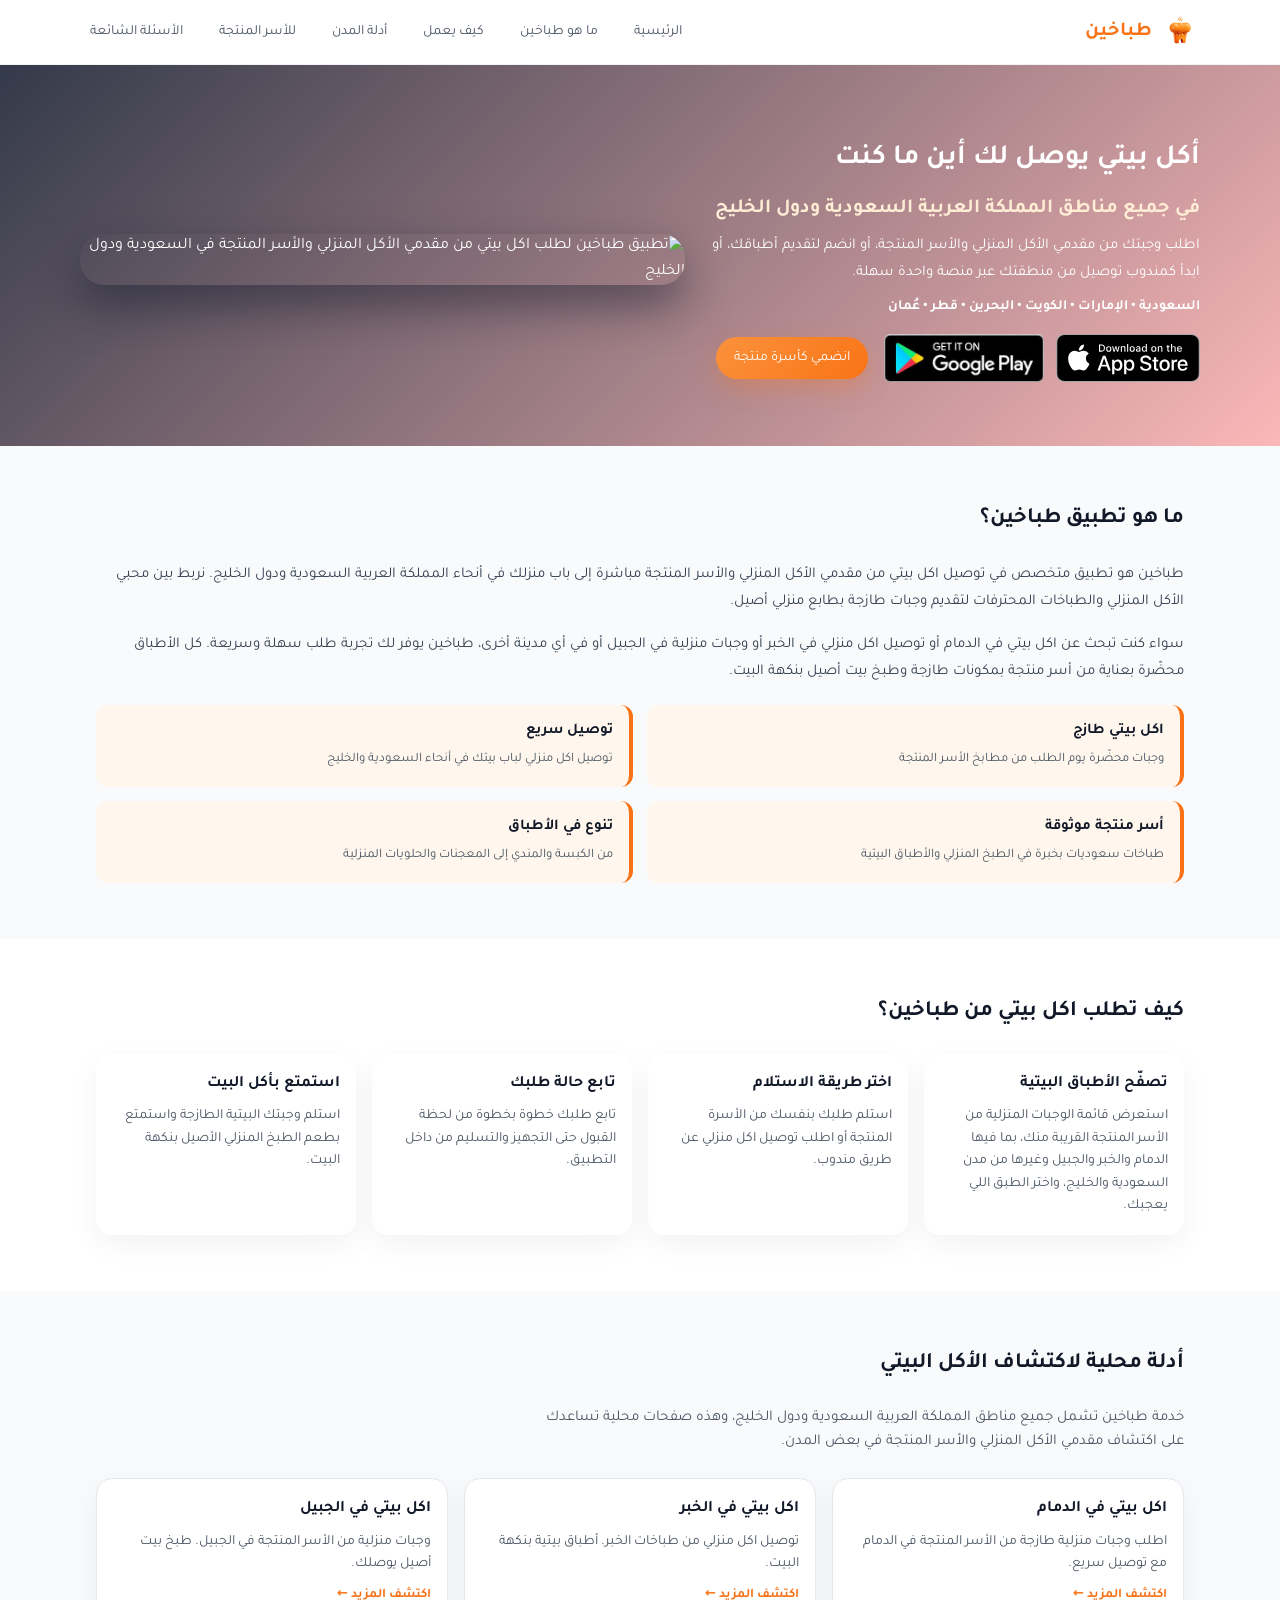
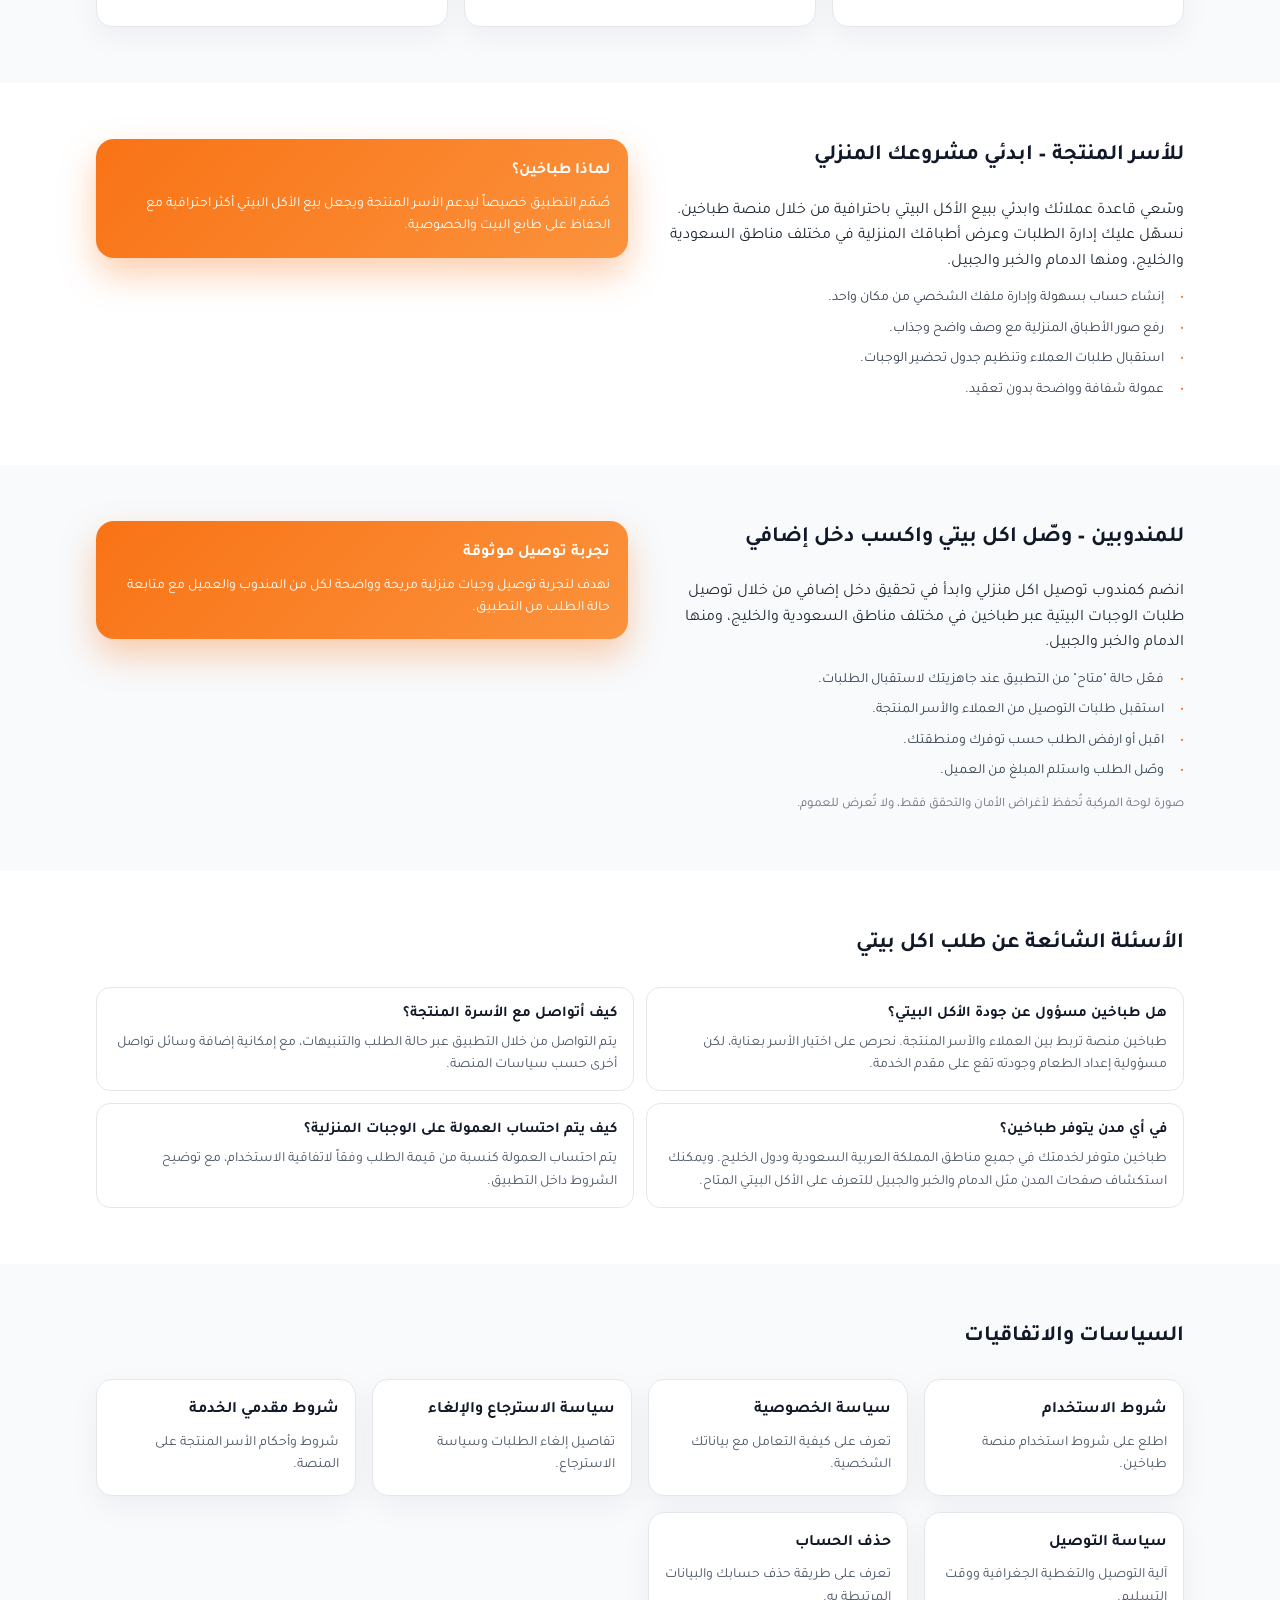
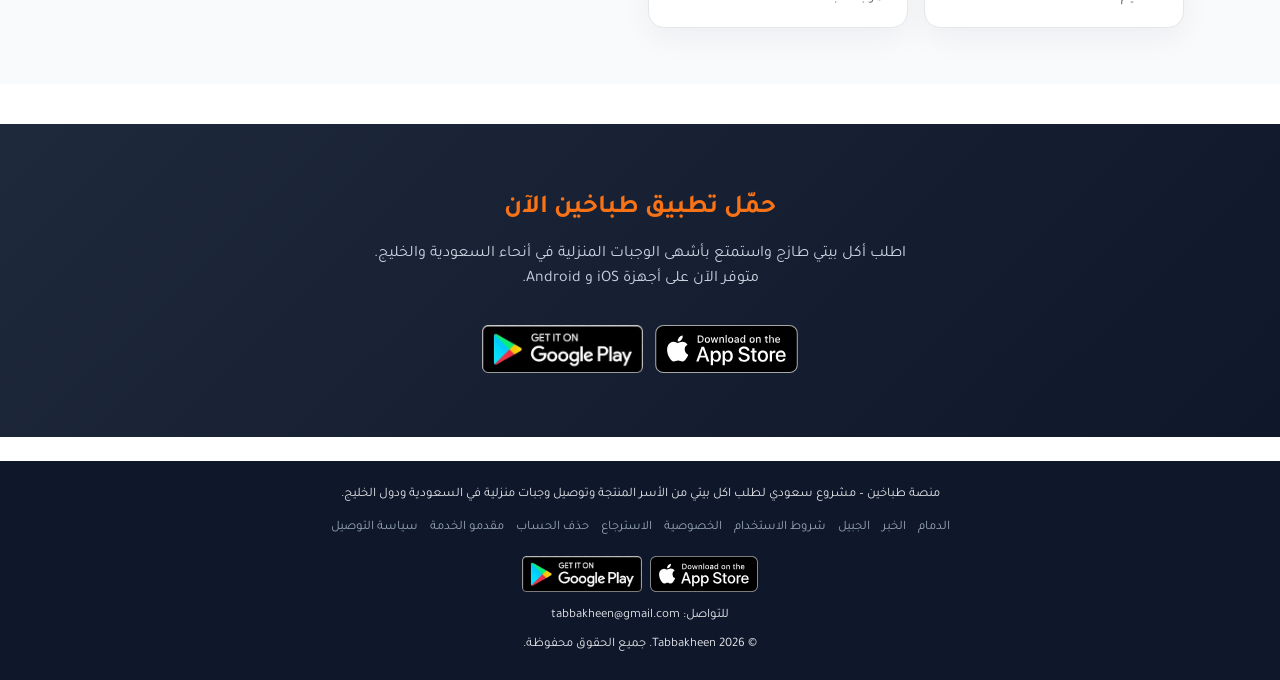
==== index.html @ 9c699a31 "Add Saudi Business Center verification seal" ====
<!DOCTYPE html>
<html lang="ar" dir="rtl">
<head>
    <meta charset="UTF-8">
    <title>طباخين | اكل بيتي من الأسر المنتجة في السعودية ودول الخليج</title>
    <meta name="description" content="اطلب اكل بيتي من مقدمي الأكل المنزلي والأسر المنتجة عبر طباخين في جميع مناطق المملكة العربية السعودية ودول الخليج. توصيل أكل وتجربة منزلية سهلة.">
    <meta name="keywords" content="طباخين, اكل بيتي, اكل منزلي, توصيل اكل, مقدمي الأكل المنزلي, الأسر المنتجة, السعودية, الإمارات, الكويت, البحرين, قطر, عُمان, دول الخليج, اكل بيتي الدمام, اكل بيتي الخبر, اكل بيتي الجبيل">
    <meta name="viewport" content="width=device-width, initial-scale=1">
    <meta name="robots" content="index, follow">
    <link rel="canonical" href="https://tabbakheen.com/">
    <meta property="og:type" content="website">
    <meta property="og:site_name" content="طباخين">
    <meta property="og:title" content="طباخين | اطلب اكل بيتي من الأسر المنتجة">
    <meta property="og:description" content="اطلب اكل بيتي من مقدمي الأكل المنزلي والأسر المنتجة عبر طباخين في جميع مناطق المملكة العربية السعودية ودول الخليج. توصيل أكل وتجربة منزلية سهلة.">
    <meta property="og:url" content="https://tabbakheen.com/">
    <meta property="og:image" content="https://tabbakheen.com/og-image.png">
    <meta property="og:image:secure_url" content="https://tabbakheen.com/og-image.png">
    <meta property="og:image:width" content="1200">
    <meta property="og:image:height" content="630">
    <meta property="og:image:alt" content="طباخين — اطلب أكل بيتي من الأسر المنتجة">
    <meta property="og:locale" content="ar_SA">
    <meta name="twitter:card" content="summary_large_image">
    <meta name="twitter:title" content="طباخين | اطلب اكل بيتي من الأسر المنتجة">
    <meta name="twitter:description" content="اطلب اكل بيتي من مقدمي الأكل المنزلي والأسر المنتجة عبر طباخين في جميع مناطق المملكة العربية السعودية ودول الخليج. توصيل أكل وتجربة منزلية سهلة.">
    <meta name="twitter:image" content="https://tabbakheen.com/og-image.png">
    <link rel="preconnect" href="https://fonts.googleapis.com">
    <link rel="preconnect" href="https://fonts.gstatic.com" crossorigin>
    <link href="https://fonts.googleapis.com/css2?family=Tajawal:wght@400;500;700&display=swap" rel="stylesheet">
    <link rel="icon" type="image/png" sizes="32x32" href="/assets/logo.png">
    <link rel="icon" type="image/png" sizes="192x192" href="/assets/logo.png">
    <link rel="stylesheet" href="styles.css">
    <script type="application/ld+json">
    {
      "@context": "https://schema.org",
      "@type": "Organization",
      "name": "طباخين",
      "alternateName": "Tabbakheen",
      "url": "https://tabbakheen.com",
      "logo": "https://tabbakheen.com/assets/logo.png",
      "description": "منصة لطلب الأكل البيتي من مقدمي الأكل المنزلي والأسر المنتجة في جميع مناطق المملكة العربية السعودية ودول الخليج.",
      "areaServed": [
        { "@type": "Country", "name": "المملكة العربية السعودية" },
        { "@type": "Country", "name": "الإمارات العربية المتحدة" },
        { "@type": "Country", "name": "الكويت" },
        { "@type": "Country", "name": "البحرين" },
        { "@type": "Country", "name": "قطر" },
        { "@type": "Country", "name": "عُمان" }
      ],
      "contactPoint": {
        "@type": "ContactPoint",
        "email": "tabbakheen@gmail.com",
        "contactType": "customer service"
      }
    }
    </script>
    <script type="application/ld+json">
    {
      "@context": "https://schema.org",
      "@type": "WebSite",
      "name": "طباخين",
      "url": "https://tabbakheen.com",
      "inLanguage": "ar",
      "description": "منصة طباخين لطلب اكل بيتي من مقدمي الأكل المنزلي والأسر المنتجة في جميع مناطق المملكة العربية السعودية ودول الخليج"
    }
    </script>
    <script type="application/ld+json">
    {
      "@context": "https://schema.org",
      "@type": "LocalBusiness",
      "name": "طباخين",
      "url": "https://tabbakheen.com",
      "image": "https://tabbakheen.com/assets/logo.png",
      "description": "منصة لطلب اكل بيتي من مقدمي الأكل المنزلي والأسر المنتجة مع توصيل سريع في جميع مناطق المملكة العربية السعودية ودول الخليج",
      "address": {
        "@type": "PostalAddress",
        "addressRegion": "المنطقة الشرقية",
        "addressCountry": "SA"
      },
      "geo": {
        "@type": "GeoCoordinates",
        "latitude": "26.4207",
        "longitude": "50.0888"
      },
      "areaServed": [
        { "@type": "Country", "name": "المملكة العربية السعودية" },
        { "@type": "Country", "name": "الإمارات العربية المتحدة" },
        { "@type": "Country", "name": "الكويت" },
        { "@type": "Country", "name": "البحرين" },
        { "@type": "Country", "name": "قطر" },
        { "@type": "Country", "name": "عُمان" }
      ],
      "serviceType": "توصيل اكل منزلي"
    }
    </script>
</head>
<body>
<header class="site-header">
    <div class="container header-content">
        <a href="/" class="nav-brand logo-area">
            <img src="/assets/logo.png" alt="شعار طباخين - منصة طلب اكل بيتي من الأسر المنتجة" class="nav-logo-img logo-image">
            <span class="nav-brand-text logo-text">طباخين</span>
        </a>
        <nav class="main-nav" aria-label="التنقل الرئيسي">
            <a href="#hero">الرئيسية</a>
            <a href="#what-is">ما هو طباخين</a>
            <a href="#how-it-works">كيف يعمل</a>
            <a href="#cities">أدلة المدن</a>
            <a href="#providers">للأسر المنتجة</a>
            <a href="#faq">الأسئلة الشائعة</a>
        </nav>
    </div>
</header>
<main>
    <section id="hero" class="hero-section">
        <div class="hero-overlay"></div>
        <div class="container hero-content">
            <div class="hero-text">
                <h1>أكل بيتي يوصل لك أين ما كنت</h1>
                <p class="hero-coverage">في جميع مناطق المملكة العربية السعودية ودول الخليج</p>
                <p class="hero-summary">اطلب وجبتك من مقدمي الأكل المنزلي والأسر المنتجة، أو انضم لتقديم أطباقك، أو ابدأ كمندوب توصيل من منطقتك عبر منصة واحدة سهلة.</p>
                <p class="hero-country-list">السعودية • الإمارات • الكويت • البحرين • قطر • عُمان</p>
                <div class="hero-actions">
                    <div class="store-badges">
                        <a href="https://apps.apple.com/app/tabbakheen/id6777899848" target="_blank" rel="noopener noreferrer" class="store-badge">
                            <img src="/assets/app-store-badge-ar.svg" alt="حمل من متجر التطبيقات App Store">
                        </a>
                        <a href="https://play.google.com/store/apps/details?id=com.tabbakheen.app" target="_blank" rel="noopener noreferrer" class="store-badge">
                            <img src="/assets/google-play-badge-clean.png" alt="احصل عليه من Google Play">
                        </a>
                    </div>
                    <a href="#providers" class="btn btn-primary">انضمي كأسرة منتجة</a>
                </div>
            </div>
            <div class="hero-image-wrapper">
                <img src="/assets/banner.png" alt="تطبيق طباخين لطلب اكل بيتي من مقدمي الأكل المنزلي والأسر المنتجة في السعودية ودول الخليج" class="hero-image">
            </div>
        </div>
    </section>
    <section id="what-is" class="section section-alt">
        <div class="container">
            <h2 class="section-title">ما هو تطبيق طباخين؟</h2>
            <div class="about-content">
                <p>طباخين هو تطبيق متخصص في توصيل اكل بيتي من مقدمي الأكل المنزلي والأسر المنتجة مباشرة إلى باب منزلك في أنحاء المملكة العربية السعودية ودول الخليج. نربط بين محبي الأكل المنزلي والطباخات المحترفات لتقديم وجبات طازجة بطابع منزلي أصيل.</p>
                <p>سواء كنت تبحث عن اكل بيتي في الدمام أو توصيل اكل منزلي في الخبر أو وجبات منزلية في الجبيل أو في أي مدينة أخرى، طباخين يوفر لك تجربة طلب سهلة وسريعة. كل الأطباق محضّرة بعناية من أسر منتجة بمكونات طازجة وطبخ بيت أصيل بنكهة البيت.</p>
                <div class="about-features">
                    <div class="about-feature-item">
                        <strong>اكل بيتي طازج</strong>
                        <span>وجبات محضّرة يوم الطلب من مطابخ الأسر المنتجة</span>
                    </div>
                    <div class="about-feature-item">
                        <strong>توصيل سريع</strong>
                        <span>توصيل اكل منزلي لباب بيتك في أنحاء السعودية والخليج</span>
                    </div>
                    <div class="about-feature-item">
                        <strong>أسر منتجة موثوقة</strong>
                        <span>طباخات سعوديات بخبرة في الطبخ المنزلي والأطباق البيتية</span>
                    </div>
                    <div class="about-feature-item">
                        <strong>تنوع في الأطباق</strong>
                        <span>من الكبسة والمندي إلى المعجنات والحلويات المنزلية</span>
                    </div>
                </div>
            </div>
        </div>
    </section>
    <section id="how-it-works" class="section">
        <div class="container">
            <h2 class="section-title">كيف تطلب اكل بيتي من طباخين؟</h2>
            <div class="cards-grid">
                <div class="card">
                    <h3>تصفّح الأطباق البيتية</h3>
                    <p>استعرض قائمة الوجبات المنزلية من الأسر المنتجة القريبة منك، بما فيها الدمام والخبر والجبيل وغيرها من مدن السعودية والخليج، واختر الطبق اللي يعجبك.</p>
                </div>
                <div class="card">
                    <h3>اختر طريقة الاستلام</h3>
                    <p>استلم طلبك بنفسك من الأسرة المنتجة أو اطلب توصيل اكل منزلي عن طريق مندوب.</p>
                </div>
                <div class="card">
                    <h3>تابع حالة طلبك</h3>
                    <p>تابع طلبك خطوة بخطوة من لحظة القبول حتى التجهيز والتسليم من داخل التطبيق.</p>
                </div>
                <div class="card">
                    <h3>استمتع بأكل البيت</h3>
                    <p>استلم وجبتك البيتية الطازجة واستمتع بطعم الطبخ المنزلي الأصيل بنكهة البيت.</p>
                </div>
            </div>
        </div>
    </section>
    <section id="cities" class="section section-alt">
        <div class="container">
            <h2 class="section-title">أدلة محلية لاكتشاف الأكل البيتي</h2>
            <p class="section-subtitle">خدمة طباخين تشمل جميع مناطق المملكة العربية السعودية ودول الخليج، وهذه صفحات محلية تساعدك على اكتشاف مقدمي الأكل المنزلي والأسر المنتجة في بعض المدن.</p>
            <div class="cards-grid city-grid">
                <a class="card card-link city-card" href="/dammam/">
                    <h3>اكل بيتي في الدمام</h3>
                    <p>اطلب وجبات منزلية طازجة من الأسر المنتجة في الدمام مع توصيل سريع.</p>
                    <span class="card-cta">اكتشف المزيد ←</span>
                </a>
                <a class="card card-link city-card" href="/khobar/">
                    <h3>اكل بيتي في الخبر</h3>
                    <p>توصيل اكل منزلي من طباخات الخبر. أطباق بيتية بنكهة البيت.</p>
                    <span class="card-cta">اكتشف المزيد ←</span>
                </a>
                <a class="card card-link city-card" href="/jubail/">
                    <h3>اكل بيتي في الجبيل</h3>
                    <p>وجبات منزلية من الأسر المنتجة في الجبيل. طبخ بيت أصيل يوصلك.</p>
                    <span class="card-cta">اكتشف المزيد ←</span>
                </a>
            </div>
        </div>
    </section>
    <section id="providers" class="section">
        <div class="container two-column">
            <div class="column">
                <h2 class="section-title">للأسر المنتجة – ابدئي مشروعك المنزلي</h2>
                <p>وسّعي قاعدة عملائك وابدئي ببيع الأكل البيتي باحترافية من خلال منصة طباخين. نسهّل عليك إدارة الطلبات وعرض أطباقك المنزلية في مختلف مناطق السعودية والخليج، ومنها الدمام والخبر والجبيل.</p>
                <ul class="feature-list">
                    <li>إنشاء حساب بسهولة وإدارة ملفك الشخصي من مكان واحد.</li>
                    <li>رفع صور الأطباق المنزلية مع وصف واضح وجذاب.</li>
                    <li>استقبال طلبات العملاء وتنظيم جدول تحضير الوجبات.</li>
                    <li>عمولة شفافة وواضحة بدون تعقيد.</li>
                </ul>
            </div>
            <div class="column">
                <div class="info-card">
                    <h3>لماذا طباخين؟</h3>
                    <p>صُمّم التطبيق خصيصاً ليدعم الأسر المنتجة ويجعل بيع الأكل البيتي أكثر احترافية مع الحفاظ على طابع البيت والخصوصية.</p>
                </div>
            </div>
        </div>
    </section>
    <section id="drivers" class="section section-alt">
        <div class="container two-column">
            <div class="column">
                <h2 class="section-title">للمندوبين – وصّل اكل بيتي واكسب دخل إضافي</h2>
                <p>انضم كمندوب توصيل اكل منزلي وابدأ في تحقيق دخل إضافي من خلال توصيل طلبات الوجبات البيتية عبر طباخين في مختلف مناطق السعودية والخليج، ومنها الدمام والخبر والجبيل.</p>
                <ul class="feature-list">
                    <li>فعّل حالة "متاح" من التطبيق عند جاهزيتك لاستقبال الطلبات.</li>
                    <li>استقبل طلبات التوصيل من العملاء والأسر المنتجة.</li>
                    <li>اقبل أو ارفض الطلب حسب توفرك ومنطقتك.</li>
                    <li>وصّل الطلب واستلم المبلغ من العميل.</li>
                </ul>
                <p class="note-text">صورة لوحة المركبة تُحفظ لأغراض الأمان والتحقق فقط، ولا تُعرض للعموم.</p>
            </div>
            <div class="column">
                <div class="info-card">
                    <h3>تجربة توصيل موثوقة</h3>
                    <p>نهدف لتجربة توصيل وجبات منزلية مريحة وواضحة لكل من المندوب والعميل مع متابعة حالة الطلب من التطبيق.</p>
                </div>
            </div>
        </div>
    </section>
    <section id="faq" class="section">
        <div class="container">
            <h2 class="section-title">الأسئلة الشائعة عن طلب اكل بيتي</h2>
            <div class="faq-list">
                <div class="faq-item">
                    <h3>هل طباخين مسؤول عن جودة الأكل البيتي؟</h3>
                    <p>طباخين منصة تربط بين العملاء والأسر المنتجة. نحرص على اختيار الأسر بعناية، لكن مسؤولية إعداد الطعام وجودته تقع على مقدم الخدمة.</p>
                </div>
                <div class="faq-item">
                    <h3>كيف أتواصل مع الأسرة المنتجة؟</h3>
                    <p>يتم التواصل من خلال التطبيق عبر حالة الطلب والتنبيهات، مع إمكانية إضافة وسائل تواصل أخرى حسب سياسات المنصة.</p>
                </div>
                <div class="faq-item">
                    <h3>في أي مدن يتوفر طباخين؟</h3>
                    <p>طباخين متوفر لخدمتك في جميع مناطق المملكة العربية السعودية ودول الخليج. ويمكنك استكشاف صفحات المدن مثل الدمام والخبر والجبيل للتعرف على الأكل البيتي المتاح.</p>
                </div>
                <div class="faq-item">
                    <h3>كيف يتم احتساب العمولة على الوجبات المنزلية؟</h3>
                    <p>يتم احتساب العمولة كنسبة من قيمة الطلب وفقاً لاتفاقية الاستخدام، مع توضيح الشروط داخل التطبيق.</p>
                </div>
            </div>
        </div>
    </section>
    <section id="policies" class="section section-alt">
        <div class="container">
            <h2 class="section-title">السياسات والاتفاقيات</h2>
            <div class="cards-grid">
                <a class="card card-link" href="/legal/terms">
                    <h3>شروط الاستخدام</h3>
                    <p>اطلع على شروط استخدام منصة طباخين.</p>
                </a>
                <a class="card card-link" href="/legal/privacy">
                    <h3>سياسة الخصوصية</h3>
                    <p>تعرف على كيفية التعامل مع بياناتك الشخصية.</p>
                </a>
                <a class="card card-link" href="/legal/refund">
                    <h3>سياسة الاسترجاع والإلغاء</h3>
                    <p>تفاصيل إلغاء الطلبات وسياسة الاسترجاع.</p>
                </a>
                <a class="card card-link" href="/legal/provider-terms">
                    <h3>شروط مقدمي الخدمة</h3>
                    <p>شروط وأحكام الأسر المنتجة على المنصة.</p>
                </a>
                <a class="card card-link" href="/legal/delivery-policy">
                    <h3>سياسة التوصيل</h3>
                    <p>آلية التوصيل والتغطية الجغرافية ووقت التسليم.</p>
                </a>
                <a class="card card-link" href="/legal/delete-account">
                    <h3>حذف الحساب</h3>
                    <p>تعرف على طريقة حذف حسابك والبيانات المرتبطة به.</p>
                </a>
            </div>
        </div>
    </section>
    <section id="download" class="section section-cta">
        <div class="container cta-content">
            <div class="cta-text">
                <h2>حمّل تطبيق طباخين الآن</h2>
                <p>اطلب أكل بيتي طازج واستمتع بأشهى الوجبات المنزلية في أنحاء السعودية والخليج. متوفر الآن على أجهزة iOS و Android.</p>
                <div class="store-badges justify-center">
                    <a href="https://apps.apple.com/app/tabbakheen/id6777899848" target="_blank" rel="noopener noreferrer" class="store-badge">
                        <img src="/assets/app-store-badge-ar.svg" alt="حمل من متجر التطبيقات App Store">
                    </a>
                    <a href="https://play.google.com/store/apps/details?id=com.tabbakheen.app" target="_blank" rel="noopener noreferrer" class="store-badge">
                        <img src="/assets/google-play-badge-clean.png" alt="احصل عليه من Google Play">
                    </a>
                </div>
            </div>
        </div>
    </section>
</main>
<footer class="site-footer">
    <div class="container footer-content">
        <p>منصة طباخين – مشروع سعودي لطلب اكل بيتي من الأسر المنتجة وتوصيل وجبات منزلية في السعودية ودول الخليج.</p>
        <div class="footer-links">
            <a href="/dammam/">الدمام</a>
            <a href="/khobar/">الخبر</a>
            <a href="/jubail/">الجبيل</a>
            <a href="/legal/terms">شروط الاستخدام</a>
            <a href="/legal/privacy">الخصوصية</a>
            <a href="/legal/refund">الاسترجاع</a>
            <a href="/legal/delete-account">حذف الحساب</a>
            <a href="/legal/provider-terms">مقدمو الخدمة</a>
            <a href="/legal/delivery-policy">سياسة التوصيل</a>
        </div>
        <div class="footer-store-badges" role="group" aria-label="روابط تحميل تطبيق طباخين">
            <a href="https://apps.apple.com/app/tabbakheen/id6777899848" target="_blank" rel="noopener noreferrer" class="store-badge store-badge-compact">
                <img src="/assets/app-store-badge-ar.svg" alt="حمّل تطبيق طباخين من App Store">
            </a>
            <a href="https://play.google.com/store/apps/details?id=com.tabbakheen.app" target="_blank" rel="noopener noreferrer" class="store-badge store-badge-compact">
                <img src="/assets/google-play-badge-clean.png" alt="حمّل تطبيق طباخين من Google Play">
            </a>
        </div>
        <p>للتواصل: <a class="support-email"></a></p>
        <p>© 2026 Tabbakheen. جميع الحقوق محفوظة.</p>
    </div>
</footer>
<script>
const SUPPORT_EMAIL = "tabbakheen@gmail.com";
document.querySelectorAll(".support-email").forEach(el => {
  el.textContent = SUPPORT_EMAIL;
  if (el.tagName === "A") {
    el.href = "mailto:" + SUPPORT_EMAIL;
  }
});
</script>
<div class="sbc-verify-seal" data-token="VGoxNnVLUEg3RndjUnB4d29ESCtIQT09" data-position="bottom-left"></div>
<script src="https://eauthenticate.saudibusiness.gov.sa/EAuthSealApi/seal.js" async></script>
</body>
</html>
---- styles.css ----
* {
    box-sizing: border-box;
    margin: 0;
    padding: 0;
}

body {
    font-family: "Tajawal", system-ui, -apple-system, BlinkMacSystemFont, "Segoe UI", sans-serif;
    background-color: #ffffff;
    color: #1f2933;
    line-height: 1.6;
}

a {
    text-decoration: none;
    color: inherit;
}

.container {
    max-width: 1120px;
    margin: 0 auto;
    padding: 0 16px;
}

.site-header {
    position: sticky;
    top: 0;
    z-index: 20;
    background-color: rgba(255, 255, 255, 0.95);
    backdrop-filter: blur(10px);
    border-bottom: 1px solid #f1f3f5;
}

.header-content {
    display: flex;
    align-items: center;
    justify-content: space-between;
    padding: 12px 0;
}

.logo-area {
    display: flex;
    align-items: center;
    gap: 8px;
}

.nav-brand {
    display: inline-flex;
    align-items: center;
    gap: 8px;
    text-decoration: none;
    color: inherit;
}

.logo-image {
    width: 40px;
    height: 40px;
    border-radius: 12px;
    object-fit: cover;
}

.nav-logo-img {
    height: 40px;
    width: auto;
    display: block;
}

.logo-text {
    font-weight: 700;
    font-size: 20px;
    color: #f97316;
}

.nav-brand-text {
    font-weight: 700;
    font-size: 20px;
}

.main-nav {
    display: flex;
    gap: 16px;
    font-size: 14px;
}

.main-nav a {
    padding: 6px 10px;
    border-radius: 999px;
    color: #4b5563;
    transition: background-color 0.2s ease, color 0.2s ease;
}

.main-nav a:hover {
    background-color: #f97316;
    color: #ffffff;
}

.hero-section {
    position: relative;
    background-image: url("/assets/banner.png");
    background-size: cover;
    background-position: center;
    color: #ffffff;
}

.hero-overlay {
    position: absolute;
    inset: 0;
    background: linear-gradient(135deg, rgba(15, 23, 42, 0.85), rgba(248, 113, 113, 0.5));
}

.hero-content {
    position: relative;
    display: flex;
    flex-direction: column;
    gap: 24px;
    padding: 72px 0 64px;
}

.hero-text h1 {
    font-size: 28px;
    margin-bottom: 12px;
}

.hero-text p {
    font-size: 15px;
    max-width: 520px;
}

.hero-text .hero-coverage {
    margin-bottom: 8px;
    color: #ffedd5;
    font-size: 20px;
    font-weight: 700;
    line-height: 1.5;
}

.hero-text .hero-summary {
    line-height: 1.8;
}

.hero-text .hero-country-list {
    margin-top: 10px;
    color: #ffffff;
    font-size: 14px;
    font-weight: 700;
}

.hero-actions {
    margin-top: 16px;
    display: flex;
    flex-wrap: wrap;
    align-items: center;
    gap: 16px;
}

.store-badges {
    display: flex;
    gap: 12px;
    flex-wrap: wrap;
}

.store-badges.justify-center {
    justify-content: center;
}

.store-badge {
    display: inline-flex;
    align-items: center;
    max-width: 100%;
    transition: transform 0.2s ease, filter 0.2s ease;
}

.store-badge img {
    display: block;
    height: 48px;
    width: auto;
    object-fit: contain;
}

.store-badge:hover {
    transform: scale(1.05);
    filter: brightness(1.1);
}

.store-badge:focus-visible {
    outline: 3px solid #fdba74;
    outline-offset: 4px;
    border-radius: 8px;
}

.btn {
    display: inline-flex;
    align-items: center;
    justify-content: center;
    padding: 10px 18px;
    border-radius: 999px;
    font-size: 14px;
    border: none;
    cursor: pointer;
    transition: transform 0.15s ease, box-shadow 0.15s ease, background-color 0.15s ease;
}

.btn-primary {
    background: linear-gradient(135deg, #fb923c, #f97316);
    color: #ffffff;
    box-shadow: 0 10px 25px rgba(249, 115, 22, 0.3);
}

.btn-primary:hover {
    transform: translateY(-1px);
    box-shadow: 0 14px 30px rgba(249, 115, 22, 0.4);
}

.btn-disabled {
    background-color: #e5e7eb;
    color: #6b7280;
    cursor: default;
}

.hero-image-wrapper {
    display: none;
}

.section {
    padding: 56px 0;
}

.section-alt {
    background-color: #f8fafc;
}

.section-title {
    font-size: 22px;
    margin-bottom: 24px;
    color: #111827;
}

.section-cta {
    background: linear-gradient(135deg, #1e293b, #0f172a);
    color: #ffffff;
    text-align: center;
    padding: 64px 20px;
    margin-top: 40px;
}

.cta-content {
    max-width: 600px;
    margin: 0 auto;
}

.cta-text h2 {
    font-size: 26px;
    margin-bottom: 12px;
    color: #f97316;
}

.cta-text p {
    font-size: 16px;
    color: #cbd5e1;
    margin-bottom: 32px;
}

.section-subtitle {
    font-size: 15px;
    color: #4b5563;
    margin-bottom: 24px;
    max-width: 640px;
}

.cards-grid {
    display: grid;
    grid-template-columns: 1fr;
    gap: 16px;
}

.card {
    background-color: #ffffff;
    border-radius: 16px;
    padding: 18px 16px;
    box-shadow: 0 10px 30px rgba(15, 23, 42, 0.05);
    transition: transform 0.15s ease, box-shadow 0.15s ease;
}

.card h3 {
    font-size: 16px;
    margin-bottom: 8px;
    color: #111827;
}

.card p {
    font-size: 14px;
    color: #4b5563;
}

.card:hover {
    transform: translateY(-2px);
    box-shadow: 0 18px 40px rgba(15, 23, 42, 0.08);
}

.card-link {
    display: block;
    border: 1px solid #e5e7eb;
}

.city-card {
    position: relative;
}

.card-cta {
    display: inline-block;
    margin-top: 10px;
    font-size: 13px;
    font-weight: 700;
    color: #f97316;
}

.about-content p {
    font-size: 15px;
    color: #374151;
    margin-bottom: 16px;
    line-height: 1.8;
}

.about-features {
    display: grid;
    grid-template-columns: 1fr;
    gap: 14px;
    margin-top: 20px;
}

.about-feature-item {
    background: #fff7ed;
    border-radius: 12px;
    padding: 14px 16px;
    border-right: 4px solid #f97316;
}

.about-feature-item strong {
    display: block;
    font-size: 15px;
    color: #111827;
    margin-bottom: 4px;
}

.about-feature-item span {
    font-size: 13px;
    color: #4b5563;
}

.two-column {
    display: flex;
    flex-direction: column;
    gap: 24px;
}

.column {
    flex: 1;
}

.feature-list {
    margin-top: 12px;
    list-style: none;
}

.feature-list li {
    position: relative;
    padding-right: 20px;
    margin-bottom: 8px;
    font-size: 14px;
    color: #374151;
}

.feature-list li::before {
    content: "•";
    position: absolute;
    right: 0;
    color: #f97316;
}

.info-card {
    background: linear-gradient(135deg, #f97316, #fb923c);
    color: #ffffff;
    border-radius: 18px;
    padding: 20px 18px;
    box-shadow: 0 16px 35px rgba(249, 115, 22, 0.35);
}

.info-card h3 {
    margin-bottom: 8px;
    font-size: 16px;
}

.info-card p {
    font-size: 14px;
}

.note-text {
    margin-top: 12px;
    font-size: 13px;
    color: #6b7280;
}

.faq-list {
    display: grid;
    grid-template-columns: 1fr;
    gap: 12px;
}

.faq-item {
    background-color: #ffffff;
    border-radius: 14px;
    padding: 14px 16px;
    border: 1px solid #e5e7eb;
}

.faq-item h3 {
    font-size: 15px;
    margin-bottom: 6px;
    color: #111827;
}

.faq-item p {
    font-size: 14px;
    color: #4b5563;
}

.site-footer {
    background-color: #0f172a;
    color: #e5e7eb;
    padding: 24px 0;
    margin-top: 24px;
}

.footer-content {
    font-size: 13px;
    text-align: center;
    display: flex;
    flex-direction: column;
    gap: 8px;
}

.footer-links {
    display: flex;
    flex-wrap: wrap;
    justify-content: center;
    gap: 12px;
    margin: 4px 0;
}

.footer-links a {
    color: #94a3b8;
    font-size: 13px;
    transition: color 0.2s ease;
}

.footer-links a:hover {
    color: #f97316;
}

.footer-store-badges {
    display: flex;
    flex-wrap: wrap;
    justify-content: center;
    align-items: center;
    gap: 8px;
    margin: 6px 0;
}

.store-badge-compact img {
    height: 36px;
}

@media (min-width: 768px) {
    .hero-content {
        flex-direction: row;
        align-items: center;
        justify-content: space-between;
    }

    .hero-text {
        max-width: 520px;
    }

    .hero-image-wrapper {
        display: block;
    }

    .hero-image {
        width: 320px;
        max-width: 100%;
        border-radius: 24px;
        box-shadow: 0 20px 45px rgba(15, 23, 42, 0.5);
    }

    .cards-grid {
        grid-template-columns: repeat(4, minmax(0, 1fr));
    }

    .city-grid {
        grid-template-columns: repeat(3, minmax(0, 1fr));
    }

    .city-features-grid {
        grid-template-columns: repeat(3, minmax(0, 1fr));
    }

    .about-features {
        grid-template-columns: repeat(2, minmax(0, 1fr));
    }

    .faq-list {
        grid-template-columns: repeat(2, minmax(0, 1fr));
    }

    .two-column {
        flex-direction: row;
        align-items: flex-start;
    }
}

@media (max-width: 640px) {
    .main-nav {
        display: none;
    }

    .hero-text h1 {
        font-size: 22px;
    }

    .hero-text .hero-coverage {
        font-size: 17px;
    }

    .hero-text .hero-country-list {
        font-size: 13px;
        line-height: 1.8;
    }

    .hero-section {
        background-position: center top;
    }

    .hero-actions,
    .store-badges {
        justify-content: center;
    }

    .store-badge img {
        height: 40px;
    }

    .store-badge-compact img {
        height: 32px;
    }

    .section-cta {
        padding: 48px 16px;
    }

    .cta-text h2 {
        font-size: 22px;
    }
}

@media (max-width: 359px) {
    .store-badges {
        gap: 8px;
    }

    .store-badge img {
        height: 36px;
    }

    .store-badge-compact img {
        height: 30px;
    }
}
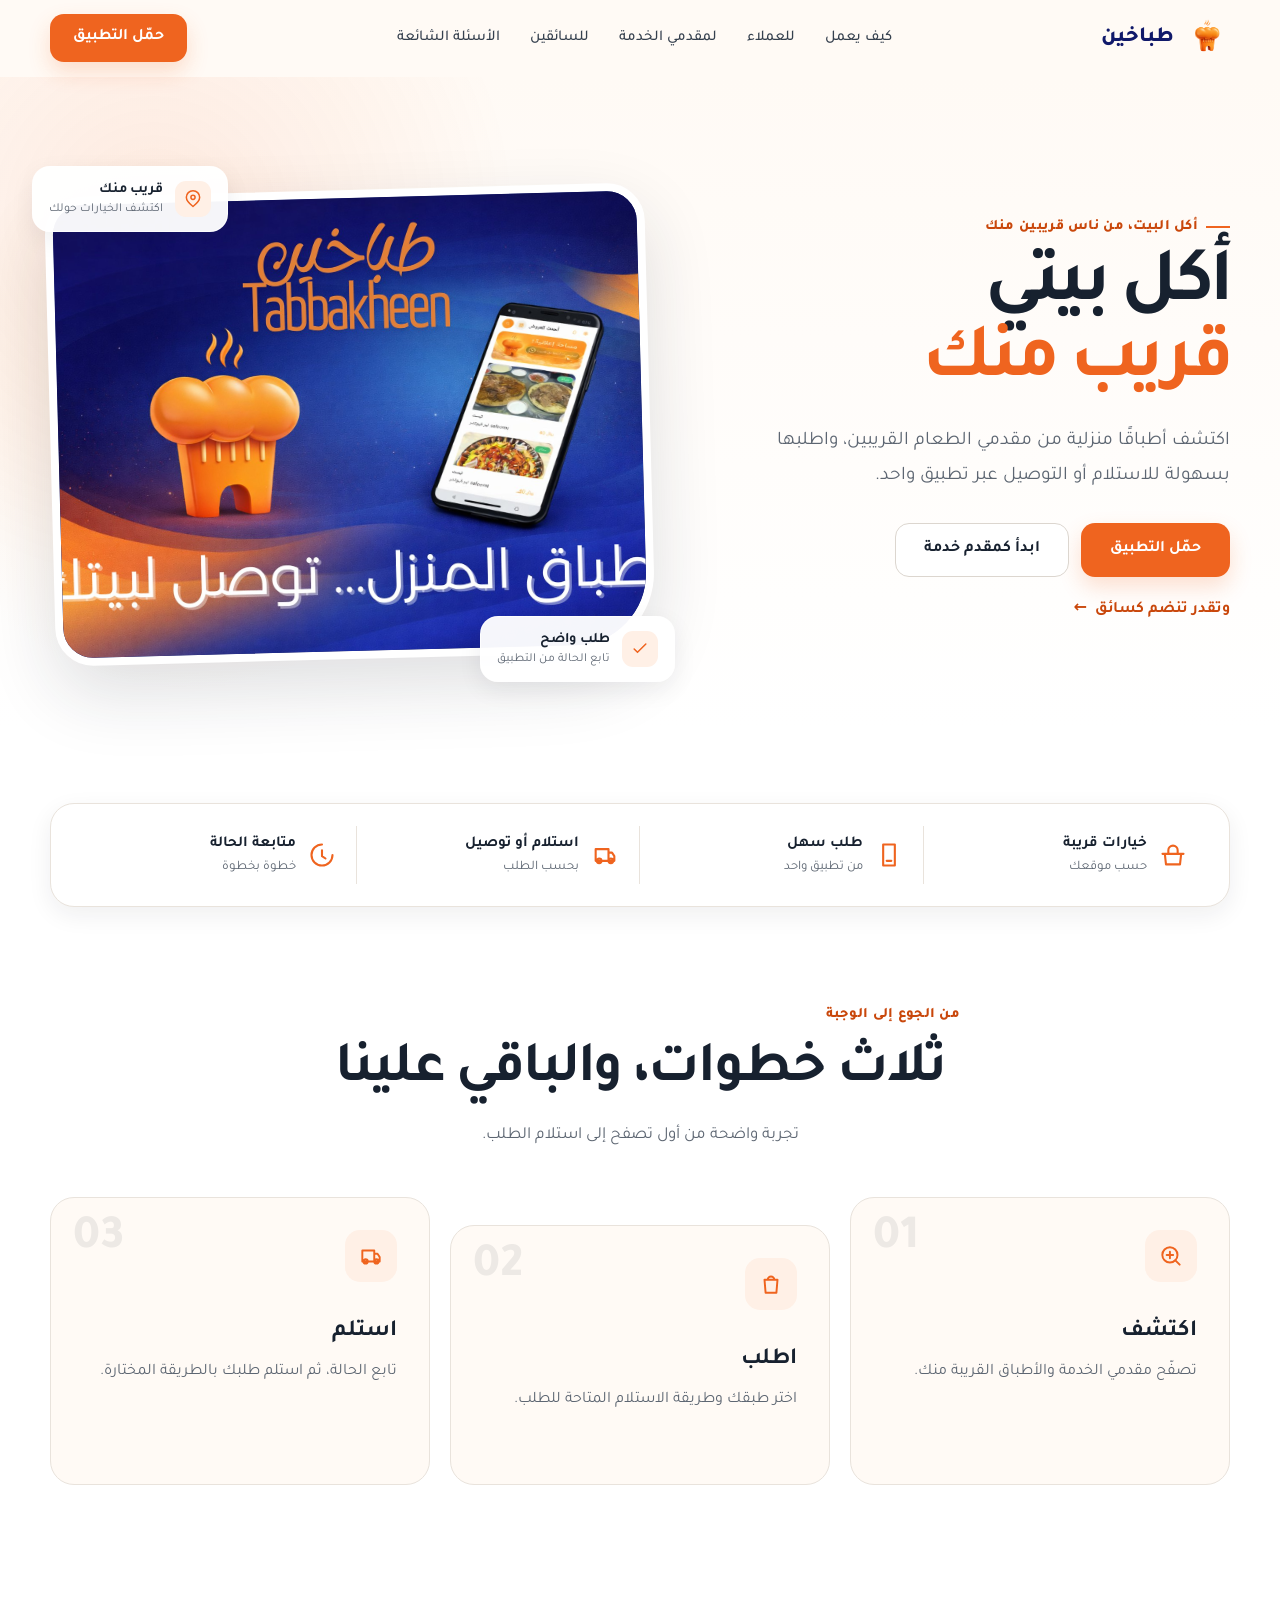
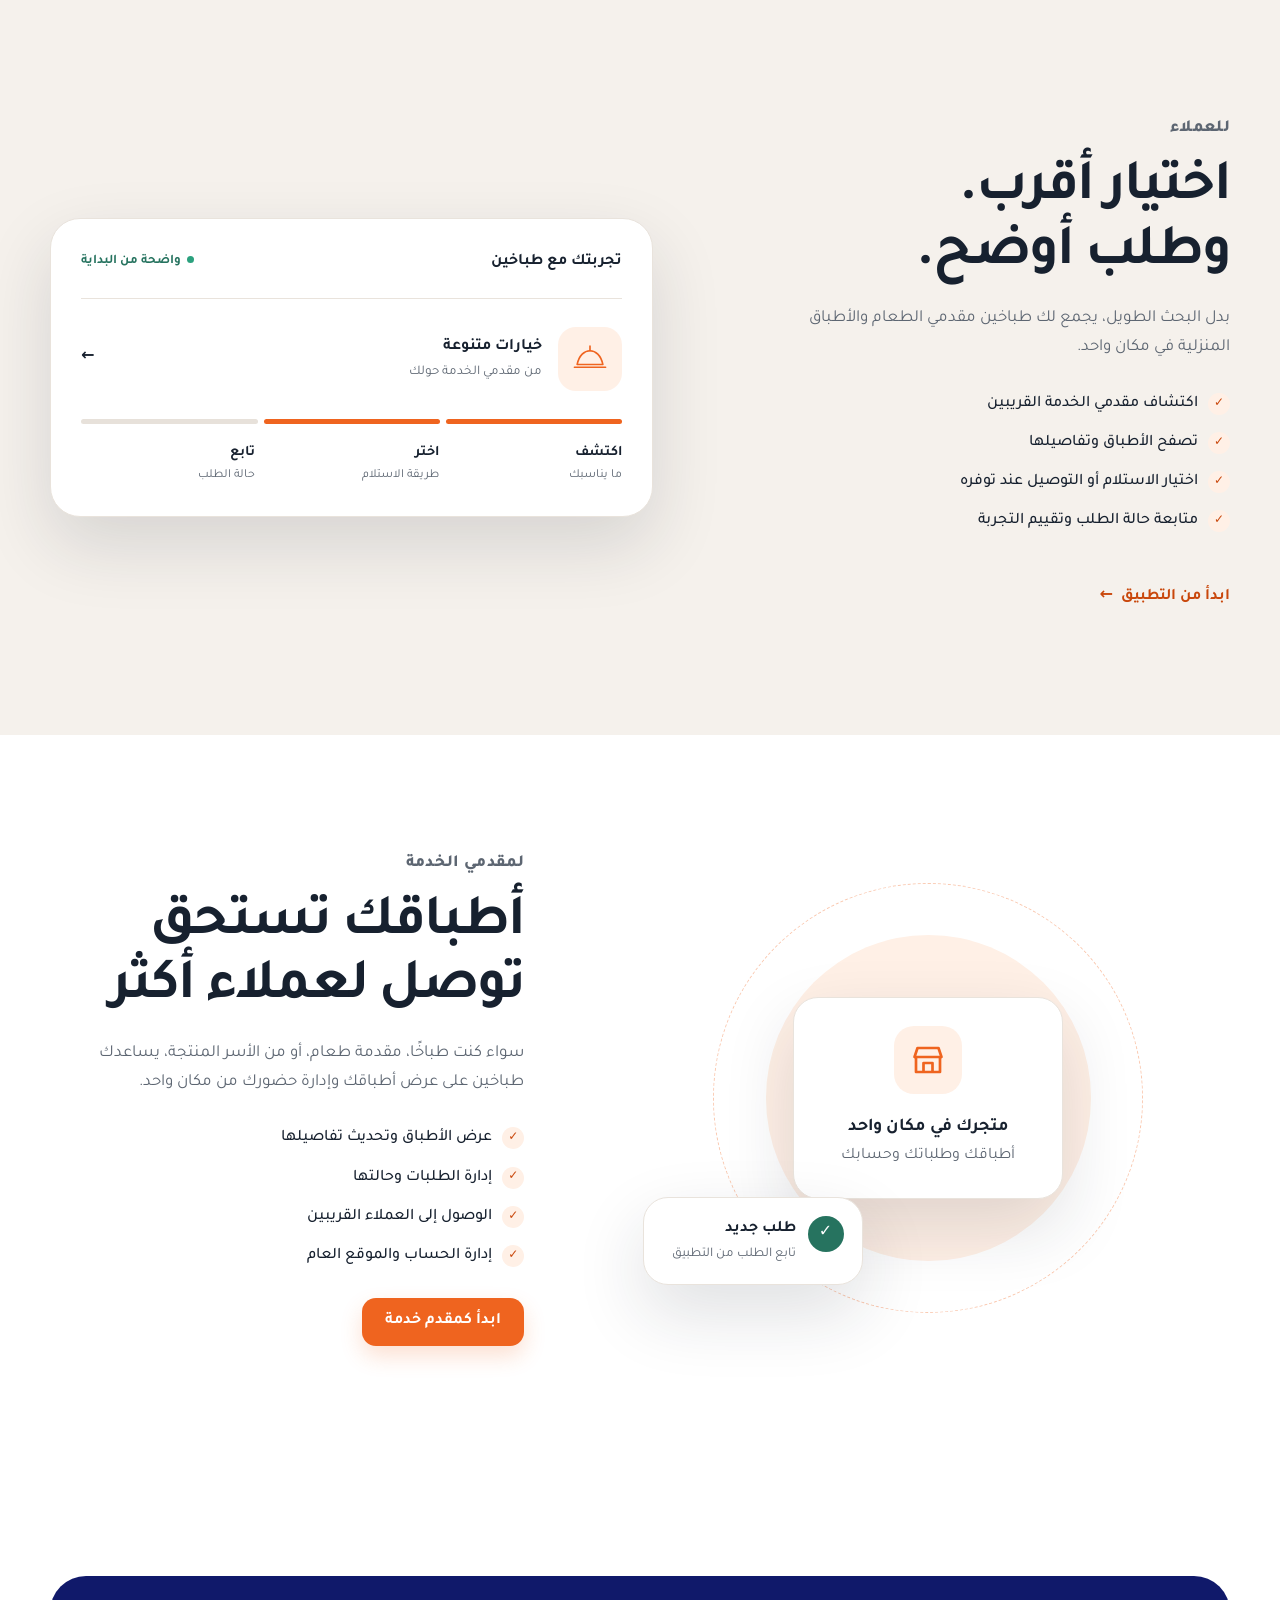
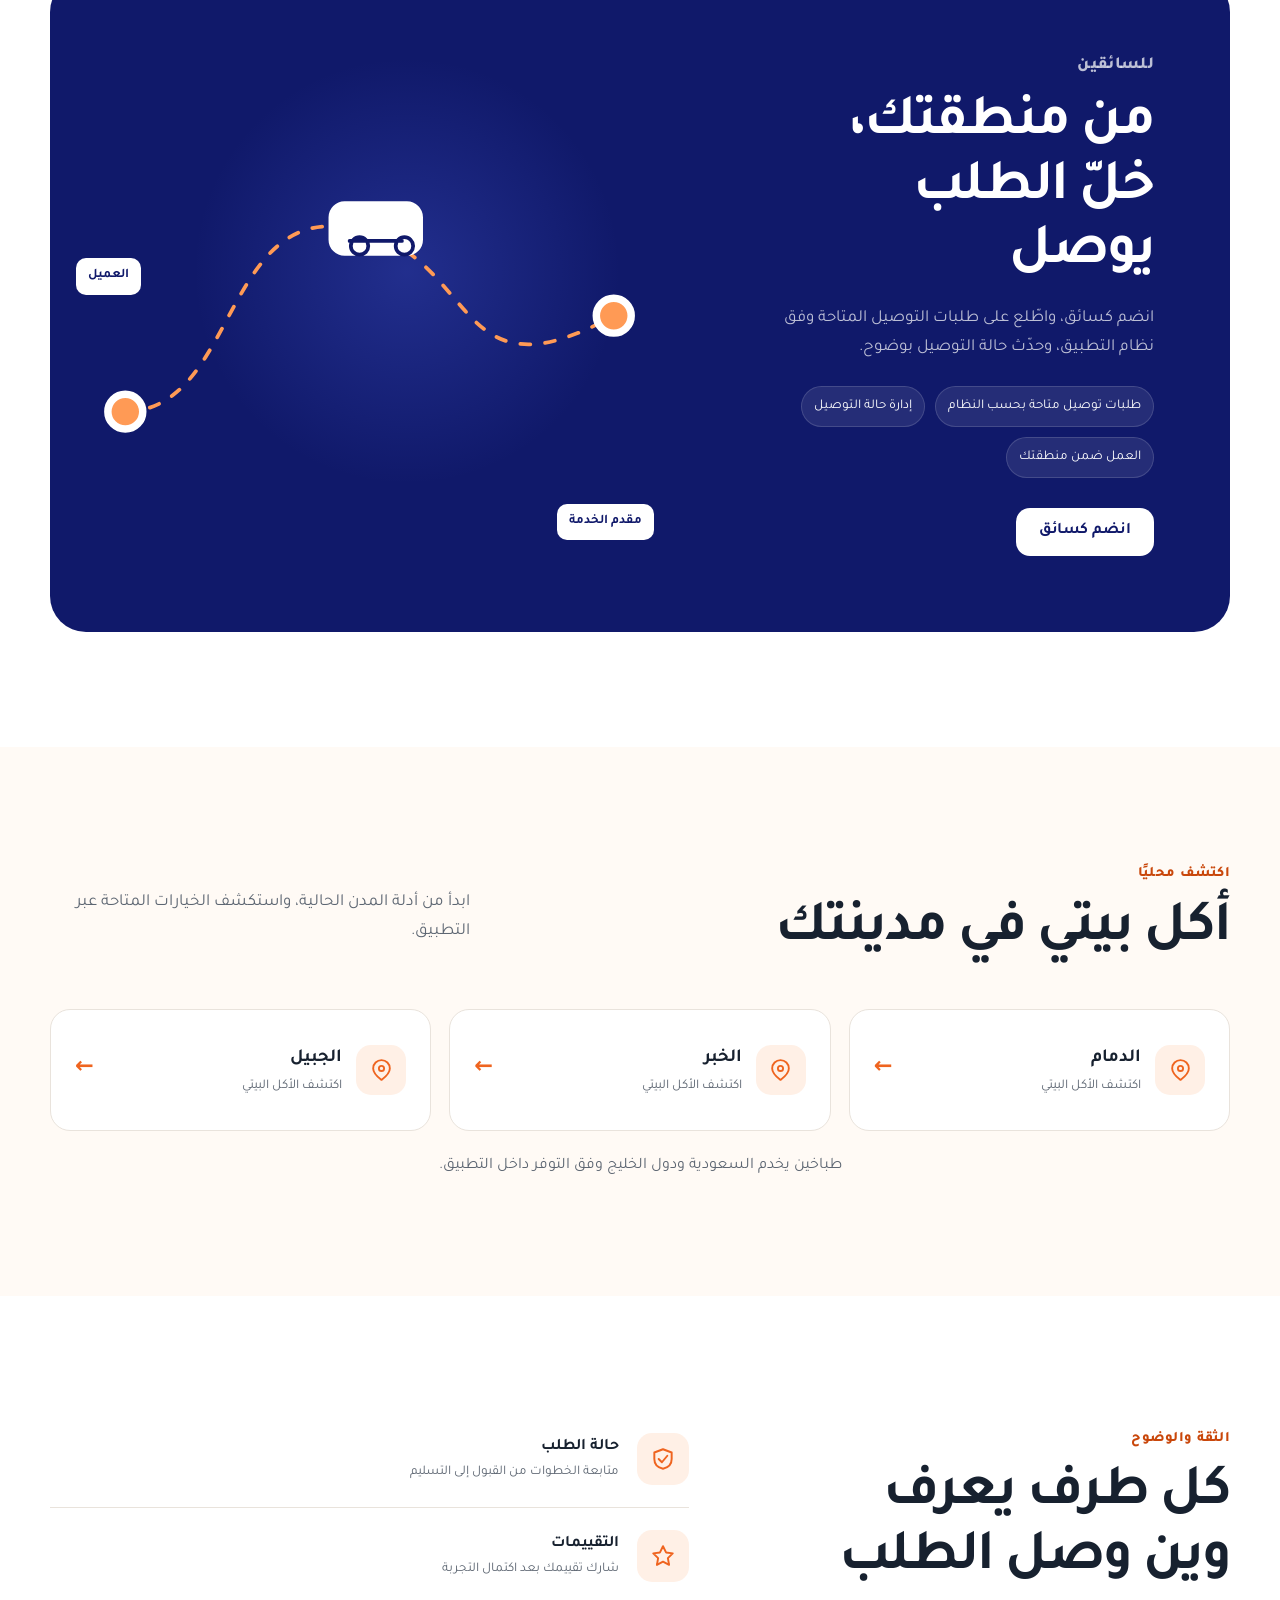
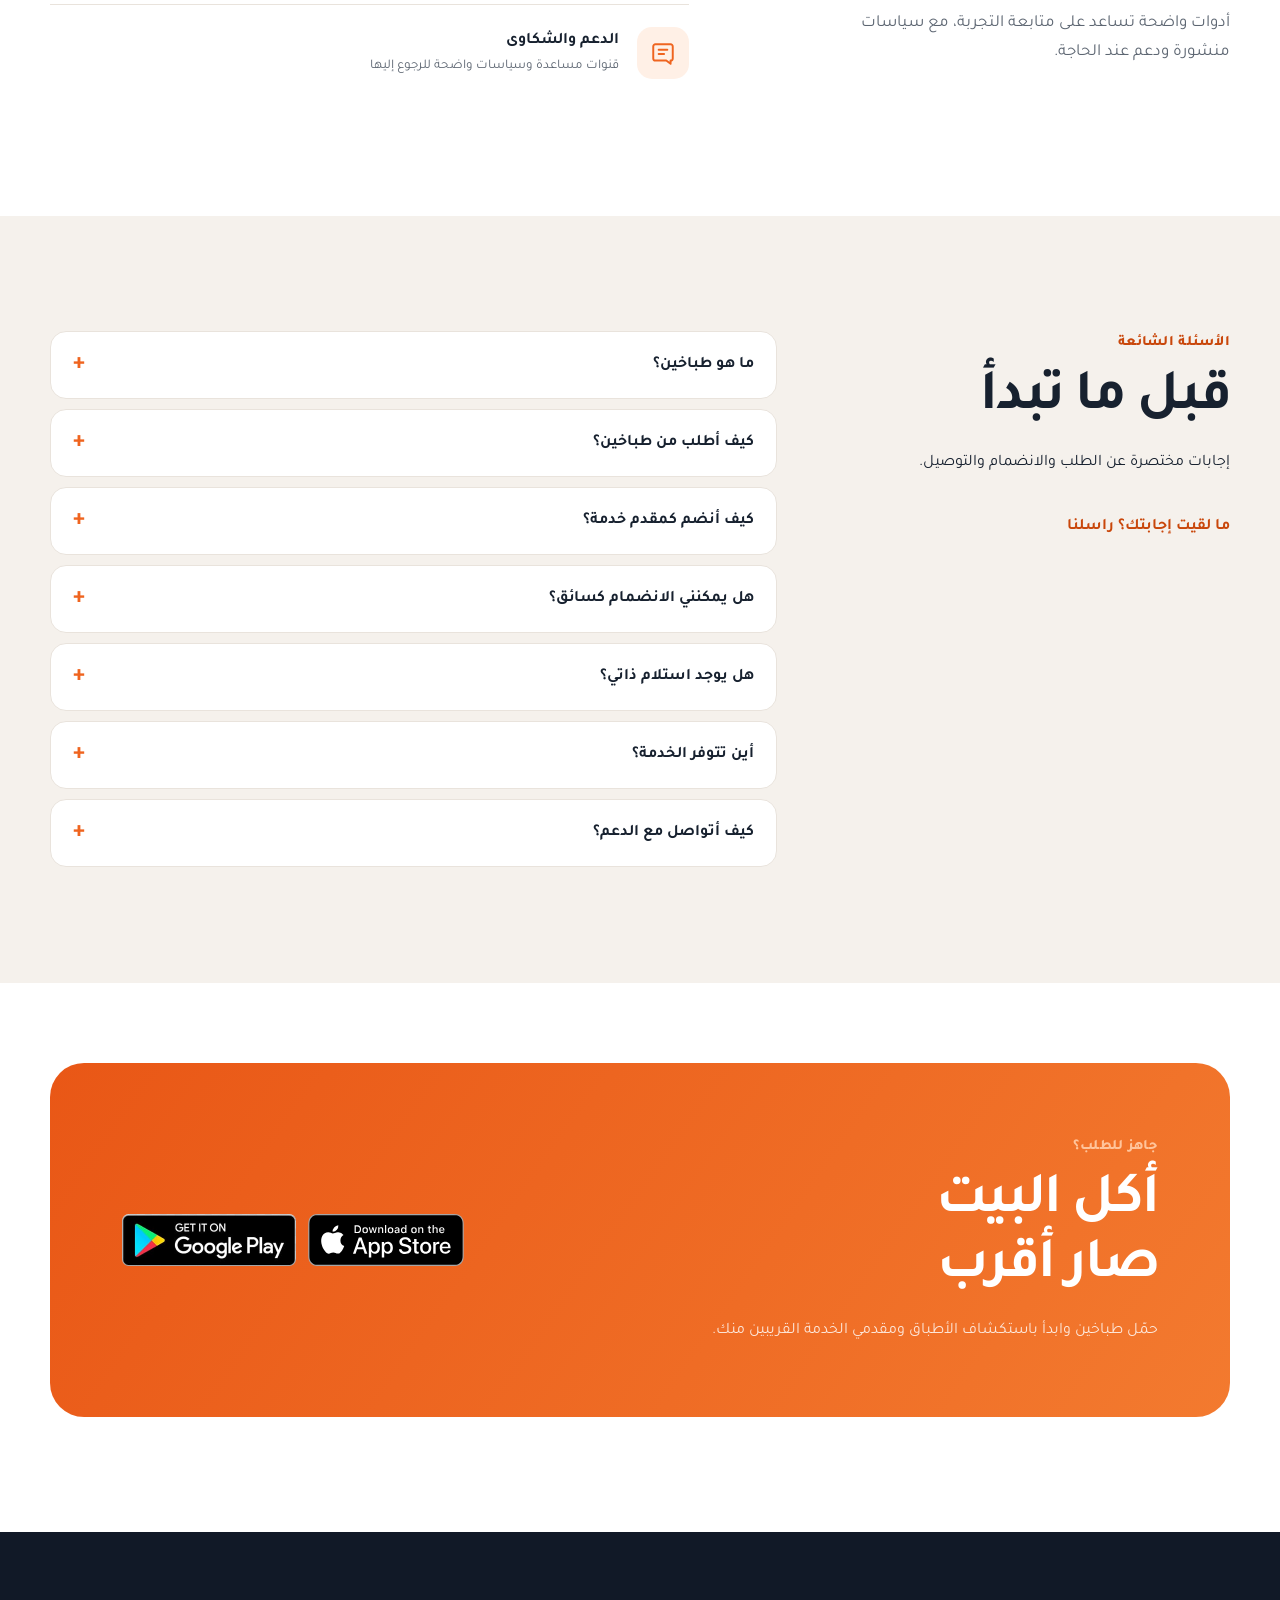
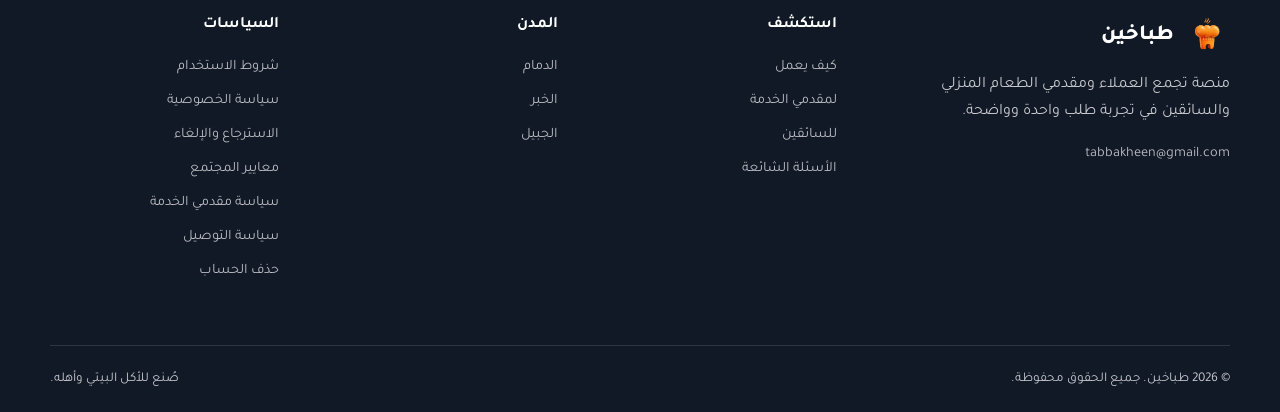
==== commit 436087ce: "feat: redesign premium landing experience" ====
--- a/index.html
+++ b/index.html
@@ -1,362 +1,110 @@
 <!DOCTYPE html>
 <html lang="ar" dir="rtl">
 <head>
-    <meta charset="UTF-8">
-    <title>طباخين | اكل بيتي من الأسر المنتجة في السعودية ودول الخليج</title>
-    <meta name="description" content="اطلب اكل بيتي من مقدمي الأكل المنزلي والأسر المنتجة عبر طباخين في جميع مناطق المملكة العربية السعودية ودول الخليج. توصيل أكل وتجربة منزلية سهلة.">
-    <meta name="keywords" content="طباخين, اكل بيتي, اكل منزلي, توصيل اكل, مقدمي الأكل المنزلي, الأسر المنتجة, السعودية, الإمارات, الكويت, البحرين, قطر, عُمان, دول الخليج, اكل بيتي الدمام, اكل بيتي الخبر, اكل بيتي الجبيل">
-    <meta name="viewport" content="width=device-width, initial-scale=1">
-    <meta name="robots" content="index, follow">
-    <link rel="canonical" href="https://tabbakheen.com/">
-    <meta property="og:type" content="website">
-    <meta property="og:site_name" content="طباخين">
-    <meta property="og:title" content="طباخين | اطلب اكل بيتي من الأسر المنتجة">
-    <meta property="og:description" content="اطلب اكل بيتي من مقدمي الأكل المنزلي والأسر المنتجة عبر طباخين في جميع مناطق المملكة العربية السعودية ودول الخليج. توصيل أكل وتجربة منزلية سهلة.">
-    <meta property="og:url" content="https://tabbakheen.com/">
-    <meta property="og:image" content="https://tabbakheen.com/og-image.png">
-    <meta property="og:image:secure_url" content="https://tabbakheen.com/og-image.png">
-    <meta property="og:image:width" content="1200">
-    <meta property="og:image:height" content="630">
-    <meta property="og:image:alt" content="طباخين — اطلب أكل بيتي من الأسر المنتجة">
-    <meta property="og:locale" content="ar_SA">
-    <meta name="twitter:card" content="summary_large_image">
-    <meta name="twitter:title" content="طباخين | اطلب اكل بيتي من الأسر المنتجة">
-    <meta name="twitter:description" content="اطلب اكل بيتي من مقدمي الأكل المنزلي والأسر المنتجة عبر طباخين في جميع مناطق المملكة العربية السعودية ودول الخليج. توصيل أكل وتجربة منزلية سهلة.">
-    <meta name="twitter:image" content="https://tabbakheen.com/og-image.png">
-    <link rel="preconnect" href="https://fonts.googleapis.com">
-    <link rel="preconnect" href="https://fonts.gstatic.com" crossorigin>
-    <link href="https://fonts.googleapis.com/css2?family=Tajawal:wght@400;500;700&display=swap" rel="stylesheet">
-    <link rel="icon" type="image/png" sizes="32x32" href="/assets/logo.png">
-    <link rel="icon" type="image/png" sizes="192x192" href="/assets/logo.png">
-    <link rel="stylesheet" href="styles.css">
-    <script type="application/ld+json">
-    {
-      "@context": "https://schema.org",
-      "@type": "Organization",
-      "name": "طباخين",
-      "alternateName": "Tabbakheen",
-      "url": "https://tabbakheen.com",
-      "logo": "https://tabbakheen.com/assets/logo.png",
-      "description": "منصة لطلب الأكل البيتي من مقدمي الأكل المنزلي والأسر المنتجة في جميع مناطق المملكة العربية السعودية ودول الخليج.",
-      "areaServed": [
-        { "@type": "Country", "name": "المملكة العربية السعودية" },
-        { "@type": "Country", "name": "الإمارات العربية المتحدة" },
-        { "@type": "Country", "name": "الكويت" },
-        { "@type": "Country", "name": "البحرين" },
-        { "@type": "Country", "name": "قطر" },
-        { "@type": "Country", "name": "عُمان" }
-      ],
-      "contactPoint": {
-        "@type": "ContactPoint",
-        "email": "tabbakheen@gmail.com",
-        "contactType": "customer service"
-      }
-    }
-    </script>
-    <script type="application/ld+json">
-    {
-      "@context": "https://schema.org",
-      "@type": "WebSite",
-      "name": "طباخين",
-      "url": "https://tabbakheen.com",
-      "inLanguage": "ar",
-      "description": "منصة طباخين لطلب اكل بيتي من مقدمي الأكل المنزلي والأسر المنتجة في جميع مناطق المملكة العربية السعودية ودول الخليج"
-    }
-    </script>
-    <script type="application/ld+json">
-    {
-      "@context": "https://schema.org",
-      "@type": "LocalBusiness",
-      "name": "طباخين",
-      "url": "https://tabbakheen.com",
-      "image": "https://tabbakheen.com/assets/logo.png",
-      "description": "منصة لطلب اكل بيتي من مقدمي الأكل المنزلي والأسر المنتجة مع توصيل سريع في جميع مناطق المملكة العربية السعودية ودول الخليج",
-      "address": {
-        "@type": "PostalAddress",
-        "addressRegion": "المنطقة الشرقية",
-        "addressCountry": "SA"
-      },
-      "geo": {
-        "@type": "GeoCoordinates",
-        "latitude": "26.4207",
-        "longitude": "50.0888"
-      },
-      "areaServed": [
-        { "@type": "Country", "name": "المملكة العربية السعودية" },
-        { "@type": "Country", "name": "الإمارات العربية المتحدة" },
-        { "@type": "Country", "name": "الكويت" },
-        { "@type": "Country", "name": "البحرين" },
-        { "@type": "Country", "name": "قطر" },
-        { "@type": "Country", "name": "عُمان" }
-      ],
-      "serviceType": "توصيل اكل منزلي"
-    }
-    </script>
+  <meta charset="UTF-8">
+  <meta name="viewport" content="width=device-width, initial-scale=1">
+  <title>طباخين | أكل بيتي قريب منك</title>
+  <meta name="description" content="اكتشف أكلًا بيتيًا من مقدمي الطعام القريبين عبر طباخين، واطلب بسهولة مع خيار الاستلام أو التوصيل ومتابعة حالة الطلب.">
+  <meta name="robots" content="index, follow">
+  <meta name="theme-color" content="#f26a21">
+  <link rel="canonical" href="https://tabbakheen.com/">
+  <meta property="og:type" content="website"><meta property="og:site_name" content="طباخين">
+  <meta property="og:title" content="طباخين | أكل بيتي قريب منك">
+  <meta property="og:description" content="اكتشف أكلًا بيتيًا من مقدمي الطعام القريبين، واطلبه للاستلام أو التوصيل عبر تطبيق طباخين.">
+  <meta property="og:url" content="https://tabbakheen.com/"><meta property="og:image" content="https://tabbakheen.com/og-image.png">
+  <meta property="og:image:width" content="1200"><meta property="og:image:height" content="630">
+  <meta property="og:image:alt" content="طباخين — أكل بيتي قريب منك"><meta property="og:locale" content="ar_SA">
+  <meta name="twitter:card" content="summary_large_image"><meta name="twitter:title" content="طباخين | أكل بيتي قريب منك">
+  <meta name="twitter:description" content="اكتشف أكلًا بيتيًا من مقدمي الطعام القريبين، واطلبه للاستلام أو التوصيل عبر تطبيق طباخين.">
+  <meta name="twitter:image" content="https://tabbakheen.com/og-image.png">
+  <link rel="preconnect" href="https://fonts.googleapis.com"><link rel="preconnect" href="https://fonts.gstatic.com" crossorigin>
+  <link href="https://fonts.googleapis.com/css2?family=Tajawal:wght@400;500;700;800&display=swap" rel="stylesheet">
+  <link rel="icon" type="image/png" href="/assets/logo.png"><link rel="preload" as="image" href="/assets/banner-hero.jpg" type="image/jpeg">
+  <link rel="stylesheet" href="/styles.css">
+  <script type="application/ld+json">
+  {"@context":"https://schema.org","@graph":[
+    {"@type":"Organization","@id":"https://tabbakheen.com/#organization","name":"طباخين","alternateName":"Tabbakheen","url":"https://tabbakheen.com/","logo":"https://tabbakheen.com/assets/logo.png","description":"منصة تربط العملاء بمقدمي الطعام المنزلي والسائقين في السعودية ودول الخليج.","email":"tabbakheen@gmail.com","areaServed":"السعودية ودول الخليج"},
+    {"@type":"WebSite","@id":"https://tabbakheen.com/#website","url":"https://tabbakheen.com/","name":"طباخين","inLanguage":"ar-SA","publisher":{"@id":"https://tabbakheen.com/#organization"}},
+    {"@type":"MobileApplication","name":"طباخين","applicationCategory":"FoodAndDrinkApplication","operatingSystem":"Android, iOS","url":"https://tabbakheen.com/","downloadUrl":["https://apps.apple.com/app/tabbakheen/id6777899848","https://play.google.com/store/apps/details?id=com.tabbakheen.app"],"publisher":{"@id":"https://tabbakheen.com/#organization"}}
+  ]}
+  </script>
+  <script type="application/ld+json">
+  {"@context":"https://schema.org","@type":"FAQPage","mainEntity":[
+    {"@type":"Question","name":"ما هو طباخين؟","acceptedAnswer":{"@type":"Answer","text":"طباخين منصة تجمع العملاء ومقدمي الطعام المنزلي والسائقين، لتسهّل اكتشاف الأطباق القريبة وطلبها ومتابعة حالتها."}},
+    {"@type":"Question","name":"كيف أطلب من طباخين؟","acceptedAnswer":{"@type":"Answer","text":"حمّل التطبيق، تصفّح مقدمي الخدمة والأطباق القريبة، ثم اختر ما يناسبك وأكمل الطلب."}},
+    {"@type":"Question","name":"هل يوجد استلام ذاتي؟","acceptedAnswer":{"@type":"Answer","text":"يمكن أن يتوفر الاستلام من مقدم الخدمة أو التوصيل بحسب خيارات الطلب الظاهرة داخل التطبيق."}},
+    {"@type":"Question","name":"كيف أتواصل مع الدعم؟","acceptedAnswer":{"@type":"Answer","text":"يمكن التواصل عبر البريد الإلكتروني tabbakheen@gmail.com، مع الرجوع إلى السياسات المنشورة عند الحاجة."}}
+  ]}
+  </script>
 </head>
 <body>
-<header class="site-header">
-    <div class="container header-content">
-        <a href="/" class="nav-brand logo-area">
-            <img src="/assets/logo.png" alt="شعار طباخين - منصة طلب اكل بيتي من الأسر المنتجة" class="nav-logo-img logo-image">
-            <span class="nav-brand-text logo-text">طباخين</span>
-        </a>
-        <nav class="main-nav" aria-label="التنقل الرئيسي">
-            <a href="#hero">الرئيسية</a>
-            <a href="#what-is">ما هو طباخين</a>
-            <a href="#how-it-works">كيف يعمل</a>
-            <a href="#cities">أدلة المدن</a>
-            <a href="#providers">للأسر المنتجة</a>
-            <a href="#faq">الأسئلة الشائعة</a>
-        </nav>
-    </div>
-</header>
-<main>
-    <section id="hero" class="hero-section">
-        <div class="hero-overlay"></div>
-        <div class="container hero-content">
-            <div class="hero-text">
-                <h1>أكل بيتي يوصل لك أين ما كنت</h1>
-                <p class="hero-coverage">في جميع مناطق المملكة العربية السعودية ودول الخليج</p>
-                <p class="hero-summary">اطلب وجبتك من مقدمي الأكل المنزلي والأسر المنتجة، أو انضم لتقديم أطباقك، أو ابدأ كمندوب توصيل من منطقتك عبر منصة واحدة سهلة.</p>
-                <p class="hero-country-list">السعودية • الإمارات • الكويت • البحرين • قطر • عُمان</p>
-                <div class="hero-actions">
-                    <div class="store-badges">
-                        <a href="https://apps.apple.com/app/tabbakheen/id6777899848" target="_blank" rel="noopener noreferrer" class="store-badge">
-                            <img src="/assets/app-store-badge-ar.svg" alt="حمل من متجر التطبيقات App Store">
-                        </a>
-                        <a href="https://play.google.com/store/apps/details?id=com.tabbakheen.app" target="_blank" rel="noopener noreferrer" class="store-badge">
-                            <img src="/assets/google-play-badge-clean.png" alt="احصل عليه من Google Play">
-                        </a>
-                    </div>
-                    <a href="#providers" class="btn btn-primary">انضمي كأسرة منتجة</a>
-                </div>
-            </div>
-            <div class="hero-image-wrapper">
-                <img src="/assets/banner.png" alt="تطبيق طباخين لطلب اكل بيتي من مقدمي الأكل المنزلي والأسر المنتجة في السعودية ودول الخليج" class="hero-image">
-            </div>
-        </div>
-    </section>
-    <section id="what-is" class="section section-alt">
-        <div class="container">
-            <h2 class="section-title">ما هو تطبيق طباخين؟</h2>
-            <div class="about-content">
-                <p>طباخين هو تطبيق متخصص في توصيل اكل بيتي من مقدمي الأكل المنزلي والأسر المنتجة مباشرة إلى باب منزلك في أنحاء المملكة العربية السعودية ودول الخليج. نربط بين محبي الأكل المنزلي والطباخات المحترفات لتقديم وجبات طازجة بطابع منزلي أصيل.</p>
-                <p>سواء كنت تبحث عن اكل بيتي في الدمام أو توصيل اكل منزلي في الخبر أو وجبات منزلية في الجبيل أو في أي مدينة أخرى، طباخين يوفر لك تجربة طلب سهلة وسريعة. كل الأطباق محضّرة بعناية من أسر منتجة بمكونات طازجة وطبخ بيت أصيل بنكهة البيت.</p>
-                <div class="about-features">
-                    <div class="about-feature-item">
-                        <strong>اكل بيتي طازج</strong>
-                        <span>وجبات محضّرة يوم الطلب من مطابخ الأسر المنتجة</span>
-                    </div>
-                    <div class="about-feature-item">
-                        <strong>توصيل سريع</strong>
-                        <span>توصيل اكل منزلي لباب بيتك في أنحاء السعودية والخليج</span>
-                    </div>
-                    <div class="about-feature-item">
-                        <strong>أسر منتجة موثوقة</strong>
-                        <span>طباخات سعوديات بخبرة في الطبخ المنزلي والأطباق البيتية</span>
-                    </div>
-                    <div class="about-feature-item">
-                        <strong>تنوع في الأطباق</strong>
-                        <span>من الكبسة والمندي إلى المعجنات والحلويات المنزلية</span>
-                    </div>
-                </div>
-            </div>
-        </div>
-    </section>
-    <section id="how-it-works" class="section">
-        <div class="container">
-            <h2 class="section-title">كيف تطلب اكل بيتي من طباخين؟</h2>
-            <div class="cards-grid">
-                <div class="card">
-                    <h3>تصفّح الأطباق البيتية</h3>
-                    <p>استعرض قائمة الوجبات المنزلية من الأسر المنتجة القريبة منك، بما فيها الدمام والخبر والجبيل وغيرها من مدن السعودية والخليج، واختر الطبق اللي يعجبك.</p>
-                </div>
-                <div class="card">
-                    <h3>اختر طريقة الاستلام</h3>
-                    <p>استلم طلبك بنفسك من الأسرة المنتجة أو اطلب توصيل اكل منزلي عن طريق مندوب.</p>
-                </div>
-                <div class="card">
-                    <h3>تابع حالة طلبك</h3>
-                    <p>تابع طلبك خطوة بخطوة من لحظة القبول حتى التجهيز والتسليم من داخل التطبيق.</p>
-                </div>
-                <div class="card">
-                    <h3>استمتع بأكل البيت</h3>
-                    <p>استلم وجبتك البيتية الطازجة واستمتع بطعم الطبخ المنزلي الأصيل بنكهة البيت.</p>
-                </div>
-            </div>
-        </div>
-    </section>
-    <section id="cities" class="section section-alt">
-        <div class="container">
-            <h2 class="section-title">أدلة محلية لاكتشاف الأكل البيتي</h2>
-            <p class="section-subtitle">خدمة طباخين تشمل جميع مناطق المملكة العربية السعودية ودول الخليج، وهذه صفحات محلية تساعدك على اكتشاف مقدمي الأكل المنزلي والأسر المنتجة في بعض المدن.</p>
-            <div class="cards-grid city-grid">
-                <a class="card card-link city-card" href="/dammam/">
-                    <h3>اكل بيتي في الدمام</h3>
-                    <p>اطلب وجبات منزلية طازجة من الأسر المنتجة في الدمام مع توصيل سريع.</p>
-                    <span class="card-cta">اكتشف المزيد ←</span>
-                </a>
-                <a class="card card-link city-card" href="/khobar/">
-                    <h3>اكل بيتي في الخبر</h3>
-                    <p>توصيل اكل منزلي من طباخات الخبر. أطباق بيتية بنكهة البيت.</p>
-                    <span class="card-cta">اكتشف المزيد ←</span>
-                </a>
-                <a class="card card-link city-card" href="/jubail/">
-                    <h3>اكل بيتي في الجبيل</h3>
-                    <p>وجبات منزلية من الأسر المنتجة في الجبيل. طبخ بيت أصيل يوصلك.</p>
-                    <span class="card-cta">اكتشف المزيد ←</span>
-                </a>
-            </div>
-        </div>
-    </section>
-    <section id="providers" class="section">
-        <div class="container two-column">
-            <div class="column">
-                <h2 class="section-title">للأسر المنتجة – ابدئي مشروعك المنزلي</h2>
-                <p>وسّعي قاعدة عملائك وابدئي ببيع الأكل البيتي باحترافية من خلال منصة طباخين. نسهّل عليك إدارة الطلبات وعرض أطباقك المنزلية في مختلف مناطق السعودية والخليج، ومنها الدمام والخبر والجبيل.</p>
-                <ul class="feature-list">
-                    <li>إنشاء حساب بسهولة وإدارة ملفك الشخصي من مكان واحد.</li>
-                    <li>رفع صور الأطباق المنزلية مع وصف واضح وجذاب.</li>
-                    <li>استقبال طلبات العملاء وتنظيم جدول تحضير الوجبات.</li>
-                    <li>عمولة شفافة وواضحة بدون تعقيد.</li>
-                </ul>
-            </div>
-            <div class="column">
-                <div class="info-card">
-                    <h3>لماذا طباخين؟</h3>
-                    <p>صُمّم التطبيق خصيصاً ليدعم الأسر المنتجة ويجعل بيع الأكل البيتي أكثر احترافية مع الحفاظ على طابع البيت والخصوصية.</p>
-                </div>
-            </div>
-        </div>
-    </section>
-    <section id="drivers" class="section section-alt">
-        <div class="container two-column">
-            <div class="column">
-                <h2 class="section-title">للمندوبين – وصّل اكل بيتي واكسب دخل إضافي</h2>
-                <p>انضم كمندوب توصيل اكل منزلي وابدأ في تحقيق دخل إضافي من خلال توصيل طلبات الوجبات البيتية عبر طباخين في مختلف مناطق السعودية والخليج، ومنها الدمام والخبر والجبيل.</p>
-                <ul class="feature-list">
-                    <li>فعّل حالة "متاح" من التطبيق عند جاهزيتك لاستقبال الطلبات.</li>
-                    <li>استقبل طلبات التوصيل من العملاء والأسر المنتجة.</li>
-                    <li>اقبل أو ارفض الطلب حسب توفرك ومنطقتك.</li>
-                    <li>وصّل الطلب واستلم المبلغ من العميل.</li>
-                </ul>
-                <p class="note-text">صورة لوحة المركبة تُحفظ لأغراض الأمان والتحقق فقط، ولا تُعرض للعموم.</p>
-            </div>
-            <div class="column">
-                <div class="info-card">
-                    <h3>تجربة توصيل موثوقة</h3>
-                    <p>نهدف لتجربة توصيل وجبات منزلية مريحة وواضحة لكل من المندوب والعميل مع متابعة حالة الطلب من التطبيق.</p>
-                </div>
-            </div>
-        </div>
-    </section>
-    <section id="faq" class="section">
-        <div class="container">
-            <h2 class="section-title">الأسئلة الشائعة عن طلب اكل بيتي</h2>
-            <div class="faq-list">
-                <div class="faq-item">
-                    <h3>هل طباخين مسؤول عن جودة الأكل البيتي؟</h3>
-                    <p>طباخين منصة تربط بين العملاء والأسر المنتجة. نحرص على اختيار الأسر بعناية، لكن مسؤولية إعداد الطعام وجودته تقع على مقدم الخدمة.</p>
-                </div>
-                <div class="faq-item">
-                    <h3>كيف أتواصل مع الأسرة المنتجة؟</h3>
-                    <p>يتم التواصل من خلال التطبيق عبر حالة الطلب والتنبيهات، مع إمكانية إضافة وسائل تواصل أخرى حسب سياسات المنصة.</p>
-                </div>
-                <div class="faq-item">
-                    <h3>في أي مدن يتوفر طباخين؟</h3>
-                    <p>طباخين متوفر لخدمتك في جميع مناطق المملكة العربية السعودية ودول الخليج. ويمكنك استكشاف صفحات المدن مثل الدمام والخبر والجبيل للتعرف على الأكل البيتي المتاح.</p>
-                </div>
-                <div class="faq-item">
-                    <h3>كيف يتم احتساب العمولة على الوجبات المنزلية؟</h3>
-                    <p>يتم احتساب العمولة كنسبة من قيمة الطلب وفقاً لاتفاقية الاستخدام، مع توضيح الشروط داخل التطبيق.</p>
-                </div>
-            </div>
-        </div>
-    </section>
-    <section id="policies" class="section section-alt">
-        <div class="container">
-            <h2 class="section-title">السياسات والاتفاقيات</h2>
-            <div class="cards-grid">
-                <a class="card card-link" href="/legal/terms">
-                    <h3>شروط الاستخدام</h3>
-                    <p>اطلع على شروط استخدام منصة طباخين.</p>
-                </a>
-                <a class="card card-link" href="/legal/privacy">
-                    <h3>سياسة الخصوصية</h3>
-                    <p>تعرف على كيفية التعامل مع بياناتك الشخصية.</p>
-                </a>
-                <a class="card card-link" href="/legal/refund">
-                    <h3>سياسة الاسترجاع والإلغاء</h3>
-                    <p>تفاصيل إلغاء الطلبات وسياسة الاسترجاع.</p>
-                </a>
-                <a class="card card-link" href="/legal/provider-terms">
-                    <h3>شروط مقدمي الخدمة</h3>
-                    <p>شروط وأحكام الأسر المنتجة على المنصة.</p>
-                </a>
-                <a class="card card-link" href="/legal/delivery-policy">
-                    <h3>سياسة التوصيل</h3>
-                    <p>آلية التوصيل والتغطية الجغرافية ووقت التسليم.</p>
-                </a>
-                <a class="card card-link" href="/legal/delete-account">
-                    <h3>حذف الحساب</h3>
-                    <p>تعرف على طريقة حذف حسابك والبيانات المرتبطة به.</p>
-                </a>
-            </div>
-        </div>
-    </section>
-    <section id="download" class="section section-cta">
-        <div class="container cta-content">
-            <div class="cta-text">
-                <h2>حمّل تطبيق طباخين الآن</h2>
-                <p>اطلب أكل بيتي طازج واستمتع بأشهى الوجبات المنزلية في أنحاء السعودية والخليج. متوفر الآن على أجهزة iOS و Android.</p>
-                <div class="store-badges justify-center">
-                    <a href="https://apps.apple.com/app/tabbakheen/id6777899848" target="_blank" rel="noopener noreferrer" class="store-badge">
-                        <img src="/assets/app-store-badge-ar.svg" alt="حمل من متجر التطبيقات App Store">
-                    </a>
-                    <a href="https://play.google.com/store/apps/details?id=com.tabbakheen.app" target="_blank" rel="noopener noreferrer" class="store-badge">
-                        <img src="/assets/google-play-badge-clean.png" alt="احصل عليه من Google Play">
-                    </a>
-                </div>
-            </div>
-        </div>
-    </section>
+<a class="skip-link" href="#main-content">تجاوز إلى المحتوى</a>
+<header class="site-header" data-header><div class="container header-content">
+  <a href="/" class="nav-brand" aria-label="طباخين — الصفحة الرئيسية"><img src="/assets/logo.png" width="1080" height="1077" alt="" class="nav-logo-img"><span class="nav-brand-text">طباخين</span></a>
+  <button class="menu-toggle" type="button" aria-expanded="false" aria-controls="main-navigation" aria-label="فتح قائمة التنقل"><span></span><span></span><span></span></button>
+  <nav id="main-navigation" class="main-nav" aria-label="التنقل الرئيسي"><a href="#how-it-works">كيف يعمل</a><a href="#customers">للعملاء</a><a href="#providers">لمقدمي الخدمة</a><a href="#drivers">للسائقين</a><a href="#faq">الأسئلة الشائعة</a></nav>
+  <a class="btn btn-primary header-cta" href="#download">حمّل التطبيق</a>
+</div></header>
+
+<main id="main-content">
+  <section id="hero" class="hero-section"><div class="hero-glow" aria-hidden="true"></div><div class="container hero-content">
+    <div class="hero-text reveal"><p class="eyebrow"><span aria-hidden="true"></span> أكل البيت، من ناس قريبين منك</p><h1>أكل بيتي<br><em>قريب منك</em></h1><p class="hero-summary">اكتشف أطباقًا منزلية من مقدمي الطعام القريبين، واطلبها بسهولة للاستلام أو التوصيل عبر تطبيق واحد.</p><div class="hero-actions"><a class="btn btn-primary btn-large" href="#download">حمّل التطبيق</a><a class="btn btn-secondary btn-large" href="#providers">ابدأ كمقدم خدمة</a></div><a class="driver-link" href="#drivers">وتقدر تنضم كسائق <span aria-hidden="true">←</span></a></div>
+    <div class="hero-visual reveal" aria-label="واجهة تطبيق طباخين"><div class="visual-card visual-card-top" aria-hidden="true"><svg viewBox="0 0 24 24"><path d="M20 10c0 5-8 11-8 11S4 15 4 10a8 8 0 1 1 16 0Z"/><circle cx="12" cy="10" r="2.5"/></svg><span><strong>قريب منك</strong>اكتشف الخيارات حولك</span></div><picture class="hero-picture"><img src="/assets/banner-hero.jpg" width="1600" height="1067" alt="تطبيق طباخين يعرض أطباقًا منزلية وطلبات الطعام" class="hero-image" fetchpriority="high"></picture><div class="visual-card visual-card-bottom" aria-hidden="true"><svg viewBox="0 0 24 24"><path d="m5 12 4 4L19 6"/></svg><span><strong>طلب واضح</strong>تابع الحالة من التطبيق</span></div></div>
+  </div><div class="container quick-benefits" aria-label="مزايا طباخين">
+    <div><svg viewBox="0 0 24 24" aria-hidden="true"><path d="M3 11h18M5 11l1 9h12l1-9M8 11V8a4 4 0 0 1 8 0v3"/></svg><span><strong>خيارات قريبة</strong>حسب موقعك</span></div>
+    <div><svg viewBox="0 0 24 24" aria-hidden="true"><path d="M7 3h10v18H7zM10 17h4"/></svg><span><strong>طلب سهل</strong>من تطبيق واحد</span></div>
+    <div><svg viewBox="0 0 24 24" aria-hidden="true"><path d="M4 7h11v10H4zM15 10h3l2 3v4h-5M7 19a2 2 0 1 0 0-4 2 2 0 0 0 0 4Zm10 0a2 2 0 1 0 0-4 2 2 0 0 0 0 4Z"/></svg><span><strong>استلام أو توصيل</strong>بحسب الطلب</span></div>
+    <div><svg viewBox="0 0 24 24" aria-hidden="true"><path d="M12 8v5l3 2M21 12a9 9 0 1 1-9-9"/></svg><span><strong>متابعة الحالة</strong>خطوة بخطوة</span></div>
+  </div></section>
+
+  <section id="how-it-works" class="section section-how"><div class="container"><div class="section-heading reveal"><p class="eyebrow">من الجوع إلى الوجبة</p><h2>ثلاث خطوات، والباقي علينا</h2><p>تجربة واضحة من أول تصفح إلى استلام الطلب.</p></div><ol class="steps-grid">
+    <li class="step-card reveal"><span class="step-number">01</span><span class="icon-box"><svg viewBox="0 0 24 24"><circle cx="11" cy="11" r="7"/><path d="m20 20-4-4M11 8v6M8 11h6"/></svg></span><h3>اكتشف</h3><p>تصفّح مقدمي الخدمة والأطباق القريبة منك.</p></li>
+    <li class="step-card reveal"><span class="step-number">02</span><span class="icon-box"><svg viewBox="0 0 24 24"><path d="M6 8h12l-1 12H7L6 8ZM9 8a3 3 0 0 1 6 0"/></svg></span><h3>اطلب</h3><p>اختر طبقك وطريقة الاستلام المتاحة للطلب.</p></li>
+    <li class="step-card reveal"><span class="step-number">03</span><span class="icon-box"><svg viewBox="0 0 24 24"><path d="M4 7h11v10H4zM15 10h3l2 3v4h-5M7 19a2 2 0 1 0 0-4 2 2 0 0 0 0 4Zm10 0a2 2 0 1 0 0-4 2 2 0 0 0 0 4Z"/></svg></span><h3>استلم</h3><p>تابع الحالة، ثم استلم طلبك بالطريقة المختارة.</p></li>
+  </ol></div></section>
+
+  <section id="customers" class="section section-audience section-customer"><div class="container audience-grid"><div class="audience-copy reveal"><p class="eyebrow">للعملاء</p><h2>اختيار أقرب.<br>وطلب أوضح.</h2><p>بدل البحث الطويل، يجمع لك طباخين مقدمي الطعام والأطباق المنزلية في مكان واحد.</p><ul class="check-list"><li>اكتشاف مقدمي الخدمة القريبين</li><li>تصفح الأطباق وتفاصيلها</li><li>اختيار الاستلام أو التوصيل عند توفره</li><li>متابعة حالة الطلب وتقييم التجربة</li></ul><a class="text-link" href="#download">ابدأ من التطبيق <span aria-hidden="true">←</span></a></div><div class="experience-panel reveal" aria-label="ملخص تجربة العميل"><div class="experience-top"><span>تجربتك مع طباخين</span><span class="status-dot">واضحة من البداية</span></div><div class="dish-row"><span class="dish-thumb" aria-hidden="true"><svg viewBox="0 0 48 48"><path d="M10 30c2-10 8-15 14-15s12 5 14 15H10Z"/><path d="M7 33h34M24 10v5"/></svg></span><span><strong>خيارات متنوعة</strong><small>من مقدمي الخدمة حولك</small></span><b aria-hidden="true">←</b></div><div class="progress-line" aria-hidden="true"><i></i><i></i><i></i></div><div class="experience-stats"><span><strong>اكتشف</strong>ما يناسبك</span><span><strong>اختر</strong>طريقة الاستلام</span><span><strong>تابع</strong>حالة الطلب</span></div></div></div></section>
+
+  <section id="providers" class="section section-audience section-provider"><div class="container audience-grid audience-grid-reverse"><div class="provider-visual reveal" aria-hidden="true"><div class="provider-orbit"></div><div class="provider-card provider-main"><svg viewBox="0 0 24 24"><path d="M4 10h16v10H4zM3 10l2-6h14l2 6M9 20v-6h6v6"/></svg><strong>متجرك في مكان واحد</strong><span>أطباقك وطلباتك وحسابك</span></div><div class="provider-card provider-small"><span class="mini-check">✓</span><strong>طلب جديد</strong><small>تابع الطلب من التطبيق</small></div></div><div class="audience-copy reveal"><p class="eyebrow">لمقدمي الخدمة</p><h2>أطباقك تستحق<br>توصل لعملاء أكثر</h2><p>سواء كنت طباخًا، مقدمة طعام، أو من الأسر المنتجة، يساعدك طباخين على عرض أطباقك وإدارة حضورك من مكان واحد.</p><ul class="check-list"><li>عرض الأطباق وتحديث تفاصيلها</li><li>إدارة الطلبات وحالتها</li><li>الوصول إلى العملاء القريبين</li><li>إدارة الحساب والموقع العام</li></ul><a class="btn btn-primary" href="#download">ابدأ كمقدم خدمة</a></div></div></section>
+
+  <section id="drivers" class="section section-driver"><div class="container driver-card reveal"><div class="driver-copy"><p class="eyebrow eyebrow-light">للسائقين</p><h2>من منطقتك،<br>خلّ الطلب يوصل</h2><p>انضم كسائق، واطّلع على طلبات التوصيل المتاحة وفق نظام التطبيق، وحدّث حالة التوصيل بوضوح.</p><ul class="driver-points"><li>طلبات توصيل متاحة بحسب النظام</li><li>إدارة حالة التوصيل</li><li>العمل ضمن منطقتك</li></ul><a class="btn btn-light" href="#download">انضم كسائق</a></div><div class="route-visual" aria-hidden="true"><svg viewBox="0 0 500 300"><path class="route-path" d="M50 236C140 235 128 68 232 89s78 143 210 70"/><circle cx="50" cy="236" r="14"/><circle cx="442" cy="159" r="14"/><g transform="translate(214 68)"><rect width="74" height="42" rx="12"/><path d="M16 31h42M24 42a7 7 0 1 0 0-14 7 7 0 0 0 0 14Zm36 0a7 7 0 1 0 0-14 7 7 0 0 0 0 14Z"/></g></svg><span class="route-label route-start">مقدم الخدمة</span><span class="route-label route-end">العميل</span></div></div></section>
+
+  <section id="cities" class="section section-cities"><div class="container"><div class="section-heading section-heading-row reveal"><div><p class="eyebrow">اكتشف محليًا</p><h2>أكل بيتي في مدينتك</h2></div><p>ابدأ من أدلة المدن الحالية، واستكشف الخيارات المتاحة عبر التطبيق.</p></div><div class="city-grid">
+    <a class="city-card reveal" href="/dammam/"><span class="city-pin"><svg viewBox="0 0 24 24"><path d="M20 10c0 5-8 11-8 11S4 15 4 10a8 8 0 1 1 16 0Z"/><circle cx="12" cy="10" r="2.5"/></svg></span><span><strong>الدمام</strong><small>اكتشف الأكل البيتي</small></span><b aria-hidden="true">←</b></a>
+    <a class="city-card reveal" href="/khobar/"><span class="city-pin"><svg viewBox="0 0 24 24"><path d="M20 10c0 5-8 11-8 11S4 15 4 10a8 8 0 1 1 16 0Z"/><circle cx="12" cy="10" r="2.5"/></svg></span><span><strong>الخبر</strong><small>اكتشف الأكل البيتي</small></span><b aria-hidden="true">←</b></a>
+    <a class="city-card reveal" href="/jubail/"><span class="city-pin"><svg viewBox="0 0 24 24"><path d="M20 10c0 5-8 11-8 11S4 15 4 10a8 8 0 1 1 16 0Z"/><circle cx="12" cy="10" r="2.5"/></svg></span><span><strong>الجبيل</strong><small>اكتشف الأكل البيتي</small></span><b aria-hidden="true">←</b></a>
+  </div><p class="coverage-note">طباخين يخدم السعودية ودول الخليج وفق التوفر داخل التطبيق.</p></div></section>
+
+  <section id="trust" class="section section-trust"><div class="container trust-grid"><div class="section-heading reveal"><p class="eyebrow">الثقة والوضوح</p><h2>كل طرف يعرف<br>وين وصل الطلب</h2><p>أدوات واضحة تساعد على متابعة التجربة، مع سياسات منشورة ودعم عند الحاجة.</p></div><div class="trust-list reveal">
+    <div><span class="icon-box"><svg viewBox="0 0 24 24"><path d="M12 3 4 6v6c0 5 3.5 8 8 9 4.5-1 8-4 8-9V6l-8-3Z"/><path d="m8 12 3 3 5-6"/></svg></span><span><strong>حالة الطلب</strong><small>متابعة الخطوات من القبول إلى التسليم</small></span></div>
+    <div><span class="icon-box"><svg viewBox="0 0 24 24"><path d="m12 3 2.8 5.7 6.2.9-4.5 4.4 1.1 6.2-5.6-3-5.6 3 1.1-6.2L3 9.6l6.2-.9L12 3Z"/></svg></span><span><strong>التقييمات</strong><small>شارك تقييمك بعد اكتمال التجربة</small></span></div>
+    <div><span class="icon-box"><svg viewBox="0 0 24 24"><path d="M5 19h10l4 3v-3a2 2 0 0 0 2-2V6a2 2 0 0 0-2-2H5a2 2 0 0 0-2 2v11a2 2 0 0 0 2 2Z"/><path d="M8 9h8M8 13h5"/></svg></span><span><strong>الدعم والشكاوى</strong><small>قنوات مساعدة وسياسات واضحة للرجوع إليها</small></span></div>
+  </div></div></section>
+
+  <section id="faq" class="section section-faq"><div class="container faq-layout"><div class="section-heading reveal"><p class="eyebrow">الأسئلة الشائعة</p><h2>قبل ما تبدأ</h2><p>إجابات مختصرة عن الطلب والانضمام والتوصيل.</p><a class="support-link" href="mailto:tabbakheen@gmail.com">ما لقيت إجابتك؟ راسلنا</a></div><div class="faq-list reveal">
+    <details><summary>ما هو طباخين؟ <span aria-hidden="true">+</span></summary><p>طباخين منصة تجمع العملاء ومقدمي الطعام المنزلي والسائقين، لتسهّل اكتشاف الأطباق القريبة وطلبها ومتابعة حالتها.</p></details>
+    <details><summary>كيف أطلب من طباخين؟ <span aria-hidden="true">+</span></summary><p>حمّل التطبيق، تصفّح مقدمي الخدمة والأطباق القريبة، ثم اختر ما يناسبك وأكمل الطلب.</p></details>
+    <details><summary>كيف أنضم كمقدم خدمة؟ <span aria-hidden="true">+</span></summary><p>حمّل التطبيق وأنشئ حساب مقدم خدمة، ثم أكمل بيانات الحساب المطلوبة لعرض أطباقك وإدارة طلباتك.</p></details>
+    <details><summary>هل يمكنني الانضمام كسائق؟ <span aria-hidden="true">+</span></summary><p>نعم، يمكنك الانضمام كسائق من خلال التطبيق وإكمال البيانات المطلوبة، ثم التعامل مع طلبات التوصيل المتاحة وفق النظام.</p></details>
+    <details><summary>هل يوجد استلام ذاتي؟ <span aria-hidden="true">+</span></summary><p>يمكن أن يتوفر الاستلام من مقدم الخدمة أو التوصيل بحسب خيارات الطلب الظاهرة داخل التطبيق.</p></details>
+    <details><summary>أين تتوفر الخدمة؟ <span aria-hidden="true">+</span></summary><p>تخدم المنصة السعودية ودول الخليج وفق التوفر داخل التطبيق. ويمكنك استكشاف أدلة الدمام والخبر والجبيل من هذه الصفحة.</p></details>
+    <details><summary>كيف أتواصل مع الدعم؟ <span aria-hidden="true">+</span></summary><p>راسلنا على <a href="mailto:tabbakheen@gmail.com">tabbakheen@gmail.com</a>، ويمكنك الرجوع إلى صفحات السياسات للمعلومات التفصيلية.</p></details>
+  </div></div></section>
+
+  <section id="download" class="section section-download"><div class="container download-card reveal"><div><p class="eyebrow eyebrow-light">جاهز للطلب؟</p><h2>أكل البيت<br>صار أقرب</h2><p>حمّل طباخين وابدأ باستكشاف الأطباق ومقدمي الخدمة القريبين منك.</p></div><div class="store-badges"><a href="https://apps.apple.com/app/tabbakheen/id6777899848" target="_blank" rel="noopener noreferrer" class="store-badge" aria-label="حمّل طباخين من App Store"><img src="/assets/app-store-badge-ar.svg" width="792" height="234" alt="حمّل من App Store"></a><a href="https://play.google.com/store/apps/details?id=com.tabbakheen.app" target="_blank" rel="noopener noreferrer" class="store-badge" aria-label="حمّل طباخين من Google Play"><img src="/assets/google-play-badge-clean.png" width="348" height="104" alt="حمّل من Google Play"></a></div></div></section>
 </main>
-<footer class="site-footer">
-    <div class="container footer-content">
-        <p>منصة طباخين – مشروع سعودي لطلب اكل بيتي من الأسر المنتجة وتوصيل وجبات منزلية في السعودية ودول الخليج.</p>
-        <div class="footer-links">
-            <a href="/dammam/">الدمام</a>
-            <a href="/khobar/">الخبر</a>
-            <a href="/jubail/">الجبيل</a>
-            <a href="/legal/terms">شروط الاستخدام</a>
-            <a href="/legal/privacy">الخصوصية</a>
-            <a href="/legal/refund">الاسترجاع</a>
-            <a href="/legal/delete-account">حذف الحساب</a>
-            <a href="/legal/provider-terms">مقدمو الخدمة</a>
-            <a href="/legal/delivery-policy">سياسة التوصيل</a>
-        </div>
-        <div class="footer-store-badges" role="group" aria-label="روابط تحميل تطبيق طباخين">
-            <a href="https://apps.apple.com/app/tabbakheen/id6777899848" target="_blank" rel="noopener noreferrer" class="store-badge store-badge-compact">
-                <img src="/assets/app-store-badge-ar.svg" alt="حمّل تطبيق طباخين من App Store">
-            </a>
-            <a href="https://play.google.com/store/apps/details?id=com.tabbakheen.app" target="_blank" rel="noopener noreferrer" class="store-badge store-badge-compact">
-                <img src="/assets/google-play-badge-clean.png" alt="حمّل تطبيق طباخين من Google Play">
-            </a>
-        </div>
-        <p>للتواصل: <a class="support-email"></a></p>
-        <p>© 2026 Tabbakheen. جميع الحقوق محفوظة.</p>
-    </div>
-</footer>
+
+<footer class="site-footer"><div class="container footer-grid"><div class="footer-brand"><a href="/" class="nav-brand"><img src="/assets/logo.png" width="1080" height="1077" alt="" class="nav-logo-img"><span class="nav-brand-text">طباخين</span></a><p>منصة تجمع العملاء ومقدمي الطعام المنزلي والسائقين في تجربة طلب واحدة وواضحة.</p><a href="mailto:tabbakheen@gmail.com">tabbakheen@gmail.com</a></div><div><h2>استكشف</h2><a href="#how-it-works">كيف يعمل</a><a href="#providers">لمقدمي الخدمة</a><a href="#drivers">للسائقين</a><a href="#faq">الأسئلة الشائعة</a></div><div><h2>المدن</h2><a href="/dammam/">الدمام</a><a href="/khobar/">الخبر</a><a href="/jubail/">الجبيل</a></div><div><h2>السياسات</h2><a href="/terms/">شروط الاستخدام</a><a href="/privacy/">سياسة الخصوصية</a><a href="/refund-policy/">الاسترجاع والإلغاء</a><a href="/community-guidelines/">معايير المجتمع</a><a href="/provider-policy/">سياسة مقدمي الخدمة</a><a href="/legal/delivery-policy">سياسة التوصيل</a><a href="/legal/delete-account">حذف الحساب</a></div></div><div class="container footer-bottom"><p>© <span id="current-year">2026</span> طباخين. جميع الحقوق محفوظة.</p><p>صُنع للأكل البيتي وأهله.</p></div></footer>
+
 <script>
-const SUPPORT_EMAIL = "tabbakheen@gmail.com";
-document.querySelectorAll(".support-email").forEach(el => {
-  el.textContent = SUPPORT_EMAIL;
-  if (el.tagName === "A") {
-    el.href = "mailto:" + SUPPORT_EMAIL;
-  }
-});
+(() => {
+  const button=document.querySelector('.menu-toggle'),nav=document.querySelector('.main-nav'),header=document.querySelector('[data-header]');
+  if(button&&nav){const close=()=>{button.setAttribute('aria-expanded','false');button.setAttribute('aria-label','فتح قائمة التنقل');nav.classList.remove('is-open');document.body.classList.remove('menu-open')};button.addEventListener('click',()=>{const open=button.getAttribute('aria-expanded')==='true';button.setAttribute('aria-expanded',String(!open));button.setAttribute('aria-label',open?'فتح قائمة التنقل':'إغلاق قائمة التنقل');nav.classList.toggle('is-open',!open);document.body.classList.toggle('menu-open',!open)});nav.querySelectorAll('a').forEach(a=>a.addEventListener('click',close));document.addEventListener('keydown',e=>{if(e.key==='Escape'){close();button.focus()}})}
+  const setHeader=()=>header?.classList.toggle('is-scrolled',scrollY>12);setHeader();addEventListener('scroll',setHeader,{passive:true});
+  const items=document.querySelectorAll('.reveal');if(matchMedia('(prefers-reduced-motion: reduce)').matches||!('IntersectionObserver'in window)){items.forEach(x=>x.classList.add('is-visible'))}else{const observer=new IntersectionObserver(entries=>entries.forEach(entry=>{if(entry.isIntersecting){entry.target.classList.add('is-visible');observer.unobserve(entry.target)}}),{threshold:.12,rootMargin:'0px 0px -30px'});items.forEach(x=>observer.observe(x))}
+  document.querySelectorAll('.faq-list details').forEach(detail=>detail.addEventListener('toggle',()=>{if(detail.open)document.querySelectorAll('.faq-list details[open]').forEach(other=>{if(other!==detail)other.removeAttribute('open')})}));
+  const year=document.getElementById('current-year');if(year)year.textContent=new Date().getFullYear();
+})();
 </script>
-<div class="sbc-verify-seal" data-token="VGoxNnVLUEg3RndjUnB4d29ESCtIQT09" data-position="bottom-left"></div>
 <script src="https://eauthenticate.saudibusiness.gov.sa/EAuthSealApi/seal.js" async></script>
-</body>
-</html>
+</body></html>
--- a/styles.css
+++ b/styles.css
@@ -1,577 +1,167 @@
-* {
-    box-sizing: border-box;
-    margin: 0;
-    padding: 0;
+:root {
+  --orange: #ef641f;
+  --orange-dark: #c9470b;
+  --orange-soft: #fff0e6;
+  --ink: #17212f;
+  --muted: #5d6672;
+  --navy: #10196a;
+  --cream: #fffaf5;
+  --surface: #fff;
+  --line: #e9e3dc;
+  --green: #26735f;
+  --shadow-sm: 0 8px 24px rgba(27, 35, 48, .07);
+  --shadow-lg: 0 28px 70px rgba(27, 35, 48, .14);
+  --radius: 24px;
+  --container: 1180px;
+  --header-height: 76px;
 }
 
-body {
-    font-family: "Tajawal", system-ui, -apple-system, BlinkMacSystemFont, "Segoe UI", sans-serif;
-    background-color: #ffffff;
-    color: #1f2933;
-    line-height: 1.6;
+* { box-sizing: border-box; }
+html { scroll-behavior: smooth; scroll-padding-top: calc(var(--header-height) + 20px); overflow-x: clip; }
+body { margin: 0; color: var(--ink); background: var(--cream); font-family: "Tajawal", system-ui, sans-serif; font-size: 16px; line-height: 1.7; overflow-x: hidden; }
+body.menu-open { overflow: hidden; }
+img, svg { display: block; max-width: 100%; }
+svg { fill: none; stroke: currentColor; stroke-linecap: round; stroke-linejoin: round; stroke-width: 1.8; }
+a { color: inherit; text-decoration: none; }
+button, a { -webkit-tap-highlight-color: transparent; touch-action: manipulation; }
+button { font: inherit; }
+p, h1, h2, h3 { margin-top: 0; }
+.container { width: min(calc(100% - 32px), var(--container)); margin-inline: auto; }
+.skip-link { position: fixed; top: 8px; inset-inline-start: 8px; z-index: 1000; padding: 10px 16px; color: #fff; background: var(--navy); border-radius: 10px; transform: translateY(-150%); }
+.skip-link:focus { transform: none; }
+:focus-visible { outline: 3px solid #1179d4; outline-offset: 3px; }
+
+.site-header { position: sticky; top: 0; z-index: 100; min-height: var(--header-height); background: rgba(255, 250, 245, .88); border-bottom: 1px solid transparent; backdrop-filter: blur(16px); transition: box-shadow .2s, border-color .2s; }
+.site-header.is-scrolled { border-color: rgba(23, 33, 47, .08); box-shadow: 0 8px 28px rgba(24, 28, 35, .07); }
+.header-content { min-height: var(--header-height); display: flex; align-items: center; justify-content: space-between; gap: 24px; }
+.nav-brand { display: inline-flex; align-items: center; gap: 10px; min-height: 48px; font-weight: 800; font-size: 1.35rem; }
+.nav-logo-img { width: 46px; height: 46px; object-fit: contain; }
+.nav-brand-text { color: var(--navy); }
+.main-nav { display: flex; align-items: center; gap: 6px; }
+.main-nav a { min-height: 44px; padding: 10px 12px; color: #35404e; border-radius: 12px; font-size: .94rem; font-weight: 500; transition: color .2s, background .2s; }
+.main-nav a:hover { color: var(--orange-dark); background: var(--orange-soft); }
+.menu-toggle { display: none; width: 48px; height: 48px; border: 1px solid var(--line); border-radius: 14px; background: #fff; align-items: center; justify-content: center; flex-direction: column; gap: 5px; cursor: pointer; }
+.menu-toggle span { width: 21px; height: 2px; border-radius: 4px; background: var(--ink); transition: transform .2s, opacity .2s; }
+.menu-toggle[aria-expanded="true"] span:first-child { transform: translateY(7px) rotate(45deg); }
+.menu-toggle[aria-expanded="true"] span:nth-child(2) { opacity: 0; }
+.menu-toggle[aria-expanded="true"] span:last-child { transform: translateY(-7px) rotate(-45deg); }
+
+.btn { display: inline-flex; min-height: 48px; align-items: center; justify-content: center; padding: 12px 22px; border: 1px solid transparent; border-radius: 14px; font-weight: 700; line-height: 1.2; transition: background .2s, color .2s, border-color .2s, box-shadow .2s, transform .2s; }
+.btn:hover { transform: translateY(-2px); }
+.btn:active { transform: translateY(0); }
+.btn-primary { color: #fff; background: var(--orange); box-shadow: 0 10px 22px rgba(239, 100, 31, .2); }
+.btn-primary:hover { background: var(--orange-dark); }
+.btn-secondary { color: var(--ink); background: #fff; border-color: #dcd6cf; }
+.btn-secondary:hover { color: var(--orange-dark); border-color: var(--orange); }
+.btn-light { color: var(--navy); background: #fff; }
+.btn-large { min-height: 54px; padding-inline: 28px; }
+
+.hero-section { position: relative; padding: 72px 0 0; isolation: isolate; background: radial-gradient(circle at 12% 18%, rgba(239,100,31,.11), transparent 28%), linear-gradient(180deg, #fffaf5, #fff 82%); }
+.hero-glow { position: absolute; z-index: -1; top: 6%; inset-inline-end: -8%; width: 45vw; height: 45vw; max-width: 650px; max-height: 650px; background: radial-gradient(circle, rgba(255,190,134,.22), transparent 68%); }
+.hero-content { display: grid; grid-template-columns: .9fr 1.1fr; align-items: center; gap: clamp(36px, 7vw, 92px); min-height: 550px; }
+.eyebrow { display: flex; align-items: center; gap: 8px; margin-bottom: 12px; color: var(--orange-dark); font-size: .9rem; font-weight: 800; letter-spacing: .02em; }
+.eyebrow > span { width: 24px; height: 2px; background: var(--orange); }
+.hero-text h1 { max-width: 600px; margin-bottom: 22px; font-size: clamp(3.3rem, 6vw, 5.75rem); line-height: .98; letter-spacing: -.055em; }
+.hero-text h1 em { color: var(--orange); font-style: normal; }
+.hero-summary { max-width: 560px; margin-bottom: 28px; color: var(--muted); font-size: clamp(1.06rem, 1.5vw, 1.25rem); line-height: 1.85; }
+.hero-actions { display: flex; flex-wrap: wrap; gap: 12px; }
+.driver-link, .text-link, .support-link { display: inline-flex; gap: 8px; align-items: center; min-height: 44px; margin-top: 12px; color: var(--orange-dark); font-weight: 700; }
+.hero-visual { position: relative; min-width: 0; padding: 28px 0; }
+.hero-picture { display: block; overflow: hidden; aspect-ratio: 1.28; border: 8px solid #fff; border-radius: 38px 38px 80px 38px; background: var(--navy); box-shadow: var(--shadow-lg); transform: rotate(-1.5deg); }
+.hero-image { width: 100%; height: 100%; object-fit: cover; }
+.visual-card { position: absolute; z-index: 2; display: flex; align-items: center; gap: 12px; min-width: 180px; padding: 13px 16px; background: rgba(255,255,255,.96); border: 1px solid rgba(255,255,255,.8); border-radius: 18px; box-shadow: var(--shadow-sm); }
+.visual-card svg { flex: 0 0 36px; width: 36px; height: 36px; padding: 8px; color: var(--orange); background: var(--orange-soft); border-radius: 11px; }
+.visual-card span { color: var(--muted); font-size: .76rem; line-height: 1.45; }
+.visual-card strong { display: block; color: var(--ink); font-size: .9rem; }
+.visual-card-top { top: 4px; inset-inline-end: -18px; }
+.visual-card-bottom { bottom: 4px; inset-inline-start: -25px; }
+.quick-benefits { position: relative; z-index: 3; display: grid; grid-template-columns: repeat(4, 1fr); margin-top: 68px; padding: 22px; background: #fff; border: 1px solid var(--line); border-radius: 24px; box-shadow: var(--shadow-sm); transform: translateY(36px); }
+.quick-benefits > div { display: flex; gap: 12px; align-items: center; padding: 5px 20px; border-inline-start: 1px solid var(--line); }
+.quick-benefits > div:first-child { border-inline-start: 0; }
+.quick-benefits svg { width: 28px; height: 28px; color: var(--orange); }
+.quick-benefits span { color: var(--muted); font-size: .82rem; }
+.quick-benefits strong { display: block; color: var(--ink); font-size: .95rem; }
+
+.section { padding: clamp(80px, 9vw, 128px) 0; }
+.section-heading { max-width: 640px; margin: 0 auto 46px; text-align: center; }
+.section-heading h2, .audience-copy h2, .driver-copy h2, .download-card h2 { margin-bottom: 18px; font-size: clamp(2.25rem, 4.5vw, 4rem); line-height: 1.12; letter-spacing: -.035em; }
+.section-heading p:last-child, .audience-copy > p, .driver-copy > p { color: var(--muted); font-size: 1.06rem; }
+.section-how { padding-top: 132px; background: #fff; }
+.steps-grid { position: relative; display: grid; grid-template-columns: repeat(3, 1fr); gap: 20px; margin: 0; padding: 0; list-style: none; }
+.step-card { position: relative; min-height: 260px; padding: 32px; overflow: hidden; background: var(--cream); border: 1px solid var(--line); border-radius: var(--radius); }
+.step-card:nth-child(2) { margin-top: 28px; }
+.step-number { position: absolute; top: 18px; inset-inline-end: 22px; color: rgba(23,33,47,.08); font-size: 3rem; font-weight: 800; line-height: 1; }
+.icon-box { display: inline-flex; align-items: center; justify-content: center; width: 52px; height: 52px; margin-bottom: 30px; color: var(--orange); background: var(--orange-soft); border-radius: 15px; }
+.icon-box svg { width: 26px; height: 26px; }
+.step-card h3 { margin-bottom: 8px; font-size: 1.45rem; }
+.step-card p { margin: 0; color: var(--muted); }
+
+.section-audience { overflow: hidden; }
+.section-customer { background: #f5f1ec; }
+.section-provider { background: #fff; }
+.audience-grid { display: grid; grid-template-columns: .88fr 1.12fr; align-items: center; gap: clamp(44px, 8vw, 110px); }
+.audience-grid-reverse { grid-template-columns: 1.12fr .88fr; }
+.audience-copy .eyebrow { margin-bottom: 14px; }
+.check-list { display: grid; gap: 12px; margin: 28px 0; padding: 0; list-style: none; }
+.check-list li { position: relative; padding-inline-start: 32px; font-weight: 500; }
+.check-list li::before { content: "✓"; position: absolute; inset-inline-start: 0; top: 2px; display: grid; width: 22px; height: 22px; place-items: center; color: var(--orange-dark); background: var(--orange-soft); border-radius: 50%; font-size: .75rem; font-weight: 800; }
+.experience-panel { padding: 30px; background: #fff; border: 1px solid var(--line); border-radius: 30px; box-shadow: var(--shadow-lg); }
+.experience-top { display: flex; justify-content: space-between; gap: 16px; align-items: center; padding-bottom: 22px; border-bottom: 1px solid var(--line); font-weight: 700; }
+.status-dot { color: var(--green); font-size: .82rem; }
+.status-dot::before { content: ""; display: inline-block; width: 7px; height: 7px; margin-inline-end: 6px; background: #2ba17e; border-radius: 50%; }
+.dish-row { display: grid; grid-template-columns: auto 1fr auto; gap: 16px; align-items: center; padding: 28px 0; }
+.dish-thumb { display: grid; width: 64px; height: 64px; place-items: center; color: var(--orange); background: var(--orange-soft); border-radius: 18px; }
+.dish-thumb svg { width: 44px; height: 44px; }
+.dish-row strong, .dish-row small, .experience-stats strong { display: block; }
+.dish-row small, .experience-stats { color: var(--muted); }
+.progress-line { display: grid; grid-template-columns: repeat(3, 1fr); gap: 6px; }
+.progress-line i { height: 5px; background: var(--orange); border-radius: 5px; }
+.progress-line i:last-child { background: #e7e1da; }
+.experience-stats { display: grid; grid-template-columns: repeat(3, 1fr); gap: 10px; padding-top: 17px; font-size: .77rem; }
+.experience-stats strong { color: var(--ink); font-size: .9rem; }
+.provider-visual { position: relative; min-height: 470px; display: grid; place-items: center; }
+.provider-orbit { position: absolute; width: 430px; height: 430px; max-width: 95%; max-height: 95%; border: 1px dashed rgba(239,100,31,.35); border-radius: 50%; }
+.provider-orbit::before { content: ""; position: absolute; inset: 12%; background: var(--orange-soft); border-radius: 50%; }
+.provider-card { position: relative; z-index: 2; display: flex; flex-direction: column; padding: 28px; background: #fff; border: 1px solid var(--line); border-radius: 25px; box-shadow: var(--shadow-lg); }
+.provider-main { width: 270px; align-items: center; text-align: center; }
+.provider-main svg { width: 68px; height: 68px; margin-bottom: 18px; padding: 16px; color: var(--orange); background: var(--orange-soft); border-radius: 20px; }
+.provider-main strong { font-size: 1.12rem; }.provider-main span, .provider-small small { color: var(--muted); }
+.provider-small { position: absolute; bottom: 48px; inset-inline-end: 16px; display: grid; grid-template-columns: auto 1fr; column-gap: 12px; width: 220px; padding: 18px; }
+.provider-small small { grid-column: 2; }.mini-check { grid-row: 1 / 3; display: grid; width: 36px; height: 36px; place-items: center; color: #fff; background: var(--green); border-radius: 50%; }
+
+.section-driver { background: #fff; }
+.driver-card { display: grid; grid-template-columns: .9fr 1.1fr; min-height: 500px; align-items: center; overflow: hidden; color: #fff; background: var(--navy); border-radius: 36px; }
+.driver-copy { padding: clamp(36px, 6vw, 76px); }.driver-copy > p { color: rgba(255,255,255,.72); }
+.eyebrow-light { color: #ffc49b; }.driver-points { display: flex; flex-wrap: wrap; gap: 10px; margin: 24px 0 30px; padding: 0; list-style: none; }.driver-points li { padding: 8px 12px; background: rgba(255,255,255,.09); border: 1px solid rgba(255,255,255,.14); border-radius: 999px; font-size: .84rem; }
+.route-visual { position: relative; min-height: 100%; background: radial-gradient(circle at 55% 45%, rgba(91,115,255,.24), transparent 42%); }.route-visual svg { position: absolute; inset: 15% 2%; width: 96%; height: 70%; color: #ff9a55; }.route-path { stroke-dasharray: 8 12; stroke-width: 3; }.route-visual circle { fill: #ff9a55; stroke: #fff; stroke-width: 6; }.route-visual g rect { fill: #fff; stroke: #fff; }.route-visual g path { color: var(--navy); stroke-width: 3; }.route-label { position: absolute; padding: 7px 12px; color: var(--navy); background: #fff; border-radius: 10px; font-size: .82rem; font-weight: 700; }.route-start { bottom: 14%; inset-inline-start: 7%; }.route-end { top: 43%; inset-inline-end: 4%; }
+
+.section-cities { background: var(--cream); }.section-heading-row { display: flex; max-width: none; align-items: end; justify-content: space-between; gap: 40px; text-align: start; }.section-heading-row > p { max-width: 420px; }.section-heading-row h2 { margin-bottom: 0; }.city-grid { display: grid; grid-template-columns: repeat(3, 1fr); gap: 18px; }.city-card { display: grid; grid-template-columns: auto 1fr auto; align-items: center; gap: 14px; min-height: 122px; padding: 24px; background: #fff; border: 1px solid var(--line); border-radius: 20px; transition: border-color .2s, box-shadow .2s, transform .2s; }.city-card:hover { transform: translateY(-4px); border-color: #f6b389; box-shadow: var(--shadow-sm); }.city-pin { display: grid; width: 50px; height: 50px; place-items: center; color: var(--orange); background: var(--orange-soft); border-radius: 15px; }.city-pin svg { width: 25px; }.city-card strong, .city-card small { display: block; }.city-card strong { font-size: 1.15rem; }.city-card small { color: var(--muted); }.city-card b { color: var(--orange); font-size: 1.4rem; }.coverage-note { margin: 22px 0 0; color: var(--muted); text-align: center; }
+
+.section-trust { background: #fff; }.trust-grid { display: grid; grid-template-columns: .8fr 1.2fr; align-items: center; gap: clamp(50px, 9vw, 120px); }.trust-grid .section-heading { margin: 0; text-align: start; }.trust-list { display: grid; }.trust-list > div { display: flex; align-items: center; gap: 18px; padding: 22px 0; border-bottom: 1px solid var(--line); }.trust-list > div:last-child { border: 0; }.trust-list .icon-box { flex: 0 0 52px; margin: 0; }.trust-list strong, .trust-list small { display: block; }.trust-list small { color: var(--muted); }
+.section-faq { background: #f5f1ec; }.faq-layout { display: grid; grid-template-columns: .65fr 1.35fr; gap: clamp(44px, 8vw, 110px); }.faq-layout .section-heading { margin: 0; text-align: start; }.faq-list { display: grid; gap: 10px; }.faq-list details { padding: 0 22px; background: #fff; border: 1px solid var(--line); border-radius: 16px; }.faq-list summary { display: flex; min-height: 66px; align-items: center; justify-content: space-between; gap: 16px; cursor: pointer; font-weight: 700; list-style: none; }.faq-list summary::-webkit-details-marker { display: none; }.faq-list summary span { color: var(--orange); font-size: 1.5rem; transition: transform .2s; }.faq-list details[open] summary span { transform: rotate(45deg); }.faq-list details p { margin: -2px 0 20px; color: var(--muted); }.faq-list details a { color: var(--orange-dark); text-decoration: underline; }
+.section-download { padding-top: 80px; background: #fff; }.download-card { display: flex; align-items: center; justify-content: space-between; gap: 40px; padding: clamp(36px, 6vw, 72px); color: #fff; background: linear-gradient(125deg, #e95716, #f37a2f); border-radius: 34px; }.download-card p:last-child { max-width: 560px; margin: 0; color: rgba(255,255,255,.82); }.store-badges { display: flex; flex-wrap: wrap; gap: 12px; }.store-badge { display: inline-flex; height: 52px; border-radius: 9px; transition: transform .2s, filter .2s; }.store-badge:hover { transform: translateY(-2px); filter: brightness(1.08); }.store-badge img { width: auto; height: 100%; object-fit: contain; }
+
+.site-footer { padding: 80px 0 22px; color: rgba(255,255,255,.76); background: #111927; }.footer-grid { display: grid; grid-template-columns: 1.5fr repeat(3, 1fr); gap: 50px; padding-bottom: 52px; }.site-footer .nav-brand-text, .site-footer h2 { color: #fff; }.site-footer h2 { margin-bottom: 15px; font-size: 1rem; }.site-footer a:not(.nav-brand) { display: block; width: fit-content; min-height: 34px; color: rgba(255,255,255,.7); font-size: .9rem; }.site-footer a:hover { color: #fff; }.footer-brand p { max-width: 350px; }.footer-bottom { display: flex; justify-content: space-between; gap: 20px; padding-top: 22px; border-top: 1px solid rgba(255,255,255,.12); font-size: .84rem; }.footer-bottom p { margin: 0; }
+
+/* Shared legacy page styles */
+.section-alt { background: #f5f1ec; }.section-title { margin-bottom: 22px; font-size: clamp(2rem,4vw,3rem); line-height: 1.2; }.section-subtitle { max-width: 760px; color: var(--muted); }.cards-grid { display: grid; grid-template-columns: repeat(3,1fr); gap: 18px; }.card, .info-card { padding: 26px; background: #fff; border: 1px solid var(--line); border-radius: 20px; box-shadow: var(--shadow-sm); }.card p, .info-card p { color: var(--muted); }.two-column { display: grid; grid-template-columns: repeat(2,1fr); gap: 40px; }.feature-list { padding-inline-start: 22px; }.about-features { display: grid; grid-template-columns: repeat(2,1fr); gap: 15px; }.about-feature-item { padding: 20px; background:#fff; border:1px solid var(--line); border-radius:16px; }.about-feature-item strong,.about-feature-item span { display:block; }.about-feature-item span { color:var(--muted); }.section-cta { color:#fff; background:var(--orange); }.cta-content { display:flex; justify-content:space-between; align-items:center; gap:30px; }
+
+.reveal { opacity: 0; transform: translateY(18px); transition: opacity .65s ease, transform .65s cubic-bezier(.2,.7,.2,1); }.reveal.is-visible { opacity: 1; transform: none; }
+
+@media (max-width: 1023px) {
+  .header-cta { display: none; }.menu-toggle { display: flex; margin-inline-start: auto; }.main-nav { position: fixed; top: var(--header-height); inset-inline: 16px; display: grid; gap: 2px; padding: 12px; visibility: hidden; opacity: 0; transform: translateY(-10px); background: #fff; border: 1px solid var(--line); border-radius: 18px; box-shadow: var(--shadow-lg); transition: opacity .2s, transform .2s, visibility .2s; }.main-nav.is-open { visibility: visible; opacity: 1; transform: none; }.main-nav a { padding: 12px 14px; }
+  .hero-content { grid-template-columns: 1fr 1fr; gap: 34px; }.hero-text h1 { font-size: clamp(3.15rem,7.5vw,4.7rem); }.quick-benefits { grid-template-columns: repeat(2,1fr); }.quick-benefits > div:nth-child(3) { border-inline-start: 0; border-top: 1px solid var(--line); padding-top: 14px; }.quick-benefits > div:nth-child(4) { border-top: 1px solid var(--line); padding-top: 14px; }
+  .audience-grid,.audience-grid-reverse { grid-template-columns: 1fr 1fr; gap: 45px; }.driver-card { grid-template-columns: 1fr 1fr; }.footer-grid { grid-template-columns: 1.4fr repeat(3,1fr); gap: 28px; }
 }
 
-a {
-    text-decoration: none;
-    color: inherit;
+@media (max-width: 767px) {
+  :root { --header-height: 68px; }.container { width: min(calc(100% - 28px), var(--container)); }.nav-logo-img { width: 40px; height: 40px; }.nav-brand { font-size: 1.18rem; }.hero-section { padding-top: 42px; }.hero-content { grid-template-columns: 1fr; min-height: auto; }.hero-text { text-align: center; }.hero-text .eyebrow,.hero-actions { justify-content: center; }.hero-summary { margin-inline: auto; }.hero-text h1 { font-size: clamp(3.2rem,15vw,4.5rem); }.driver-link { justify-content: center; }.hero-visual { width: min(100%, 550px); margin-inline: auto; }.visual-card { min-width: 155px; padding: 10px 12px; }.visual-card-top { inset-inline-end: -3px; }.visual-card-bottom { inset-inline-start: -3px; }.quick-benefits { margin-top: 30px; transform: translateY(28px); }
+  .section { padding: 80px 0; }.section-how { padding-top: 110px; }.steps-grid { grid-template-columns: 1fr; }.step-card,.step-card:nth-child(2) { min-height: 0; margin-top: 0; }.audience-grid,.audience-grid-reverse,.driver-card,.trust-grid,.faq-layout { grid-template-columns: 1fr; }.audience-grid-reverse .provider-visual { order: 2; }.provider-visual { min-height: 380px; }.driver-card { border-radius: 26px; }.route-visual { min-height: 310px; }.section-heading-row { display: block; }.city-grid { grid-template-columns: 1fr; }.download-card { display: grid; text-align: center; }.download-card .eyebrow,.download-card .store-badges { justify-content: center; }.footer-grid { grid-template-columns: repeat(2,1fr); }.footer-brand { grid-column: 1 / -1; }.two-column,.cards-grid { grid-template-columns: 1fr; }.cta-content { display:grid; }.about-features { grid-template-columns:1fr; }
 }
 
-.container {
-    max-width: 1120px;
-    margin: 0 auto;
-    padding: 0 16px;
+@media (max-width: 479px) {
+  .hero-actions { display: grid; }.hero-actions .btn { width: 100%; }.quick-benefits { grid-template-columns: 1fr; padding: 14px; }.quick-benefits > div,.quick-benefits > div:nth-child(3),.quick-benefits > div:nth-child(4) { padding: 12px 8px; border: 0; border-top: 1px solid var(--line); }.quick-benefits > div:first-child { border-top: 0; }.visual-card { display: none; }.hero-picture { border-width: 5px; border-radius: 24px 24px 48px 24px; }.experience-panel { padding: 20px; }.experience-top { align-items: flex-start; flex-direction: column; }.experience-stats { font-size: .68rem; }.provider-small { inset-inline-end: 0; }.driver-copy { padding: 34px 24px; }.route-visual { min-height: 250px; }.download-card { padding: 34px 22px; }.store-badges { display: grid; justify-items: center; }.footer-grid { grid-template-columns: 1fr 1fr; }.footer-bottom { display: grid; text-align: center; }.section-title { font-size:2rem; }
 }
 
-.site-header {
-    position: sticky;
-    top: 0;
-    z-index: 20;
-    background-color: rgba(255, 255, 255, 0.95);
-    backdrop-filter: blur(10px);
-    border-bottom: 1px solid #f1f3f5;
-}
-
-.header-content {
-    display: flex;
-    align-items: center;
-    justify-content: space-between;
-    padding: 12px 0;
-}
-
-.logo-area {
-    display: flex;
-    align-items: center;
-    gap: 8px;
-}
-
-.nav-brand {
-    display: inline-flex;
-    align-items: center;
-    gap: 8px;
-    text-decoration: none;
-    color: inherit;
-}
-
-.logo-image {
-    width: 40px;
-    height: 40px;
-    border-radius: 12px;
-    object-fit: cover;
-}
-
-.nav-logo-img {
-    height: 40px;
-    width: auto;
-    display: block;
-}
-
-.logo-text {
-    font-weight: 700;
-    font-size: 20px;
-    color: #f97316;
-}
-
-.nav-brand-text {
-    font-weight: 700;
-    font-size: 20px;
-}
-
-.main-nav {
-    display: flex;
-    gap: 16px;
-    font-size: 14px;
-}
-
-.main-nav a {
-    padding: 6px 10px;
-    border-radius: 999px;
-    color: #4b5563;
-    transition: background-color 0.2s ease, color 0.2s ease;
-}
-
-.main-nav a:hover {
-    background-color: #f97316;
-    color: #ffffff;
-}
-
-.hero-section {
-    position: relative;
-    background-image: url("/assets/banner.png");
-    background-size: cover;
-    background-position: center;
-    color: #ffffff;
-}
-
-.hero-overlay {
-    position: absolute;
-    inset: 0;
-    background: linear-gradient(135deg, rgba(15, 23, 42, 0.85), rgba(248, 113, 113, 0.5));
-}
-
-.hero-content {
-    position: relative;
-    display: flex;
-    flex-direction: column;
-    gap: 24px;
-    padding: 72px 0 64px;
-}
-
-.hero-text h1 {
-    font-size: 28px;
-    margin-bottom: 12px;
-}
-
-.hero-text p {
-    font-size: 15px;
-    max-width: 520px;
-}
-
-.hero-text .hero-coverage {
-    margin-bottom: 8px;
-    color: #ffedd5;
-    font-size: 20px;
-    font-weight: 700;
-    line-height: 1.5;
-}
-
-.hero-text .hero-summary {
-    line-height: 1.8;
-}
-
-.hero-text .hero-country-list {
-    margin-top: 10px;
-    color: #ffffff;
-    font-size: 14px;
-    font-weight: 700;
-}
-
-.hero-actions {
-    margin-top: 16px;
-    display: flex;
-    flex-wrap: wrap;
-    align-items: center;
-    gap: 16px;
-}
-
-.store-badges {
-    display: flex;
-    gap: 12px;
-    flex-wrap: wrap;
-}
-
-.store-badges.justify-center {
-    justify-content: center;
-}
-
-.store-badge {
-    display: inline-flex;
-    align-items: center;
-    max-width: 100%;
-    transition: transform 0.2s ease, filter 0.2s ease;
-}
-
-.store-badge img {
-    display: block;
-    height: 48px;
-    width: auto;
-    object-fit: contain;
-}
-
-.store-badge:hover {
-    transform: scale(1.05);
-    filter: brightness(1.1);
-}
-
-.store-badge:focus-visible {
-    outline: 3px solid #fdba74;
-    outline-offset: 4px;
-    border-radius: 8px;
-}
-
-.btn {
-    display: inline-flex;
-    align-items: center;
-    justify-content: center;
-    padding: 10px 18px;
-    border-radius: 999px;
-    font-size: 14px;
-    border: none;
-    cursor: pointer;
-    transition: transform 0.15s ease, box-shadow 0.15s ease, background-color 0.15s ease;
-}
-
-.btn-primary {
-    background: linear-gradient(135deg, #fb923c, #f97316);
-    color: #ffffff;
-    box-shadow: 0 10px 25px rgba(249, 115, 22, 0.3);
-}
-
-.btn-primary:hover {
-    transform: translateY(-1px);
-    box-shadow: 0 14px 30px rgba(249, 115, 22, 0.4);
-}
-
-.btn-disabled {
-    background-color: #e5e7eb;
-    color: #6b7280;
-    cursor: default;
-}
-
-.hero-image-wrapper {
-    display: none;
-}
-
-.section {
-    padding: 56px 0;
-}
-
-.section-alt {
-    background-color: #f8fafc;
-}
-
-.section-title {
-    font-size: 22px;
-    margin-bottom: 24px;
-    color: #111827;
-}
-
-.section-cta {
-    background: linear-gradient(135deg, #1e293b, #0f172a);
-    color: #ffffff;
-    text-align: center;
-    padding: 64px 20px;
-    margin-top: 40px;
-}
-
-.cta-content {
-    max-width: 600px;
-    margin: 0 auto;
-}
-
-.cta-text h2 {
-    font-size: 26px;
-    margin-bottom: 12px;
-    color: #f97316;
-}
-
-.cta-text p {
-    font-size: 16px;
-    color: #cbd5e1;
-    margin-bottom: 32px;
-}
-
-.section-subtitle {
-    font-size: 15px;
-    color: #4b5563;
-    margin-bottom: 24px;
-    max-width: 640px;
-}
-
-.cards-grid {
-    display: grid;
-    grid-template-columns: 1fr;
-    gap: 16px;
-}
-
-.card {
-    background-color: #ffffff;
-    border-radius: 16px;
-    padding: 18px 16px;
-    box-shadow: 0 10px 30px rgba(15, 23, 42, 0.05);
-    transition: transform 0.15s ease, box-shadow 0.15s ease;
-}
-
-.card h3 {
-    font-size: 16px;
-    margin-bottom: 8px;
-    color: #111827;
-}
-
-.card p {
-    font-size: 14px;
-    color: #4b5563;
-}
-
-.card:hover {
-    transform: translateY(-2px);
-    box-shadow: 0 18px 40px rgba(15, 23, 42, 0.08);
-}
-
-.card-link {
-    display: block;
-    border: 1px solid #e5e7eb;
-}
-
-.city-card {
-    position: relative;
-}
-
-.card-cta {
-    display: inline-block;
-    margin-top: 10px;
-    font-size: 13px;
-    font-weight: 700;
-    color: #f97316;
-}
-
-.about-content p {
-    font-size: 15px;
-    color: #374151;
-    margin-bottom: 16px;
-    line-height: 1.8;
-}
-
-.about-features {
-    display: grid;
-    grid-template-columns: 1fr;
-    gap: 14px;
-    margin-top: 20px;
-}
-
-.about-feature-item {
-    background: #fff7ed;
-    border-radius: 12px;
-    padding: 14px 16px;
-    border-right: 4px solid #f97316;
-}
-
-.about-feature-item strong {
-    display: block;
-    font-size: 15px;
-    color: #111827;
-    margin-bottom: 4px;
-}
-
-.about-feature-item span {
-    font-size: 13px;
-    color: #4b5563;
-}
-
-.two-column {
-    display: flex;
-    flex-direction: column;
-    gap: 24px;
-}
-
-.column {
-    flex: 1;
-}
-
-.feature-list {
-    margin-top: 12px;
-    list-style: none;
-}
-
-.feature-list li {
-    position: relative;
-    padding-right: 20px;
-    margin-bottom: 8px;
-    font-size: 14px;
-    color: #374151;
-}
-
-.feature-list li::before {
-    content: "•";
-    position: absolute;
-    right: 0;
-    color: #f97316;
-}
-
-.info-card {
-    background: linear-gradient(135deg, #f97316, #fb923c);
-    color: #ffffff;
-    border-radius: 18px;
-    padding: 20px 18px;
-    box-shadow: 0 16px 35px rgba(249, 115, 22, 0.35);
-}
-
-.info-card h3 {
-    margin-bottom: 8px;
-    font-size: 16px;
-}
-
-.info-card p {
-    font-size: 14px;
-}
-
-.note-text {
-    margin-top: 12px;
-    font-size: 13px;
-    color: #6b7280;
-}
-
-.faq-list {
-    display: grid;
-    grid-template-columns: 1fr;
-    gap: 12px;
-}
-
-.faq-item {
-    background-color: #ffffff;
-    border-radius: 14px;
-    padding: 14px 16px;
-    border: 1px solid #e5e7eb;
-}
-
-.faq-item h3 {
-    font-size: 15px;
-    margin-bottom: 6px;
-    color: #111827;
-}
-
-.faq-item p {
-    font-size: 14px;
-    color: #4b5563;
-}
-
-.site-footer {
-    background-color: #0f172a;
-    color: #e5e7eb;
-    padding: 24px 0;
-    margin-top: 24px;
-}
-
-.footer-content {
-    font-size: 13px;
-    text-align: center;
-    display: flex;
-    flex-direction: column;
-    gap: 8px;
-}
-
-.footer-links {
-    display: flex;
-    flex-wrap: wrap;
-    justify-content: center;
-    gap: 12px;
-    margin: 4px 0;
-}
-
-.footer-links a {
-    color: #94a3b8;
-    font-size: 13px;
-    transition: color 0.2s ease;
-}
-
-.footer-links a:hover {
-    color: #f97316;
-}
-
-.footer-store-badges {
-    display: flex;
-    flex-wrap: wrap;
-    justify-content: center;
-    align-items: center;
-    gap: 8px;
-    margin: 6px 0;
-}
-
-.store-badge-compact img {
-    height: 36px;
-}
-
-@media (min-width: 768px) {
-    .hero-content {
-        flex-direction: row;
-        align-items: center;
-        justify-content: space-between;
-    }
-
-    .hero-text {
-        max-width: 520px;
-    }
-
-    .hero-image-wrapper {
-        display: block;
-    }
-
-    .hero-image {
-        width: 320px;
-        max-width: 100%;
-        border-radius: 24px;
-        box-shadow: 0 20px 45px rgba(15, 23, 42, 0.5);
-    }
-
-    .cards-grid {
-        grid-template-columns: repeat(4, minmax(0, 1fr));
-    }
-
-    .city-grid {
-        grid-template-columns: repeat(3, minmax(0, 1fr));
-    }
-
-    .city-features-grid {
-        grid-template-columns: repeat(3, minmax(0, 1fr));
-    }
-
-    .about-features {
-        grid-template-columns: repeat(2, minmax(0, 1fr));
-    }
-
-    .faq-list {
-        grid-template-columns: repeat(2, minmax(0, 1fr));
-    }
-
-    .two-column {
-        flex-direction: row;
-        align-items: flex-start;
-    }
-}
-
-@media (max-width: 640px) {
-    .main-nav {
-        display: none;
-    }
-
-    .hero-text h1 {
-        font-size: 22px;
-    }
-
-    .hero-text .hero-coverage {
-        font-size: 17px;
-    }
-
-    .hero-text .hero-country-list {
-        font-size: 13px;
-        line-height: 1.8;
-    }
-
-    .hero-section {
-        background-position: center top;
-    }
-
-    .hero-actions,
-    .store-badges {
-        justify-content: center;
-    }
-
-    .store-badge img {
-        height: 40px;
-    }
-
-    .store-badge-compact img {
-        height: 32px;
-    }
-
-    .section-cta {
-        padding: 48px 16px;
-    }
-
-    .cta-text h2 {
-        font-size: 22px;
-    }
-}
-
-@media (max-width: 359px) {
-    .store-badges {
-        gap: 8px;
-    }
-
-    .store-badge img {
-        height: 36px;
-    }
-
-    .store-badge-compact img {
-        height: 30px;
-    }
-}
+@media (min-width: 1440px) { :root { --container: 1240px; }.hero-content { min-height: 610px; } }
+@media (prefers-reduced-motion: reduce) { html { scroll-behavior: auto; } *,*::before,*::after { animation-duration: .01ms !important; animation-iteration-count: 1 !important; transition-duration: .01ms !important; }.reveal { opacity: 1; transform: none; } }
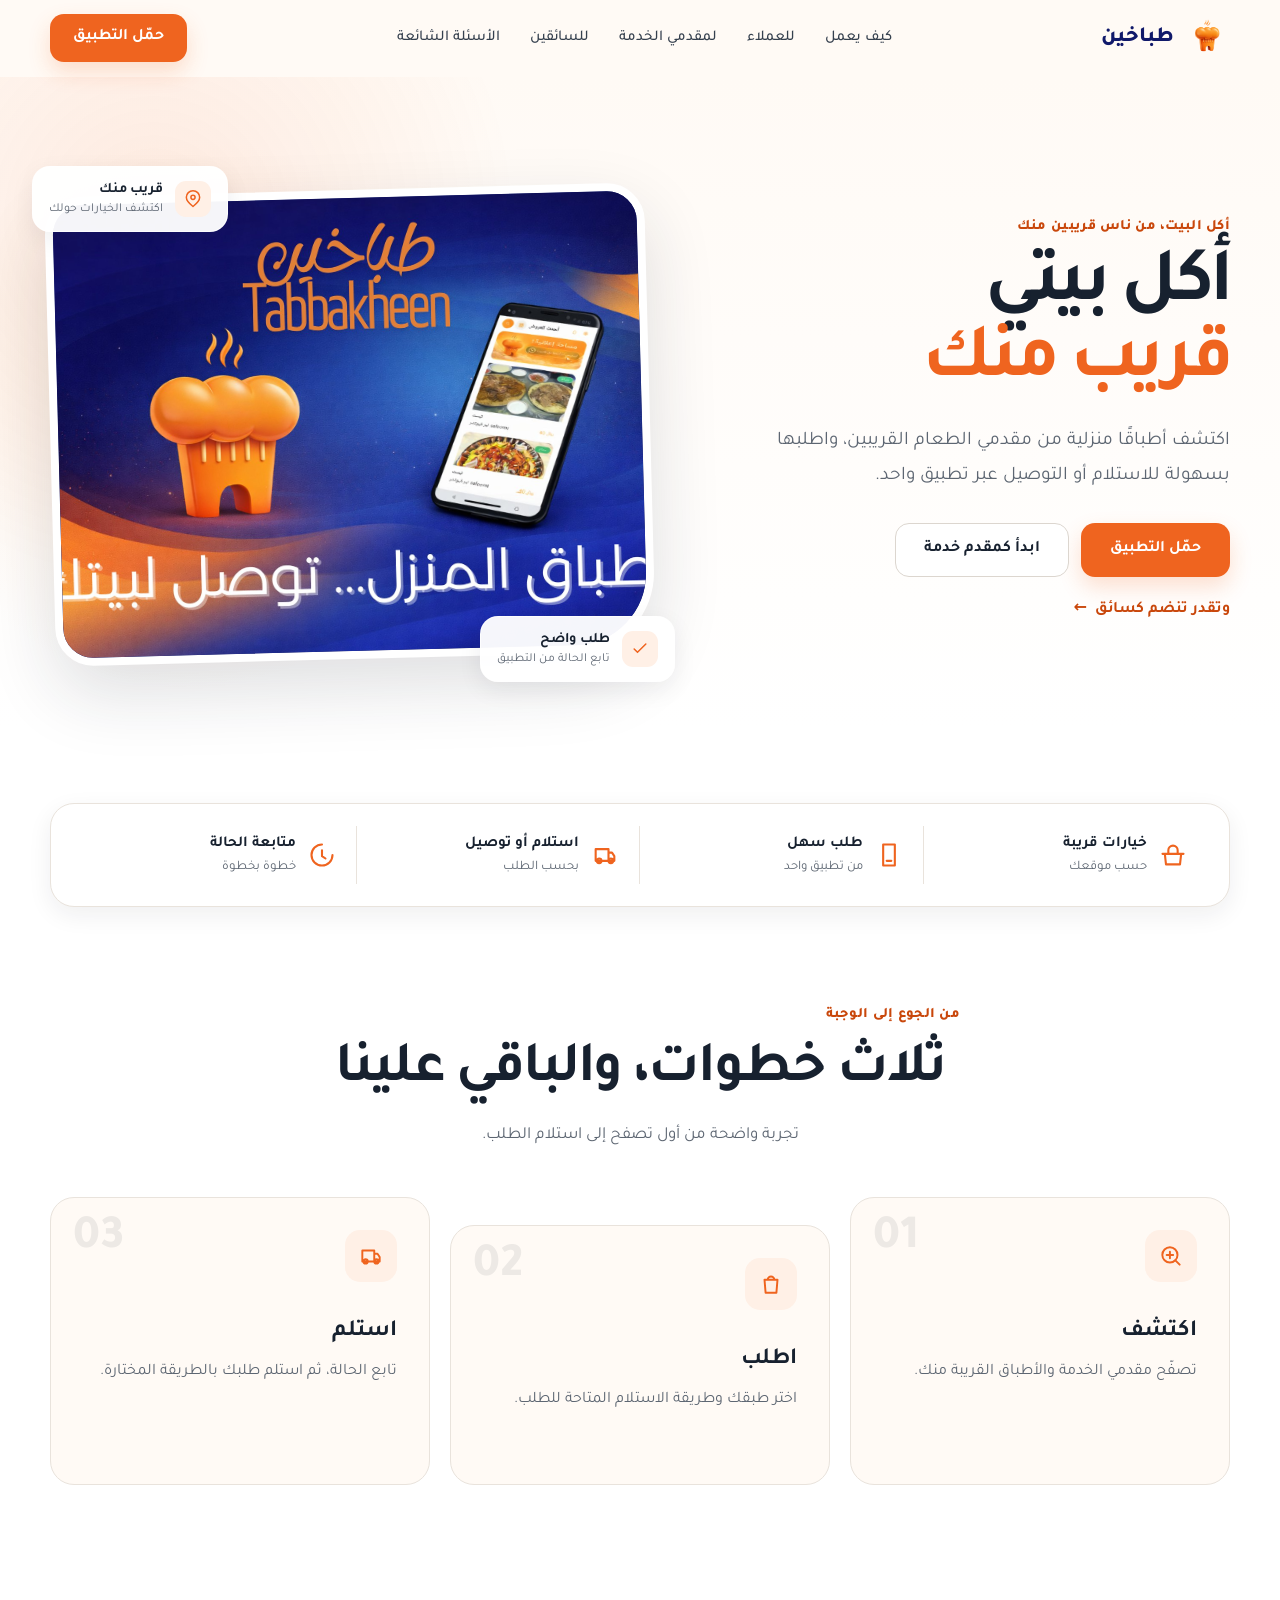
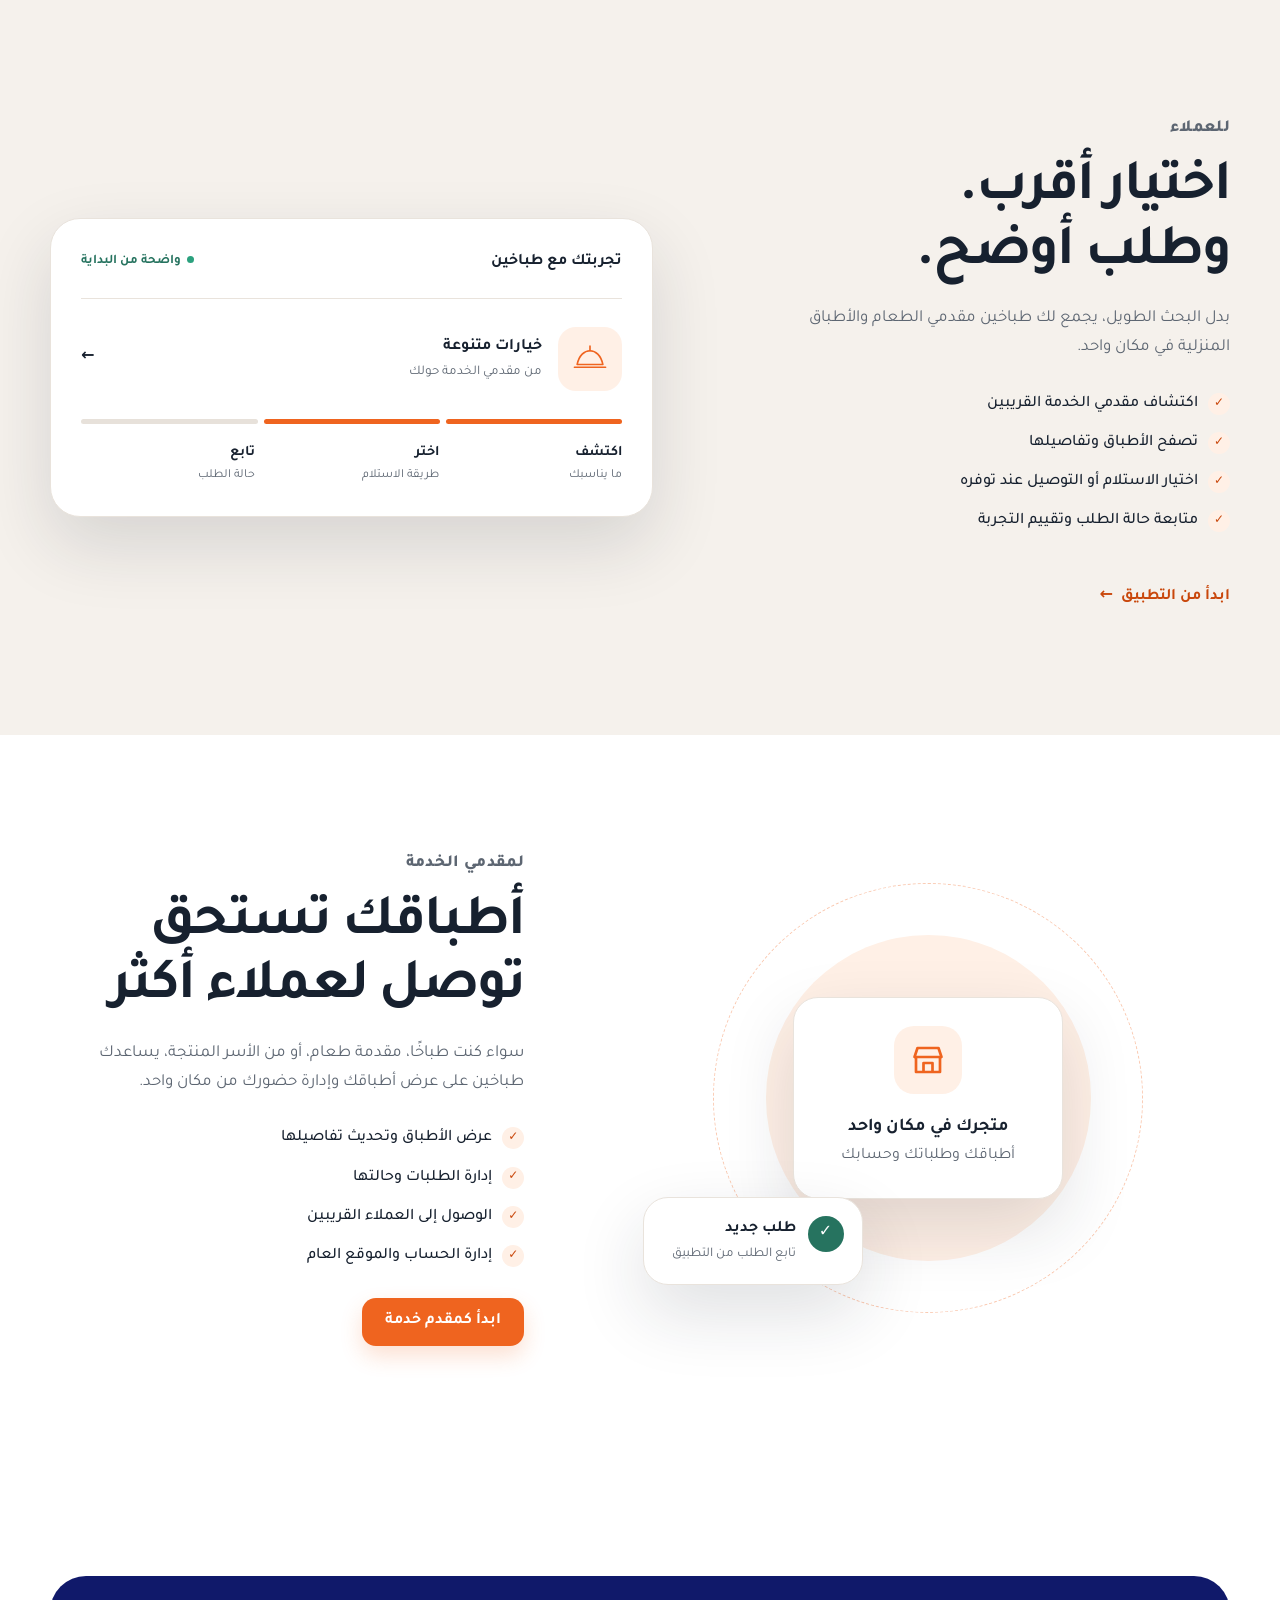
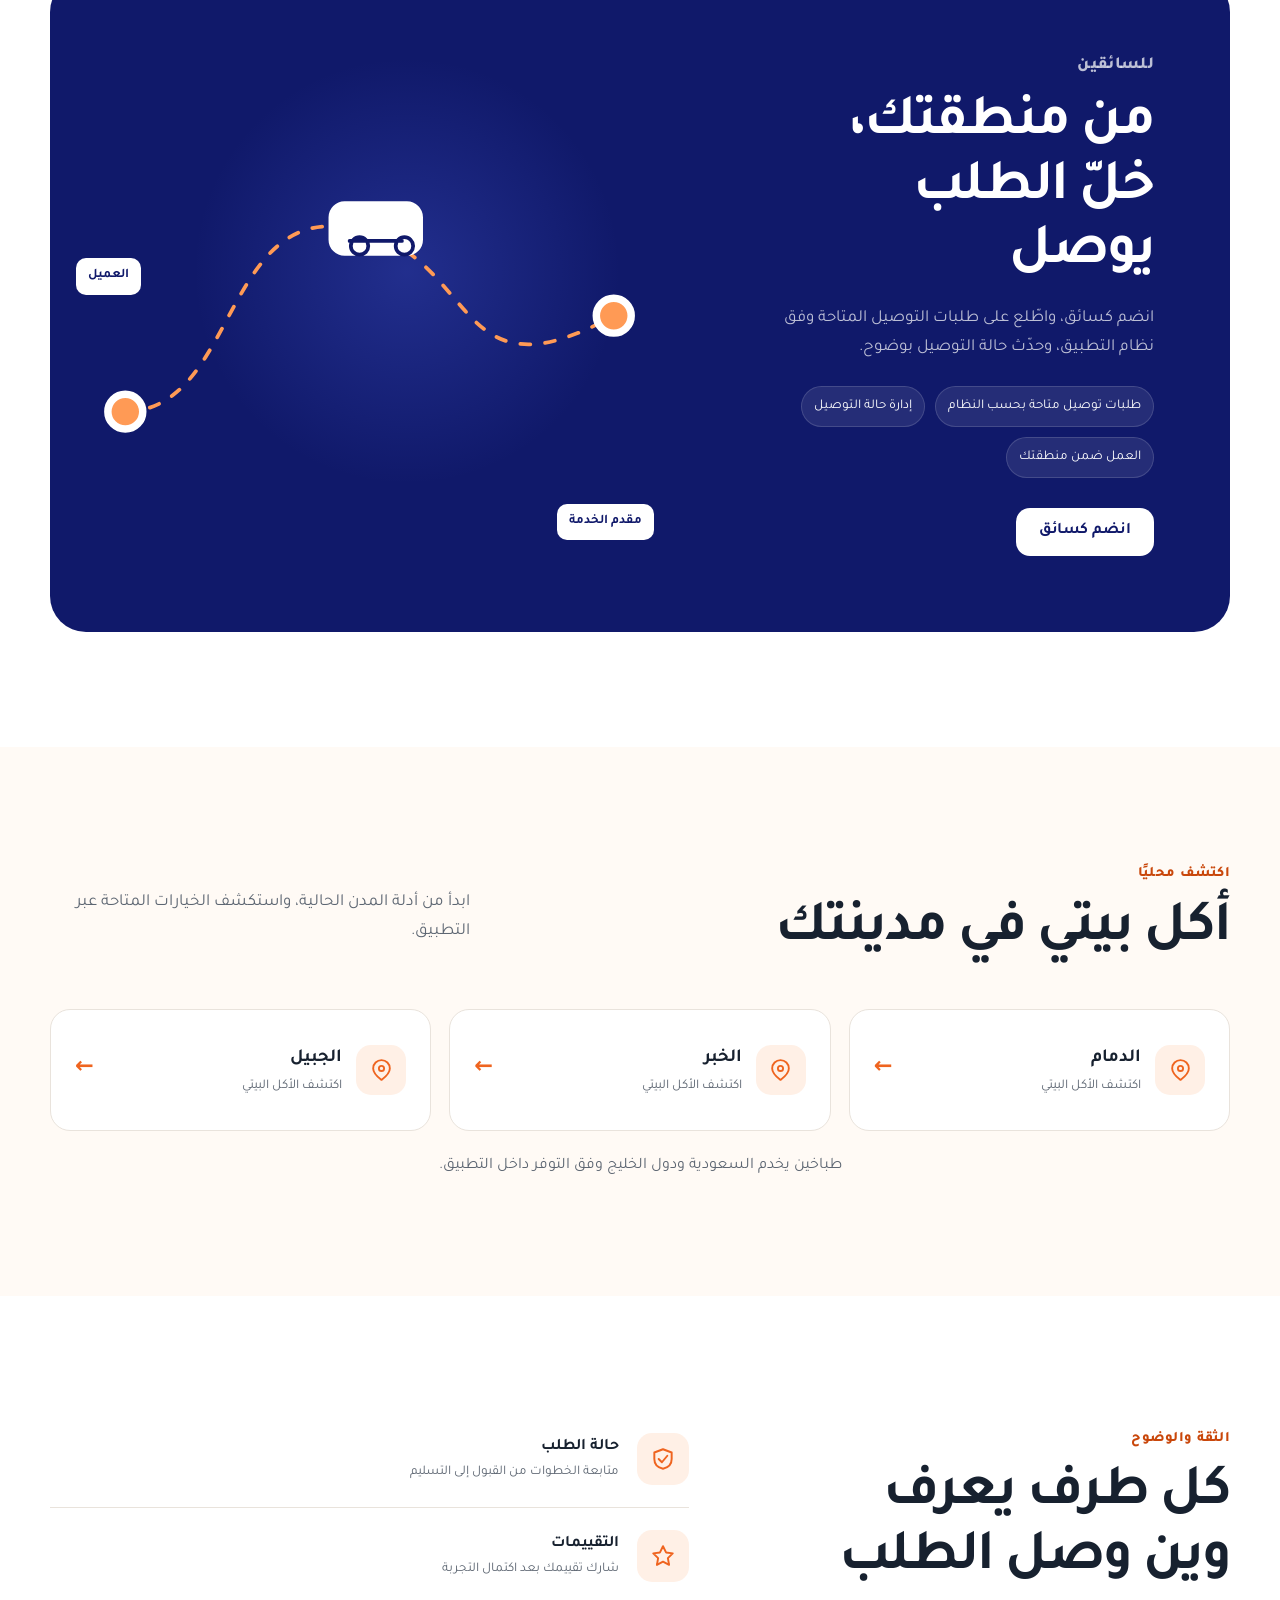
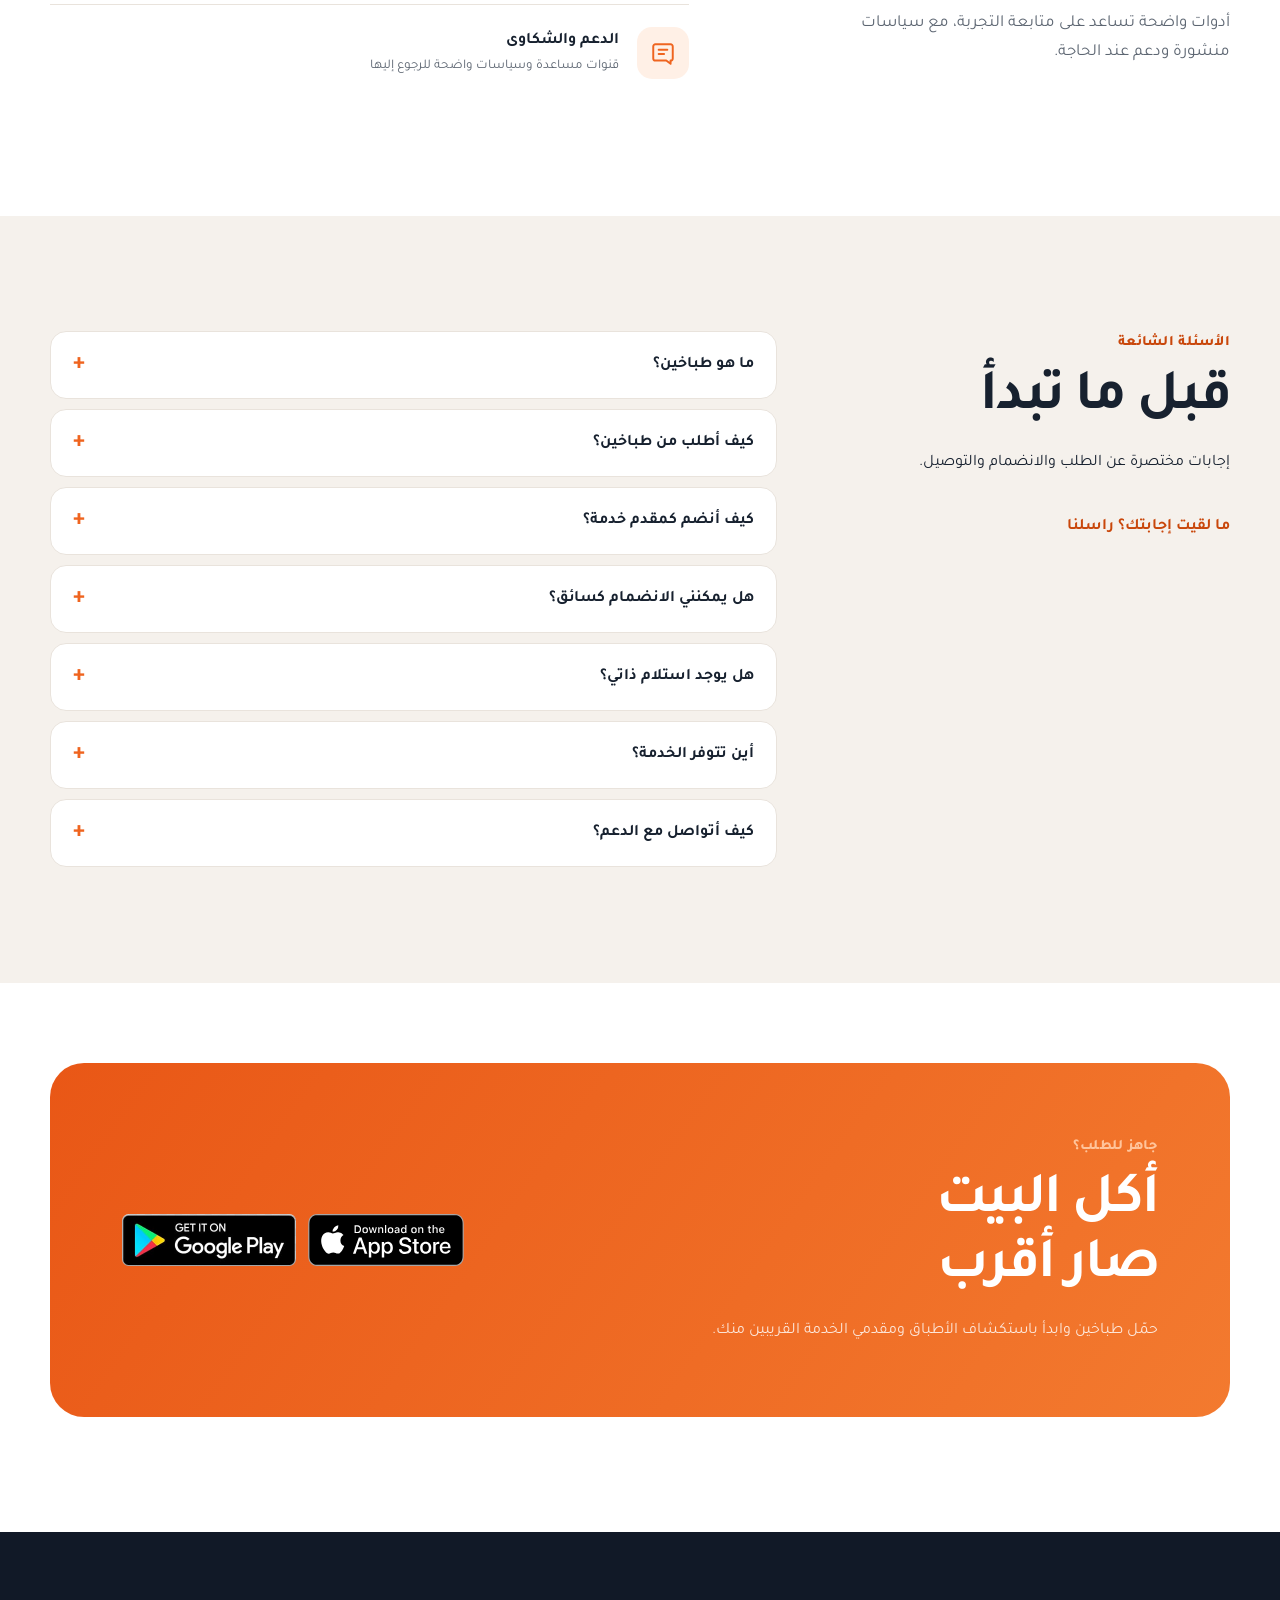
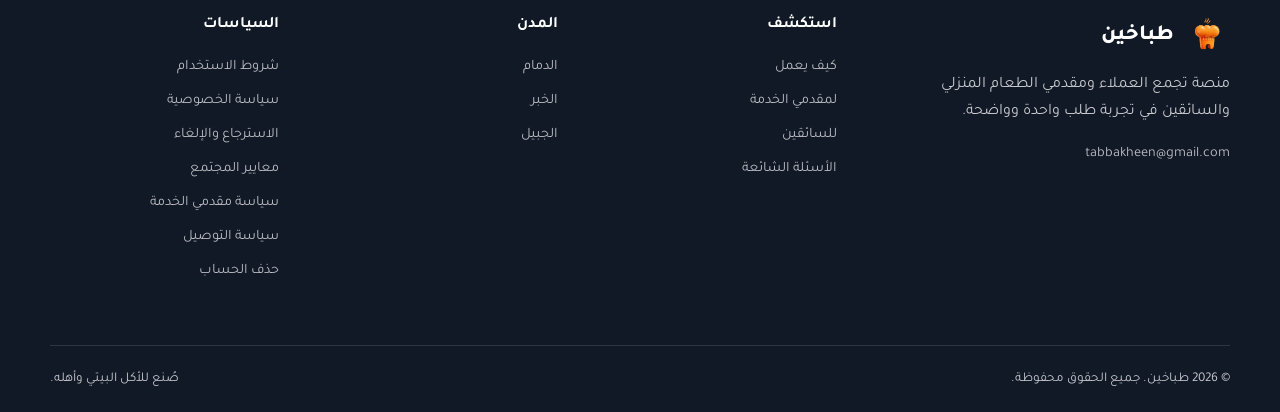
==== commit 5b4050c8: "style: unify landing and policy pages" ====
--- a/index.html
+++ b/index.html
@@ -13,7 +13,7 @@
   <meta property="og:description" content="اكتشف أكلًا بيتيًا من مقدمي الطعام القريبين، واطلبه للاستلام أو التوصيل عبر تطبيق طباخين.">
   <meta property="og:url" content="https://tabbakheen.com/"><meta property="og:image" content="https://tabbakheen.com/og-image.png">
   <meta property="og:image:width" content="1200"><meta property="og:image:height" content="630">
-  <meta property="og:image:alt" content="طباخين — أكل بيتي قريب منك"><meta property="og:locale" content="ar_SA">
+  <meta property="og:image:alt" content="طباخين: أكل بيتي قريب منك"><meta property="og:locale" content="ar_SA">
   <meta name="twitter:card" content="summary_large_image"><meta name="twitter:title" content="طباخين | أكل بيتي قريب منك">
   <meta name="twitter:description" content="اكتشف أكلًا بيتيًا من مقدمي الطعام القريبين، واطلبه للاستلام أو التوصيل عبر تطبيق طباخين.">
   <meta name="twitter:image" content="https://tabbakheen.com/og-image.png">
@@ -40,7 +40,7 @@
 <body>
 <a class="skip-link" href="#main-content">تجاوز إلى المحتوى</a>
 <header class="site-header" data-header><div class="container header-content">
-  <a href="/" class="nav-brand" aria-label="طباخين — الصفحة الرئيسية"><img src="/assets/logo.png" width="1080" height="1077" alt="" class="nav-logo-img"><span class="nav-brand-text">طباخين</span></a>
+  <a href="/" class="nav-brand" aria-label="طباخين، الصفحة الرئيسية"><img src="/assets/logo.png" width="1080" height="1077" alt="" class="nav-logo-img"><span class="nav-brand-text">طباخين</span></a>
   <button class="menu-toggle" type="button" aria-expanded="false" aria-controls="main-navigation" aria-label="فتح قائمة التنقل"><span></span><span></span><span></span></button>
   <nav id="main-navigation" class="main-nav" aria-label="التنقل الرئيسي"><a href="#how-it-works">كيف يعمل</a><a href="#customers">للعملاء</a><a href="#providers">لمقدمي الخدمة</a><a href="#drivers">للسائقين</a><a href="#faq">الأسئلة الشائعة</a></nav>
   <a class="btn btn-primary header-cta" href="#download">حمّل التطبيق</a>
@@ -48,7 +48,7 @@
 
 <main id="main-content">
   <section id="hero" class="hero-section"><div class="hero-glow" aria-hidden="true"></div><div class="container hero-content">
-    <div class="hero-text reveal"><p class="eyebrow"><span aria-hidden="true"></span> أكل البيت، من ناس قريبين منك</p><h1>أكل بيتي<br><em>قريب منك</em></h1><p class="hero-summary">اكتشف أطباقًا منزلية من مقدمي الطعام القريبين، واطلبها بسهولة للاستلام أو التوصيل عبر تطبيق واحد.</p><div class="hero-actions"><a class="btn btn-primary btn-large" href="#download">حمّل التطبيق</a><a class="btn btn-secondary btn-large" href="#providers">ابدأ كمقدم خدمة</a></div><a class="driver-link" href="#drivers">وتقدر تنضم كسائق <span aria-hidden="true">←</span></a></div>
+    <div class="hero-text reveal"><p class="eyebrow">أكل البيت، من ناس قريبين منك</p><h1>أكل بيتي<br><em>قريب منك</em></h1><p class="hero-summary">اكتشف أطباقًا منزلية من مقدمي الطعام القريبين، واطلبها بسهولة للاستلام أو التوصيل عبر تطبيق واحد.</p><div class="hero-actions"><a class="btn btn-primary btn-large" href="#download">حمّل التطبيق</a><a class="btn btn-secondary btn-large" href="#providers">ابدأ كمقدم خدمة</a></div><a class="driver-link" href="#drivers">وتقدر تنضم كسائق <span aria-hidden="true">←</span></a></div>
     <div class="hero-visual reveal" aria-label="واجهة تطبيق طباخين"><div class="visual-card visual-card-top" aria-hidden="true"><svg viewBox="0 0 24 24"><path d="M20 10c0 5-8 11-8 11S4 15 4 10a8 8 0 1 1 16 0Z"/><circle cx="12" cy="10" r="2.5"/></svg><span><strong>قريب منك</strong>اكتشف الخيارات حولك</span></div><picture class="hero-picture"><img src="/assets/banner-hero.jpg" width="1600" height="1067" alt="تطبيق طباخين يعرض أطباقًا منزلية وطلبات الطعام" class="hero-image" fetchpriority="high"></picture><div class="visual-card visual-card-bottom" aria-hidden="true"><svg viewBox="0 0 24 24"><path d="m5 12 4 4L19 6"/></svg><span><strong>طلب واضح</strong>تابع الحالة من التطبيق</span></div></div>
   </div><div class="container quick-benefits" aria-label="مزايا طباخين">
     <div><svg viewBox="0 0 24 24" aria-hidden="true"><path d="M3 11h18M5 11l1 9h12l1-9M8 11V8a4 4 0 0 1 8 0v3"/></svg><span><strong>خيارات قريبة</strong>حسب موقعك</span></div>
--- a/styles.css
+++ b/styles.css
@@ -59,8 +59,7 @@
 .hero-section { position: relative; padding: 72px 0 0; isolation: isolate; background: radial-gradient(circle at 12% 18%, rgba(239,100,31,.11), transparent 28%), linear-gradient(180deg, #fffaf5, #fff 82%); }
 .hero-glow { position: absolute; z-index: -1; top: 6%; inset-inline-end: -8%; width: 45vw; height: 45vw; max-width: 650px; max-height: 650px; background: radial-gradient(circle, rgba(255,190,134,.22), transparent 68%); }
 .hero-content { display: grid; grid-template-columns: .9fr 1.1fr; align-items: center; gap: clamp(36px, 7vw, 92px); min-height: 550px; }
-.eyebrow { display: flex; align-items: center; gap: 8px; margin-bottom: 12px; color: var(--orange-dark); font-size: .9rem; font-weight: 800; letter-spacing: .02em; }
-.eyebrow > span { width: 24px; height: 2px; background: var(--orange); }
+.eyebrow { display: flex; align-items: center; margin-bottom: 12px; color: var(--orange-dark); font-size: .9rem; font-weight: 800; letter-spacing: .02em; }
 .hero-text h1 { max-width: 600px; margin-bottom: 22px; font-size: clamp(3.3rem, 6vw, 5.75rem); line-height: .98; letter-spacing: -.055em; }
 .hero-text h1 em { color: var(--orange); font-style: normal; }
 .hero-summary { max-width: 560px; margin-bottom: 28px; color: var(--muted); font-size: clamp(1.06rem, 1.5vw, 1.25rem); line-height: 1.85; }
@@ -146,6 +145,24 @@
 /* Shared legacy page styles */
 .section-alt { background: #f5f1ec; }.section-title { margin-bottom: 22px; font-size: clamp(2rem,4vw,3rem); line-height: 1.2; }.section-subtitle { max-width: 760px; color: var(--muted); }.cards-grid { display: grid; grid-template-columns: repeat(3,1fr); gap: 18px; }.card, .info-card { padding: 26px; background: #fff; border: 1px solid var(--line); border-radius: 20px; box-shadow: var(--shadow-sm); }.card p, .info-card p { color: var(--muted); }.two-column { display: grid; grid-template-columns: repeat(2,1fr); gap: 40px; }.feature-list { padding-inline-start: 22px; }.about-features { display: grid; grid-template-columns: repeat(2,1fr); gap: 15px; }.about-feature-item { padding: 20px; background:#fff; border:1px solid var(--line); border-radius:16px; }.about-feature-item strong,.about-feature-item span { display:block; }.about-feature-item span { color:var(--muted); }.section-cta { color:#fff; background:var(--orange); }.cta-content { display:flex; justify-content:space-between; align-items:center; gap:30px; }
 
+/* City pages share the home design system without changing their SEO content. */
+.city-hero { padding: clamp(64px, 8vw, 104px) 0; background: radial-gradient(circle at 12% 18%, rgba(239,100,31,.11), transparent 28%), linear-gradient(180deg, #fffaf5, #fff); }
+.city-hero .hero-content { display: block; min-height: 0; }
+.city-hero .hero-text { max-width: 840px; margin-inline: auto; text-align: center; }
+.city-hero .hero-text h1 { max-width: none; margin-bottom: 22px; font-size: clamp(2.5rem, 5vw, 4.7rem); }
+.city-hero .hero-text > p { max-width: 760px; margin: 0 auto 28px; color: var(--muted); font-size: 1.08rem; }
+.city-hero .hero-actions, .city-hero .store-badges { justify-content: center; }
+.city-features-grid .card { border-top: 3px solid var(--orange); }
+.card-link { display: block; transition: transform .2s, border-color .2s, box-shadow .2s; }
+.card-link:hover { transform: translateY(-3px); border-color: #f6b389; box-shadow: var(--shadow-lg); }
+.card-cta { display: inline-flex; min-height: 44px; align-items: center; margin-top: 8px; color: var(--orange-dark); font-weight: 700; }
+.about-content { max-width: 820px; }
+.about-content p { color: var(--muted); font-size: 1.04rem; }
+.footer-content { display: grid; gap: 20px; text-align: center; }
+.footer-content > p { max-width: 760px; margin: 0 auto; }
+.footer-links { display: flex; flex-wrap: wrap; justify-content: center; gap: 8px 20px; }
+.footer-links a { min-height: 44px !important; display: inline-flex !important; align-items: center; }
+
 .reveal { opacity: 0; transform: translateY(18px); transition: opacity .65s ease, transform .65s cubic-bezier(.2,.7,.2,1); }.reveal.is-visible { opacity: 1; transform: none; }
 
 @media (max-width: 1023px) {
@@ -156,7 +173,7 @@
 
 @media (max-width: 767px) {
   :root { --header-height: 68px; }.container { width: min(calc(100% - 28px), var(--container)); }.nav-logo-img { width: 40px; height: 40px; }.nav-brand { font-size: 1.18rem; }.hero-section { padding-top: 42px; }.hero-content { grid-template-columns: 1fr; min-height: auto; }.hero-text { text-align: center; }.hero-text .eyebrow,.hero-actions { justify-content: center; }.hero-summary { margin-inline: auto; }.hero-text h1 { font-size: clamp(3.2rem,15vw,4.5rem); }.driver-link { justify-content: center; }.hero-visual { width: min(100%, 550px); margin-inline: auto; }.visual-card { min-width: 155px; padding: 10px 12px; }.visual-card-top { inset-inline-end: -3px; }.visual-card-bottom { inset-inline-start: -3px; }.quick-benefits { margin-top: 30px; transform: translateY(28px); }
-  .section { padding: 80px 0; }.section-how { padding-top: 110px; }.steps-grid { grid-template-columns: 1fr; }.step-card,.step-card:nth-child(2) { min-height: 0; margin-top: 0; }.audience-grid,.audience-grid-reverse,.driver-card,.trust-grid,.faq-layout { grid-template-columns: 1fr; }.audience-grid-reverse .provider-visual { order: 2; }.provider-visual { min-height: 380px; }.driver-card { border-radius: 26px; }.route-visual { min-height: 310px; }.section-heading-row { display: block; }.city-grid { grid-template-columns: 1fr; }.download-card { display: grid; text-align: center; }.download-card .eyebrow,.download-card .store-badges { justify-content: center; }.footer-grid { grid-template-columns: repeat(2,1fr); }.footer-brand { grid-column: 1 / -1; }.two-column,.cards-grid { grid-template-columns: 1fr; }.cta-content { display:grid; }.about-features { grid-template-columns:1fr; }
+  .section { padding: 80px 0; }.section-how { padding-top: 110px; }.steps-grid { grid-template-columns: 1fr; }.step-card,.step-card:nth-child(2) { min-height: 0; margin-top: 0; }.audience-grid,.audience-grid-reverse,.driver-card,.trust-grid,.faq-layout { grid-template-columns: 1fr; }.audience-grid-reverse .provider-visual { order: 2; }.provider-visual { min-height: 380px; }.driver-card { border-radius: 26px; }.route-visual { min-height: 310px; }.section-heading-row { display: block; }.city-grid { grid-template-columns: 1fr; }.download-card { display: grid; text-align: center; }.download-card .eyebrow,.download-card .store-badges { justify-content: center; }.footer-grid { grid-template-columns: repeat(2,1fr); }.footer-brand { grid-column: 1 / -1; }.two-column,.cards-grid { grid-template-columns: 1fr; }.cta-content { display:grid; }.about-features { grid-template-columns:1fr; }.city-hero { padding: 48px 0 64px; }.city-hero .hero-actions { display: grid; justify-items: center; }.city-hero .store-badges { justify-content: center; }
 }
 
 @media (max-width: 479px) {
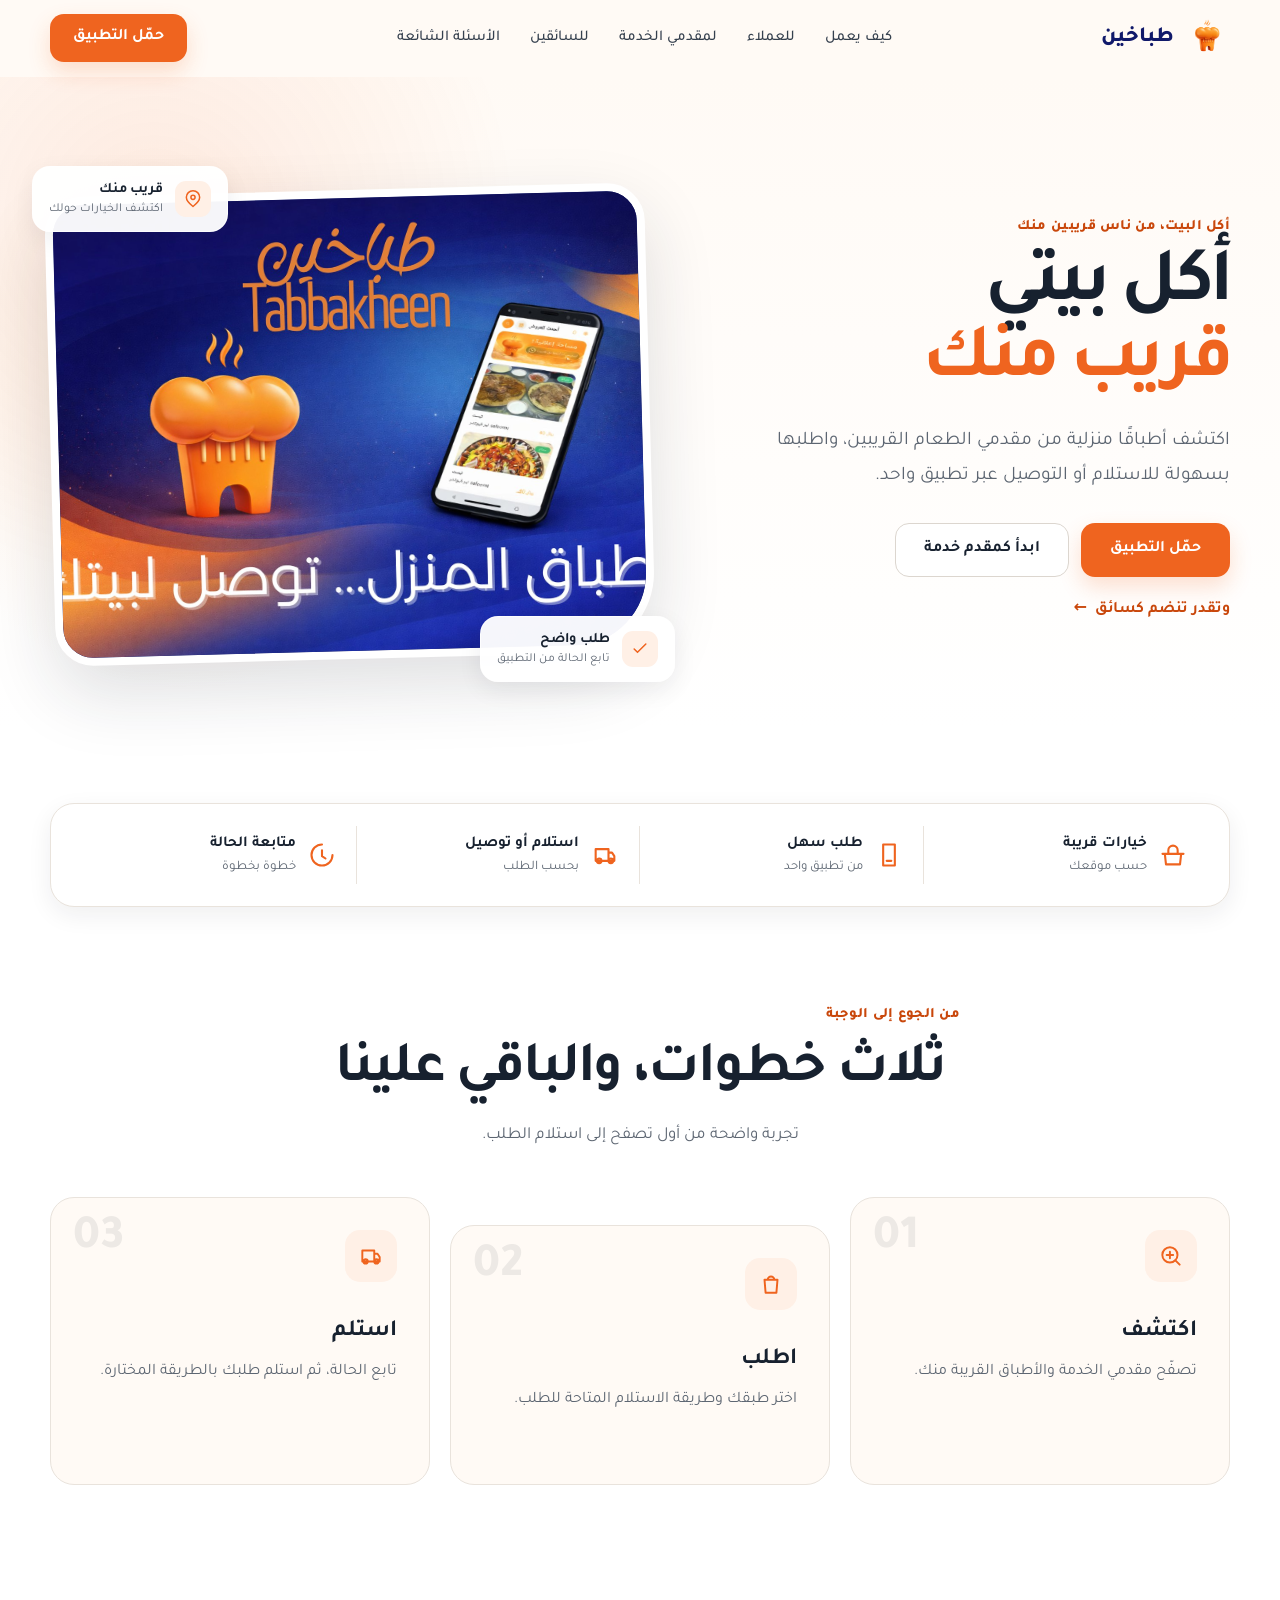
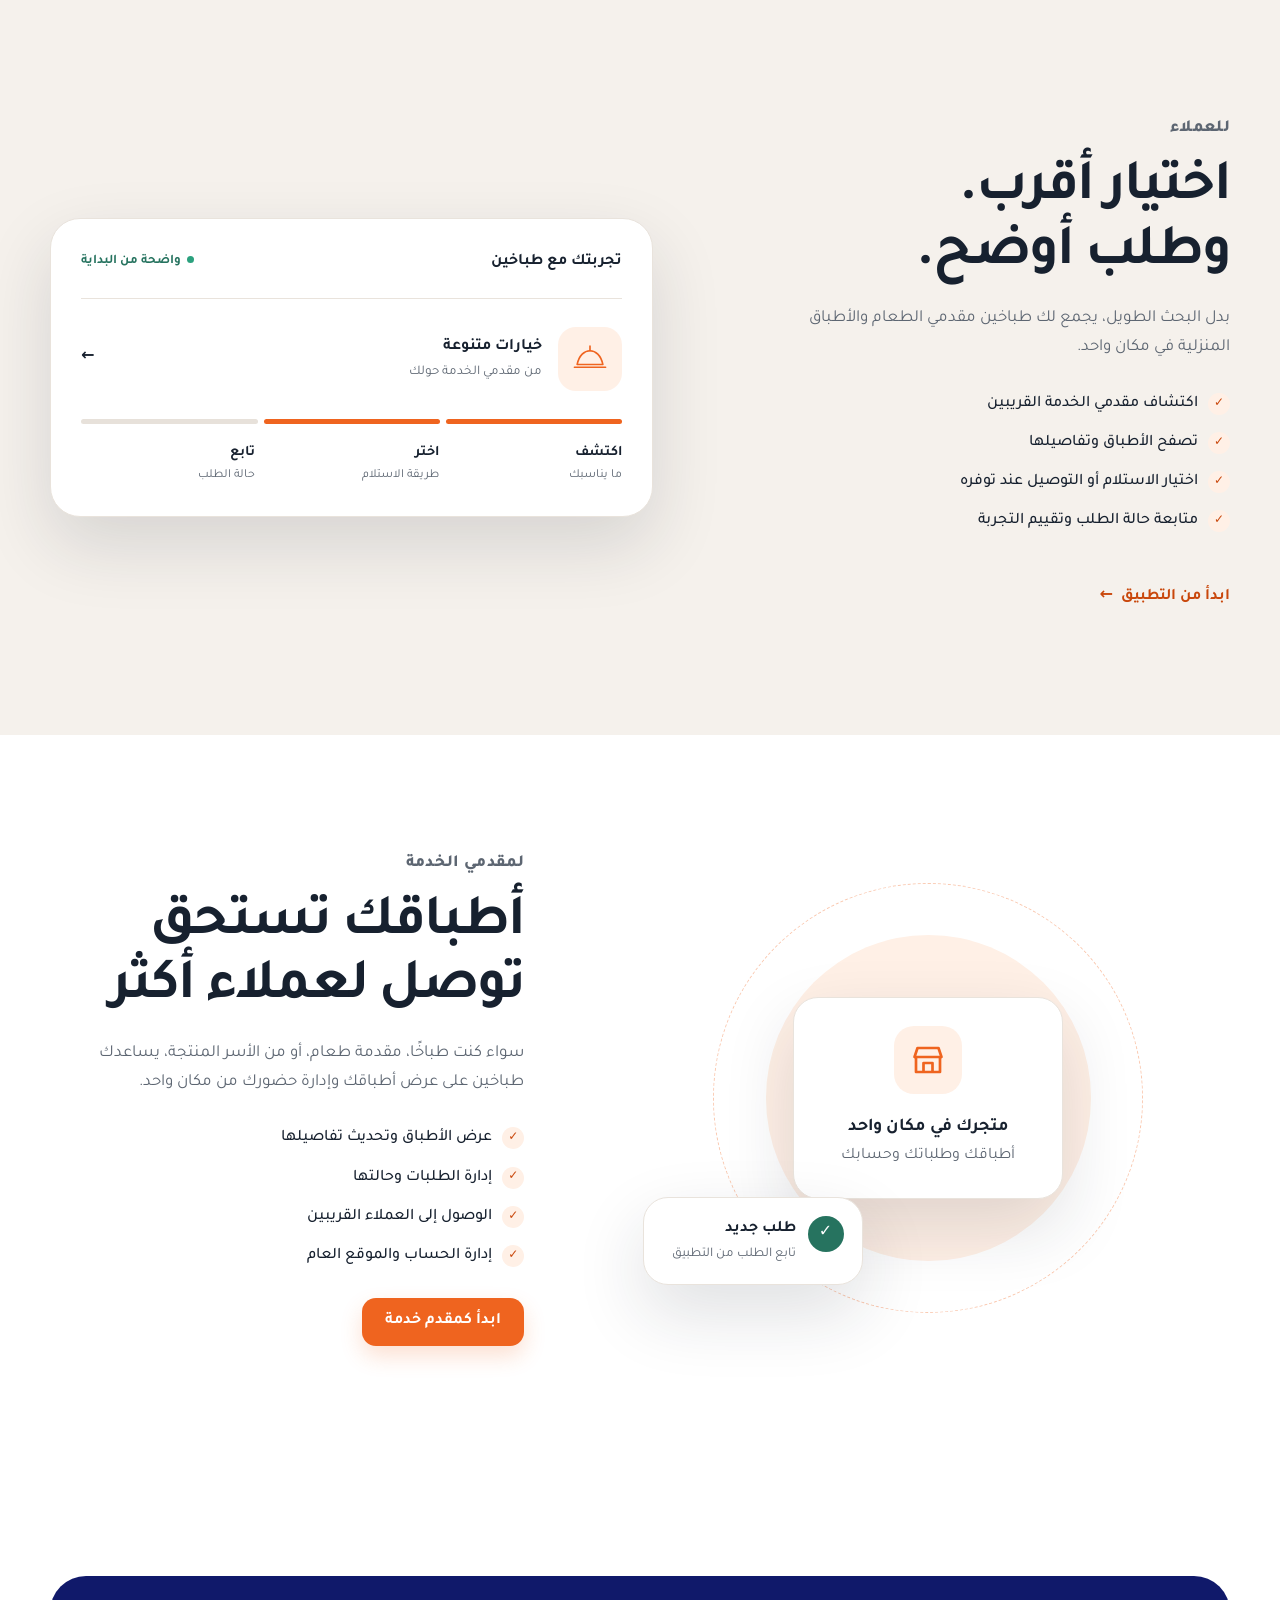
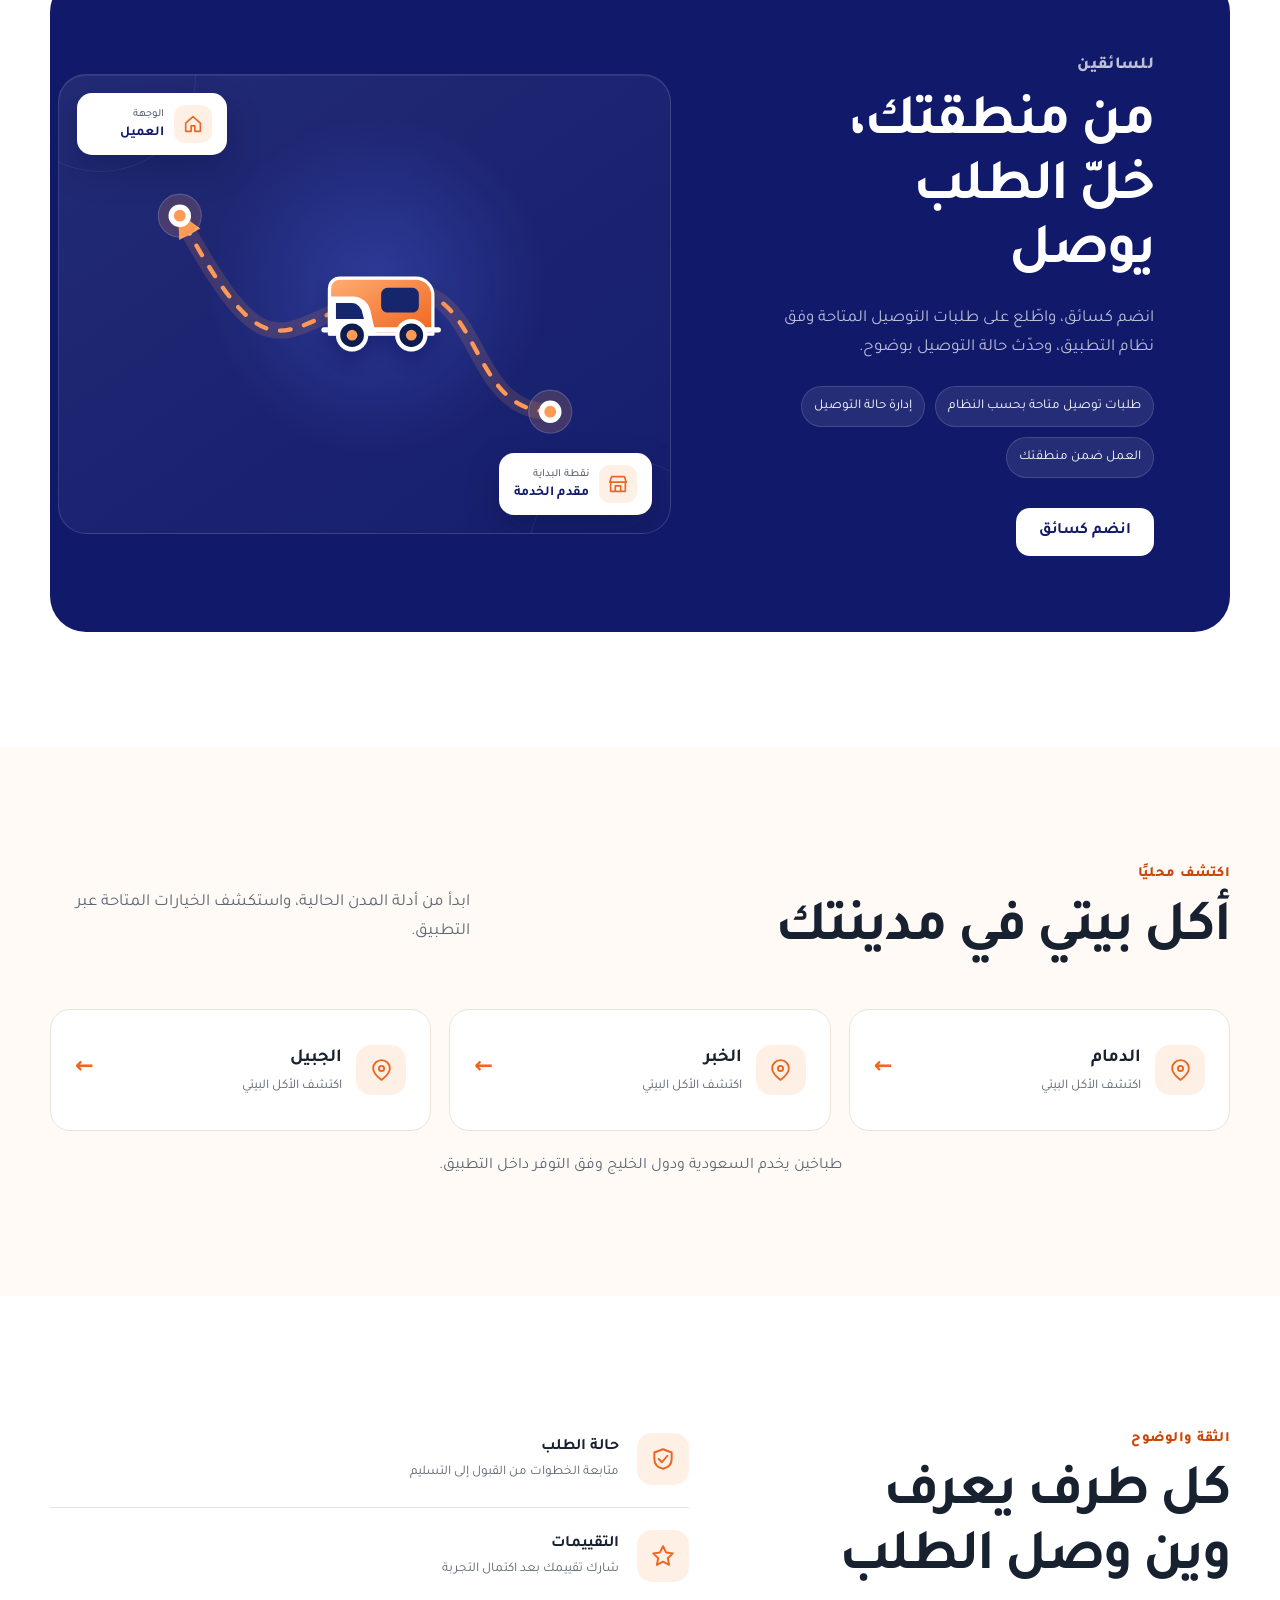
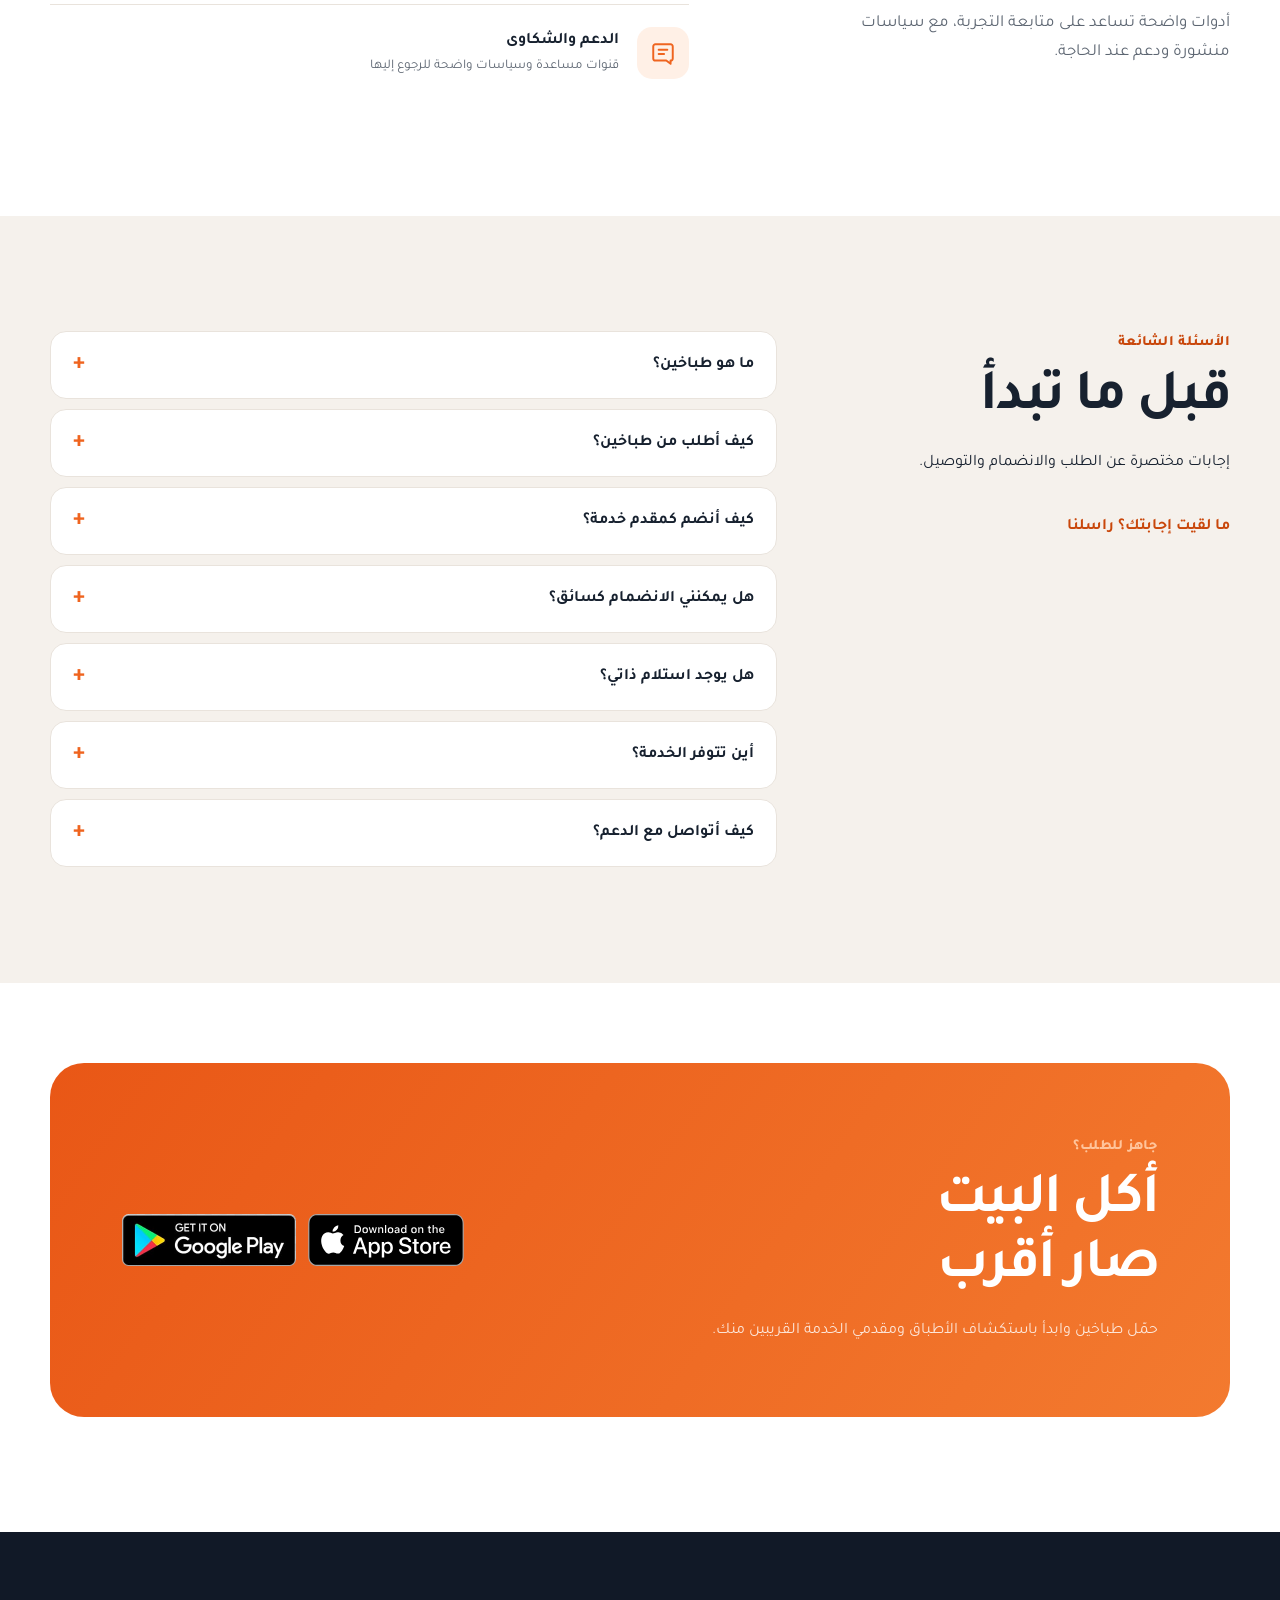
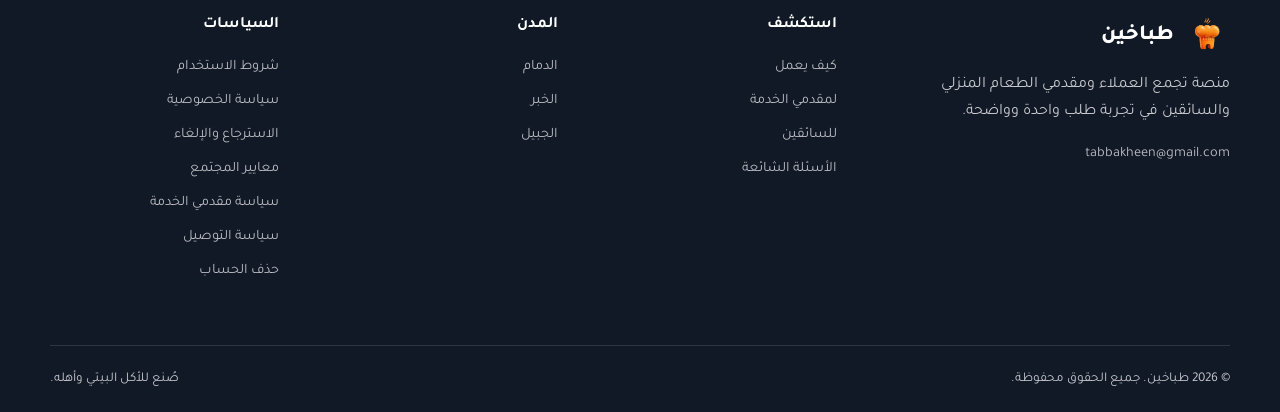
==== commit 6baebd63: "fix: refine driver delivery illustration" ====
--- a/index.html
+++ b/index.html
@@ -3,6 +3,7 @@
 <head>
   <meta charset="UTF-8">
   <meta name="viewport" content="width=device-width, initial-scale=1">
+  <script>document.documentElement.classList.add('js')</script>
   <title>طباخين | أكل بيتي قريب منك</title>
   <meta name="description" content="اكتشف أكلًا بيتيًا من مقدمي الطعام القريبين عبر طباخين، واطلب بسهولة مع خيار الاستلام أو التوصيل ومتابعة حالة الطلب.">
   <meta name="robots" content="index, follow">
@@ -20,7 +21,7 @@
   <link rel="preconnect" href="https://fonts.googleapis.com"><link rel="preconnect" href="https://fonts.gstatic.com" crossorigin>
   <link href="https://fonts.googleapis.com/css2?family=Tajawal:wght@400;500;700;800&display=swap" rel="stylesheet">
   <link rel="icon" type="image/png" href="/assets/logo.png"><link rel="preload" as="image" href="/assets/banner-hero.jpg" type="image/jpeg">
-  <link rel="stylesheet" href="/styles.css">
+  <link rel="stylesheet" href="/styles-20261001.css">
   <script type="application/ld+json">
   {"@context":"https://schema.org","@graph":[
     {"@type":"Organization","@id":"https://tabbakheen.com/#organization","name":"طباخين","alternateName":"Tabbakheen","url":"https://tabbakheen.com/","logo":"https://tabbakheen.com/assets/logo.png","description":"منصة تربط العملاء بمقدمي الطعام المنزلي والسائقين في السعودية ودول الخليج.","email":"tabbakheen@gmail.com","areaServed":"السعودية ودول الخليج"},
@@ -49,36 +50,36 @@
 <main id="main-content">
   <section id="hero" class="hero-section"><div class="hero-glow" aria-hidden="true"></div><div class="container hero-content">
     <div class="hero-text reveal"><p class="eyebrow">أكل البيت، من ناس قريبين منك</p><h1>أكل بيتي<br><em>قريب منك</em></h1><p class="hero-summary">اكتشف أطباقًا منزلية من مقدمي الطعام القريبين، واطلبها بسهولة للاستلام أو التوصيل عبر تطبيق واحد.</p><div class="hero-actions"><a class="btn btn-primary btn-large" href="#download">حمّل التطبيق</a><a class="btn btn-secondary btn-large" href="#providers">ابدأ كمقدم خدمة</a></div><a class="driver-link" href="#drivers">وتقدر تنضم كسائق <span aria-hidden="true">←</span></a></div>
-    <div class="hero-visual reveal" aria-label="واجهة تطبيق طباخين"><div class="visual-card visual-card-top" aria-hidden="true"><svg viewBox="0 0 24 24"><path d="M20 10c0 5-8 11-8 11S4 15 4 10a8 8 0 1 1 16 0Z"/><circle cx="12" cy="10" r="2.5"/></svg><span><strong>قريب منك</strong>اكتشف الخيارات حولك</span></div><picture class="hero-picture"><img src="/assets/banner-hero.jpg" width="1600" height="1067" alt="تطبيق طباخين يعرض أطباقًا منزلية وطلبات الطعام" class="hero-image" fetchpriority="high"></picture><div class="visual-card visual-card-bottom" aria-hidden="true"><svg viewBox="0 0 24 24"><path d="m5 12 4 4L19 6"/></svg><span><strong>طلب واضح</strong>تابع الحالة من التطبيق</span></div></div>
+    <div class="hero-visual reveal" aria-label="واجهة تطبيق طباخين"><div class="visual-card visual-card-top" aria-hidden="true"><svg aria-hidden="true" focusable="false" viewBox="0 0 24 24"><path d="M20 10c0 5-8 11-8 11S4 15 4 10a8 8 0 1 1 16 0Z"/><circle cx="12" cy="10" r="2.5"/></svg><span><strong>قريب منك</strong>اكتشف الخيارات حولك</span></div><picture class="hero-picture"><img src="/assets/banner-hero.jpg" width="1600" height="1067" alt="تطبيق طباخين يعرض أطباقًا منزلية وطلبات الطعام" class="hero-image" fetchpriority="high"></picture><div class="visual-card visual-card-bottom" aria-hidden="true"><svg aria-hidden="true" focusable="false" viewBox="0 0 24 24"><path d="m5 12 4 4L19 6"/></svg><span><strong>طلب واضح</strong>تابع الحالة من التطبيق</span></div></div>
   </div><div class="container quick-benefits" aria-label="مزايا طباخين">
-    <div><svg viewBox="0 0 24 24" aria-hidden="true"><path d="M3 11h18M5 11l1 9h12l1-9M8 11V8a4 4 0 0 1 8 0v3"/></svg><span><strong>خيارات قريبة</strong>حسب موقعك</span></div>
-    <div><svg viewBox="0 0 24 24" aria-hidden="true"><path d="M7 3h10v18H7zM10 17h4"/></svg><span><strong>طلب سهل</strong>من تطبيق واحد</span></div>
-    <div><svg viewBox="0 0 24 24" aria-hidden="true"><path d="M4 7h11v10H4zM15 10h3l2 3v4h-5M7 19a2 2 0 1 0 0-4 2 2 0 0 0 0 4Zm10 0a2 2 0 1 0 0-4 2 2 0 0 0 0 4Z"/></svg><span><strong>استلام أو توصيل</strong>بحسب الطلب</span></div>
-    <div><svg viewBox="0 0 24 24" aria-hidden="true"><path d="M12 8v5l3 2M21 12a9 9 0 1 1-9-9"/></svg><span><strong>متابعة الحالة</strong>خطوة بخطوة</span></div>
+    <div><svg aria-hidden="true" focusable="false" viewBox="0 0 24 24"><path d="M3 11h18M5 11l1 9h12l1-9M8 11V8a4 4 0 0 1 8 0v3"/></svg><span><strong>خيارات قريبة</strong>حسب موقعك</span></div>
+    <div><svg aria-hidden="true" focusable="false" viewBox="0 0 24 24"><path d="M7 3h10v18H7zM10 17h4"/></svg><span><strong>طلب سهل</strong>من تطبيق واحد</span></div>
+    <div><svg aria-hidden="true" focusable="false" viewBox="0 0 24 24"><path d="M4 7h11v10H4zM15 10h3l2 3v4h-5M7 19a2 2 0 1 0 0-4 2 2 0 0 0 0 4Zm10 0a2 2 0 1 0 0-4 2 2 0 0 0 0 4Z"/></svg><span><strong>استلام أو توصيل</strong>بحسب الطلب</span></div>
+    <div><svg aria-hidden="true" focusable="false" viewBox="0 0 24 24"><path d="M12 8v5l3 2M21 12a9 9 0 1 1-9-9"/></svg><span><strong>متابعة الحالة</strong>خطوة بخطوة</span></div>
   </div></section>
 
   <section id="how-it-works" class="section section-how"><div class="container"><div class="section-heading reveal"><p class="eyebrow">من الجوع إلى الوجبة</p><h2>ثلاث خطوات، والباقي علينا</h2><p>تجربة واضحة من أول تصفح إلى استلام الطلب.</p></div><ol class="steps-grid">
-    <li class="step-card reveal"><span class="step-number">01</span><span class="icon-box"><svg viewBox="0 0 24 24"><circle cx="11" cy="11" r="7"/><path d="m20 20-4-4M11 8v6M8 11h6"/></svg></span><h3>اكتشف</h3><p>تصفّح مقدمي الخدمة والأطباق القريبة منك.</p></li>
-    <li class="step-card reveal"><span class="step-number">02</span><span class="icon-box"><svg viewBox="0 0 24 24"><path d="M6 8h12l-1 12H7L6 8ZM9 8a3 3 0 0 1 6 0"/></svg></span><h3>اطلب</h3><p>اختر طبقك وطريقة الاستلام المتاحة للطلب.</p></li>
-    <li class="step-card reveal"><span class="step-number">03</span><span class="icon-box"><svg viewBox="0 0 24 24"><path d="M4 7h11v10H4zM15 10h3l2 3v4h-5M7 19a2 2 0 1 0 0-4 2 2 0 0 0 0 4Zm10 0a2 2 0 1 0 0-4 2 2 0 0 0 0 4Z"/></svg></span><h3>استلم</h3><p>تابع الحالة، ثم استلم طلبك بالطريقة المختارة.</p></li>
+    <li class="step-card reveal"><span class="step-number">01</span><span class="icon-box"><svg aria-hidden="true" focusable="false" viewBox="0 0 24 24"><circle cx="11" cy="11" r="7"/><path d="m20 20-4-4M11 8v6M8 11h6"/></svg></span><h3>اكتشف</h3><p>تصفّح مقدمي الخدمة والأطباق القريبة منك.</p></li>
+    <li class="step-card reveal"><span class="step-number">02</span><span class="icon-box"><svg aria-hidden="true" focusable="false" viewBox="0 0 24 24"><path d="M6 8h12l-1 12H7L6 8ZM9 8a3 3 0 0 1 6 0"/></svg></span><h3>اطلب</h3><p>اختر طبقك وطريقة الاستلام المتاحة للطلب.</p></li>
+    <li class="step-card reveal"><span class="step-number">03</span><span class="icon-box"><svg aria-hidden="true" focusable="false" viewBox="0 0 24 24"><path d="M4 7h11v10H4zM15 10h3l2 3v4h-5M7 19a2 2 0 1 0 0-4 2 2 0 0 0 0 4Zm10 0a2 2 0 1 0 0-4 2 2 0 0 0 0 4Z"/></svg></span><h3>استلم</h3><p>تابع الحالة، ثم استلم طلبك بالطريقة المختارة.</p></li>
   </ol></div></section>
 
-  <section id="customers" class="section section-audience section-customer"><div class="container audience-grid"><div class="audience-copy reveal"><p class="eyebrow">للعملاء</p><h2>اختيار أقرب.<br>وطلب أوضح.</h2><p>بدل البحث الطويل، يجمع لك طباخين مقدمي الطعام والأطباق المنزلية في مكان واحد.</p><ul class="check-list"><li>اكتشاف مقدمي الخدمة القريبين</li><li>تصفح الأطباق وتفاصيلها</li><li>اختيار الاستلام أو التوصيل عند توفره</li><li>متابعة حالة الطلب وتقييم التجربة</li></ul><a class="text-link" href="#download">ابدأ من التطبيق <span aria-hidden="true">←</span></a></div><div class="experience-panel reveal" aria-label="ملخص تجربة العميل"><div class="experience-top"><span>تجربتك مع طباخين</span><span class="status-dot">واضحة من البداية</span></div><div class="dish-row"><span class="dish-thumb" aria-hidden="true"><svg viewBox="0 0 48 48"><path d="M10 30c2-10 8-15 14-15s12 5 14 15H10Z"/><path d="M7 33h34M24 10v5"/></svg></span><span><strong>خيارات متنوعة</strong><small>من مقدمي الخدمة حولك</small></span><b aria-hidden="true">←</b></div><div class="progress-line" aria-hidden="true"><i></i><i></i><i></i></div><div class="experience-stats"><span><strong>اكتشف</strong>ما يناسبك</span><span><strong>اختر</strong>طريقة الاستلام</span><span><strong>تابع</strong>حالة الطلب</span></div></div></div></section>
+  <section id="customers" class="section section-audience section-customer"><div class="container audience-grid"><div class="audience-copy reveal"><p class="eyebrow">للعملاء</p><h2>اختيار أقرب.<br>وطلب أوضح.</h2><p>بدل البحث الطويل، يجمع لك طباخين مقدمي الطعام والأطباق المنزلية في مكان واحد.</p><ul class="check-list"><li>اكتشاف مقدمي الخدمة القريبين</li><li>تصفح الأطباق وتفاصيلها</li><li>اختيار الاستلام أو التوصيل عند توفره</li><li>متابعة حالة الطلب وتقييم التجربة</li></ul><a class="text-link" href="#download">ابدأ من التطبيق <span aria-hidden="true">←</span></a></div><div class="experience-panel reveal" aria-label="ملخص تجربة العميل"><div class="experience-top"><span>تجربتك مع طباخين</span><span class="status-dot">واضحة من البداية</span></div><div class="dish-row"><span class="dish-thumb" aria-hidden="true"><svg aria-hidden="true" focusable="false" viewBox="0 0 48 48"><path d="M10 30c2-10 8-15 14-15s12 5 14 15H10Z"/><path d="M7 33h34M24 10v5"/></svg></span><span><strong>خيارات متنوعة</strong><small>من مقدمي الخدمة حولك</small></span><b aria-hidden="true">←</b></div><div class="progress-line" aria-hidden="true"><i></i><i></i><i></i></div><div class="experience-stats"><span><strong>اكتشف</strong>ما يناسبك</span><span><strong>اختر</strong>طريقة الاستلام</span><span><strong>تابع</strong>حالة الطلب</span></div></div></div></section>
 
-  <section id="providers" class="section section-audience section-provider"><div class="container audience-grid audience-grid-reverse"><div class="provider-visual reveal" aria-hidden="true"><div class="provider-orbit"></div><div class="provider-card provider-main"><svg viewBox="0 0 24 24"><path d="M4 10h16v10H4zM3 10l2-6h14l2 6M9 20v-6h6v6"/></svg><strong>متجرك في مكان واحد</strong><span>أطباقك وطلباتك وحسابك</span></div><div class="provider-card provider-small"><span class="mini-check">✓</span><strong>طلب جديد</strong><small>تابع الطلب من التطبيق</small></div></div><div class="audience-copy reveal"><p class="eyebrow">لمقدمي الخدمة</p><h2>أطباقك تستحق<br>توصل لعملاء أكثر</h2><p>سواء كنت طباخًا، مقدمة طعام، أو من الأسر المنتجة، يساعدك طباخين على عرض أطباقك وإدارة حضورك من مكان واحد.</p><ul class="check-list"><li>عرض الأطباق وتحديث تفاصيلها</li><li>إدارة الطلبات وحالتها</li><li>الوصول إلى العملاء القريبين</li><li>إدارة الحساب والموقع العام</li></ul><a class="btn btn-primary" href="#download">ابدأ كمقدم خدمة</a></div></div></section>
+  <section id="providers" class="section section-audience section-provider"><div class="container audience-grid audience-grid-reverse"><div class="provider-visual reveal" aria-hidden="true"><div class="provider-orbit"></div><div class="provider-card provider-main"><svg aria-hidden="true" focusable="false" viewBox="0 0 24 24"><path d="M4 10h16v10H4zM3 10l2-6h14l2 6M9 20v-6h6v6"/></svg><strong>متجرك في مكان واحد</strong><span>أطباقك وطلباتك وحسابك</span></div><div class="provider-card provider-small"><span class="mini-check">✓</span><strong>طلب جديد</strong><small>تابع الطلب من التطبيق</small></div></div><div class="audience-copy reveal"><p class="eyebrow">لمقدمي الخدمة</p><h2>أطباقك تستحق<br>توصل لعملاء أكثر</h2><p>سواء كنت طباخًا، مقدمة طعام، أو من الأسر المنتجة، يساعدك طباخين على عرض أطباقك وإدارة حضورك من مكان واحد.</p><ul class="check-list"><li>عرض الأطباق وتحديث تفاصيلها</li><li>إدارة الطلبات وحالتها</li><li>الوصول إلى العملاء القريبين</li><li>إدارة الحساب والموقع العام</li></ul><a class="btn btn-primary" href="#download">ابدأ كمقدم خدمة</a></div></div></section>
 
-  <section id="drivers" class="section section-driver"><div class="container driver-card reveal"><div class="driver-copy"><p class="eyebrow eyebrow-light">للسائقين</p><h2>من منطقتك،<br>خلّ الطلب يوصل</h2><p>انضم كسائق، واطّلع على طلبات التوصيل المتاحة وفق نظام التطبيق، وحدّث حالة التوصيل بوضوح.</p><ul class="driver-points"><li>طلبات توصيل متاحة بحسب النظام</li><li>إدارة حالة التوصيل</li><li>العمل ضمن منطقتك</li></ul><a class="btn btn-light" href="#download">انضم كسائق</a></div><div class="route-visual" aria-hidden="true"><svg viewBox="0 0 500 300"><path class="route-path" d="M50 236C140 235 128 68 232 89s78 143 210 70"/><circle cx="50" cy="236" r="14"/><circle cx="442" cy="159" r="14"/><g transform="translate(214 68)"><rect width="74" height="42" rx="12"/><path d="M16 31h42M24 42a7 7 0 1 0 0-14 7 7 0 0 0 0 14Zm36 0a7 7 0 1 0 0-14 7 7 0 0 0 0 14Z"/></g></svg><span class="route-label route-start">مقدم الخدمة</span><span class="route-label route-end">العميل</span></div></div></section>
+  <section id="drivers" class="section section-driver"><div class="container driver-card reveal"><div class="driver-copy"><p class="eyebrow eyebrow-light">للسائقين</p><h2>من منطقتك،<br>خلّ الطلب يوصل</h2><p>انضم كسائق، واطّلع على طلبات التوصيل المتاحة وفق نظام التطبيق، وحدّث حالة التوصيل بوضوح.</p><ul class="driver-points"><li>طلبات توصيل متاحة بحسب النظام</li><li>إدارة حالة التوصيل</li><li>العمل ضمن منطقتك</li></ul><a class="btn btn-light" href="#download">انضم كسائق</a></div><div class="route-visual" aria-hidden="true"><svg class="delivery-route" aria-hidden="true" focusable="false" viewBox="0 0 520 340"><defs><linearGradient id="van-body" x1="0" y1="0" x2="1" y2="1"><stop offset="0" stop-color="#ffad73"/><stop offset="1" stop-color="#ef641f"/></linearGradient><filter id="van-shadow" x="-30%" y="-40%" width="160%" height="200%"><feDropShadow dx="0" dy="10" stdDeviation="9" flood-color="#071040" flood-opacity=".3"/></filter><marker id="route-arrow" viewBox="0 0 10 10" refX="8" refY="5" markerWidth="7" markerHeight="7" orient="auto-start-reverse"><path d="M1 1 9 5 1 9Z" fill="#ff9a55" stroke="none"/></marker></defs><path class="route-glow" d="M432 270C350 270 372 135 276 161S175 249 88 88"/><path class="route-path" marker-end="url(#route-arrow)" d="M432 270C350 270 372 135 276 161S175 249 88 88"/><g class="route-point route-point-start"><circle cx="432" cy="270" r="20"/><circle cx="432" cy="270" r="8"/></g><g class="route-point route-point-end"><circle cx="88" cy="88" r="20"/><circle cx="88" cy="88" r="8"/></g><g class="delivery-van" filter="url(#van-shadow)" transform="translate(219 129)"><path class="van-body" d="M18 17h70c9 0 16 7 16 16v36H8V27c0-6 4-10 10-10Z"/><path class="van-cab" d="M8 35h22c7 0 13 5 15 12l5 22H8V35Z"/><path class="van-window" d="M14 40h15c4 0 7 3 9 7l2 8H14V40Z"/><rect class="van-window" x="56" y="26" width="35" height="23" rx="6"/><path class="van-mark" d="M69 31v13M63 37h13"/><path class="van-bumper" d="M3 65h106"/><circle class="van-wheel-outer" cx="29" cy="70" r="13"/><circle class="van-wheel-inner" cx="29" cy="70" r="5"/><circle class="van-wheel-outer" cx="84" cy="70" r="13"/><circle class="van-wheel-inner" cx="84" cy="70" r="5"/></g></svg><div class="route-stop route-provider"><span class="route-stop-icon"><svg aria-hidden="true" focusable="false" viewBox="0 0 24 24"><path d="M4 10h16v10H4zM3 10l2-6h14l2 6M9 20v-6h6v6"/></svg></span><span><small>نقطة البداية</small><strong>مقدم الخدمة</strong></span></div><div class="route-stop route-customer"><span class="route-stop-icon"><svg aria-hidden="true" focusable="false" viewBox="0 0 24 24"><path d="M4 11 12 4l8 7v9h-6v-6h-4v6H4v-9Z"/></svg></span><span><small>الوجهة</small><strong>العميل</strong></span></div></div></div></section>
 
   <section id="cities" class="section section-cities"><div class="container"><div class="section-heading section-heading-row reveal"><div><p class="eyebrow">اكتشف محليًا</p><h2>أكل بيتي في مدينتك</h2></div><p>ابدأ من أدلة المدن الحالية، واستكشف الخيارات المتاحة عبر التطبيق.</p></div><div class="city-grid">
-    <a class="city-card reveal" href="/dammam/"><span class="city-pin"><svg viewBox="0 0 24 24"><path d="M20 10c0 5-8 11-8 11S4 15 4 10a8 8 0 1 1 16 0Z"/><circle cx="12" cy="10" r="2.5"/></svg></span><span><strong>الدمام</strong><small>اكتشف الأكل البيتي</small></span><b aria-hidden="true">←</b></a>
-    <a class="city-card reveal" href="/khobar/"><span class="city-pin"><svg viewBox="0 0 24 24"><path d="M20 10c0 5-8 11-8 11S4 15 4 10a8 8 0 1 1 16 0Z"/><circle cx="12" cy="10" r="2.5"/></svg></span><span><strong>الخبر</strong><small>اكتشف الأكل البيتي</small></span><b aria-hidden="true">←</b></a>
-    <a class="city-card reveal" href="/jubail/"><span class="city-pin"><svg viewBox="0 0 24 24"><path d="M20 10c0 5-8 11-8 11S4 15 4 10a8 8 0 1 1 16 0Z"/><circle cx="12" cy="10" r="2.5"/></svg></span><span><strong>الجبيل</strong><small>اكتشف الأكل البيتي</small></span><b aria-hidden="true">←</b></a>
+    <a class="city-card reveal" href="/dammam/"><span class="city-pin"><svg aria-hidden="true" focusable="false" viewBox="0 0 24 24"><path d="M20 10c0 5-8 11-8 11S4 15 4 10a8 8 0 1 1 16 0Z"/><circle cx="12" cy="10" r="2.5"/></svg></span><span><strong>الدمام</strong><small>اكتشف الأكل البيتي</small></span><b aria-hidden="true">←</b></a>
+    <a class="city-card reveal" href="/khobar/"><span class="city-pin"><svg aria-hidden="true" focusable="false" viewBox="0 0 24 24"><path d="M20 10c0 5-8 11-8 11S4 15 4 10a8 8 0 1 1 16 0Z"/><circle cx="12" cy="10" r="2.5"/></svg></span><span><strong>الخبر</strong><small>اكتشف الأكل البيتي</small></span><b aria-hidden="true">←</b></a>
+    <a class="city-card reveal" href="/jubail/"><span class="city-pin"><svg aria-hidden="true" focusable="false" viewBox="0 0 24 24"><path d="M20 10c0 5-8 11-8 11S4 15 4 10a8 8 0 1 1 16 0Z"/><circle cx="12" cy="10" r="2.5"/></svg></span><span><strong>الجبيل</strong><small>اكتشف الأكل البيتي</small></span><b aria-hidden="true">←</b></a>
   </div><p class="coverage-note">طباخين يخدم السعودية ودول الخليج وفق التوفر داخل التطبيق.</p></div></section>
 
   <section id="trust" class="section section-trust"><div class="container trust-grid"><div class="section-heading reveal"><p class="eyebrow">الثقة والوضوح</p><h2>كل طرف يعرف<br>وين وصل الطلب</h2><p>أدوات واضحة تساعد على متابعة التجربة، مع سياسات منشورة ودعم عند الحاجة.</p></div><div class="trust-list reveal">
-    <div><span class="icon-box"><svg viewBox="0 0 24 24"><path d="M12 3 4 6v6c0 5 3.5 8 8 9 4.5-1 8-4 8-9V6l-8-3Z"/><path d="m8 12 3 3 5-6"/></svg></span><span><strong>حالة الطلب</strong><small>متابعة الخطوات من القبول إلى التسليم</small></span></div>
-    <div><span class="icon-box"><svg viewBox="0 0 24 24"><path d="m12 3 2.8 5.7 6.2.9-4.5 4.4 1.1 6.2-5.6-3-5.6 3 1.1-6.2L3 9.6l6.2-.9L12 3Z"/></svg></span><span><strong>التقييمات</strong><small>شارك تقييمك بعد اكتمال التجربة</small></span></div>
-    <div><span class="icon-box"><svg viewBox="0 0 24 24"><path d="M5 19h10l4 3v-3a2 2 0 0 0 2-2V6a2 2 0 0 0-2-2H5a2 2 0 0 0-2 2v11a2 2 0 0 0 2 2Z"/><path d="M8 9h8M8 13h5"/></svg></span><span><strong>الدعم والشكاوى</strong><small>قنوات مساعدة وسياسات واضحة للرجوع إليها</small></span></div>
+    <div><span class="icon-box"><svg aria-hidden="true" focusable="false" viewBox="0 0 24 24"><path d="M12 3 4 6v6c0 5 3.5 8 8 9 4.5-1 8-4 8-9V6l-8-3Z"/><path d="m8 12 3 3 5-6"/></svg></span><span><strong>حالة الطلب</strong><small>متابعة الخطوات من القبول إلى التسليم</small></span></div>
+    <div><span class="icon-box"><svg aria-hidden="true" focusable="false" viewBox="0 0 24 24"><path d="m12 3 2.8 5.7 6.2.9-4.5 4.4 1.1 6.2-5.6-3-5.6 3 1.1-6.2L3 9.6l6.2-.9L12 3Z"/></svg></span><span><strong>التقييمات</strong><small>شارك تقييمك بعد اكتمال التجربة</small></span></div>
+    <div><span class="icon-box"><svg aria-hidden="true" focusable="false" viewBox="0 0 24 24"><path d="M5 19h10l4 3v-3a2 2 0 0 0 2-2V6a2 2 0 0 0-2-2H5a2 2 0 0 0-2 2v11a2 2 0 0 0 2 2Z"/><path d="M8 9h8M8 13h5"/></svg></span><span><strong>الدعم والشكاوى</strong><small>قنوات مساعدة وسياسات واضحة للرجوع إليها</small></span></div>
   </div></div></section>
 
   <section id="faq" class="section section-faq"><div class="container faq-layout"><div class="section-heading reveal"><p class="eyebrow">الأسئلة الشائعة</p><h2>قبل ما تبدأ</h2><p>إجابات مختصرة عن الطلب والانضمام والتوصيل.</p><a class="support-link" href="mailto:tabbakheen@gmail.com">ما لقيت إجابتك؟ راسلنا</a></div><div class="faq-list reveal">
@@ -101,7 +102,7 @@
   const button=document.querySelector('.menu-toggle'),nav=document.querySelector('.main-nav'),header=document.querySelector('[data-header]');
   if(button&&nav){const close=()=>{button.setAttribute('aria-expanded','false');button.setAttribute('aria-label','فتح قائمة التنقل');nav.classList.remove('is-open');document.body.classList.remove('menu-open')};button.addEventListener('click',()=>{const open=button.getAttribute('aria-expanded')==='true';button.setAttribute('aria-expanded',String(!open));button.setAttribute('aria-label',open?'فتح قائمة التنقل':'إغلاق قائمة التنقل');nav.classList.toggle('is-open',!open);document.body.classList.toggle('menu-open',!open)});nav.querySelectorAll('a').forEach(a=>a.addEventListener('click',close));document.addEventListener('keydown',e=>{if(e.key==='Escape'){close();button.focus()}})}
   const setHeader=()=>header?.classList.toggle('is-scrolled',scrollY>12);setHeader();addEventListener('scroll',setHeader,{passive:true});
-  const items=document.querySelectorAll('.reveal');if(matchMedia('(prefers-reduced-motion: reduce)').matches||!('IntersectionObserver'in window)){items.forEach(x=>x.classList.add('is-visible'))}else{const observer=new IntersectionObserver(entries=>entries.forEach(entry=>{if(entry.isIntersecting){entry.target.classList.add('is-visible');observer.unobserve(entry.target)}}),{threshold:.12,rootMargin:'0px 0px -30px'});items.forEach(x=>observer.observe(x))}
+  const items=document.querySelectorAll('.reveal');if(matchMedia('(prefers-reduced-motion: reduce)').matches||!('IntersectionObserver'in window)){items.forEach(x=>x.classList.add('is-visible'))}else{const observer=new IntersectionObserver(entries=>entries.forEach(entry=>{if(entry.isIntersecting){entry.target.classList.add('is-visible');observer.unobserve(entry.target)}}),{threshold:.12,rootMargin:'0px 0px -30px'});items.forEach(x=>observer.observe(x));document.documentElement.classList.add('reveal-ready')}
   document.querySelectorAll('.faq-list details').forEach(detail=>detail.addEventListener('toggle',()=>{if(detail.open)document.querySelectorAll('.faq-list details[open]').forEach(other=>{if(other!==detail)other.removeAttribute('open')})}));
   const year=document.getElementById('current-year');if(year)year.textContent=new Date().getFullYear();
 })();
--- a/styles-20261001.css
+++ b/styles-20261001.css
@@ -0,0 +1,199 @@
+:root {
+  --orange: #ef641f;
+  --orange-dark: #c9470b;
+  --orange-soft: #fff0e6;
+  --ink: #17212f;
+  --muted: #5d6672;
+  --navy: #10196a;
+  --cream: #fffaf5;
+  --surface: #fff;
+  --line: #e9e3dc;
+  --green: #26735f;
+  --shadow-sm: 0 8px 24px rgba(27, 35, 48, .07);
+  --shadow-lg: 0 28px 70px rgba(27, 35, 48, .14);
+  --radius: 24px;
+  --container: 1180px;
+  --header-height: 76px;
+}
+
+* { box-sizing: border-box; }
+html { scroll-behavior: smooth; scroll-padding-top: calc(var(--header-height) + 20px); overflow-x: clip; }
+body { margin: 0; color: var(--ink); background: var(--cream); font-family: "Tajawal", system-ui, sans-serif; font-size: 16px; line-height: 1.7; overflow-x: hidden; }
+body.menu-open { overflow: hidden; }
+img, svg { display: block; max-width: 100%; }
+svg { fill: none; stroke: currentColor; stroke-linecap: round; stroke-linejoin: round; stroke-width: 1.8; }
+a { color: inherit; text-decoration: none; }
+button, a { -webkit-tap-highlight-color: transparent; touch-action: manipulation; }
+button { font: inherit; }
+p, h1, h2, h3 { margin-top: 0; }
+.container { width: min(calc(100% - 32px), var(--container)); margin-inline: auto; }
+.skip-link { position: fixed; top: 8px; inset-inline-start: 8px; z-index: 1000; padding: 10px 16px; color: #fff; background: var(--navy); border-radius: 10px; transform: translateY(-150%); }
+.skip-link:focus { transform: none; }
+:focus-visible { outline: 3px solid #1179d4; outline-offset: 3px; }
+
+.site-header { position: sticky; top: 0; z-index: 100; min-height: var(--header-height); background: rgba(255, 250, 245, .88); border-bottom: 1px solid transparent; backdrop-filter: blur(16px); transition: box-shadow .2s, border-color .2s; }
+.site-header.is-scrolled { border-color: rgba(23, 33, 47, .08); box-shadow: 0 8px 28px rgba(24, 28, 35, .07); }
+.header-content { min-height: var(--header-height); display: flex; align-items: center; justify-content: space-between; gap: 24px; }
+.nav-brand { display: inline-flex; align-items: center; gap: 10px; min-height: 48px; font-weight: 800; font-size: 1.35rem; }
+.nav-logo-img { width: 46px; height: 46px; object-fit: contain; }
+.nav-brand-text { color: var(--navy); }
+.main-nav { display: flex; align-items: center; gap: 6px; }
+.main-nav a { min-height: 44px; padding: 10px 12px; color: #35404e; border-radius: 12px; font-size: .94rem; font-weight: 500; transition: color .2s, background .2s; }
+.main-nav a:hover { color: var(--orange-dark); background: var(--orange-soft); }
+.menu-toggle { display: none; width: 48px; height: 48px; border: 1px solid var(--line); border-radius: 14px; background: #fff; align-items: center; justify-content: center; flex-direction: column; gap: 5px; cursor: pointer; }
+.menu-toggle span { width: 21px; height: 2px; border-radius: 4px; background: var(--ink); transition: transform .2s, opacity .2s; }
+.menu-toggle[aria-expanded="true"] span:first-child { transform: translateY(7px) rotate(45deg); }
+.menu-toggle[aria-expanded="true"] span:nth-child(2) { opacity: 0; }
+.menu-toggle[aria-expanded="true"] span:last-child { transform: translateY(-7px) rotate(-45deg); }
+
+.btn { display: inline-flex; min-height: 48px; align-items: center; justify-content: center; padding: 12px 22px; border: 1px solid transparent; border-radius: 14px; font-weight: 700; line-height: 1.2; transition: background .2s, color .2s, border-color .2s, box-shadow .2s, transform .2s; }
+.btn:hover { transform: translateY(-2px); }
+.btn:active { transform: translateY(0); }
+.btn-primary { color: #fff; background: var(--orange); box-shadow: 0 10px 22px rgba(239, 100, 31, .2); }
+.btn-primary:hover { background: var(--orange-dark); }
+.btn-secondary { color: var(--ink); background: #fff; border-color: #dcd6cf; }
+.btn-secondary:hover { color: var(--orange-dark); border-color: var(--orange); }
+.btn-light { color: var(--navy); background: #fff; }
+.btn-large { min-height: 54px; padding-inline: 28px; }
+
+.hero-section { position: relative; padding: 72px 0 0; isolation: isolate; background: radial-gradient(circle at 12% 18%, rgba(239,100,31,.11), transparent 28%), linear-gradient(180deg, #fffaf5, #fff 82%); }
+.hero-glow { position: absolute; z-index: -1; top: 6%; inset-inline-end: -8%; width: 45vw; height: 45vw; max-width: 650px; max-height: 650px; background: radial-gradient(circle, rgba(255,190,134,.22), transparent 68%); }
+.hero-content { display: grid; grid-template-columns: .9fr 1.1fr; align-items: center; gap: clamp(36px, 7vw, 92px); min-height: 550px; }
+.eyebrow { display: flex; align-items: center; margin-bottom: 12px; color: var(--orange-dark); font-size: .9rem; font-weight: 800; letter-spacing: .02em; }
+.hero-text h1 { max-width: 600px; margin-bottom: 22px; font-size: clamp(3.3rem, 6vw, 5.75rem); line-height: .98; letter-spacing: -.055em; }
+.hero-text h1 em { color: var(--orange); font-style: normal; }
+.hero-summary { max-width: 560px; margin-bottom: 28px; color: var(--muted); font-size: clamp(1.06rem, 1.5vw, 1.25rem); line-height: 1.85; }
+.hero-actions { display: flex; flex-wrap: wrap; gap: 12px; }
+.driver-link, .text-link, .support-link { display: inline-flex; gap: 8px; align-items: center; min-height: 44px; margin-top: 12px; color: var(--orange-dark); font-weight: 700; }
+.hero-visual { position: relative; min-width: 0; padding: 28px 0; }
+.hero-picture { display: block; overflow: hidden; aspect-ratio: 1.28; border: 8px solid #fff; border-radius: 38px 38px 80px 38px; background: var(--navy); box-shadow: var(--shadow-lg); transform: rotate(-1.5deg); }
+.hero-image { width: 100%; height: 100%; object-fit: cover; }
+.visual-card { position: absolute; z-index: 2; display: flex; align-items: center; gap: 12px; min-width: 180px; padding: 13px 16px; background: rgba(255,255,255,.96); border: 1px solid rgba(255,255,255,.8); border-radius: 18px; box-shadow: var(--shadow-sm); }
+.visual-card svg { flex: 0 0 36px; width: 36px; height: 36px; padding: 8px; color: var(--orange); background: var(--orange-soft); border-radius: 11px; }
+.visual-card span { color: var(--muted); font-size: .76rem; line-height: 1.45; }
+.visual-card strong { display: block; color: var(--ink); font-size: .9rem; }
+.visual-card-top { top: 4px; inset-inline-end: -18px; }
+.visual-card-bottom { bottom: 4px; inset-inline-start: -25px; }
+.quick-benefits { position: relative; z-index: 3; display: grid; grid-template-columns: repeat(4, 1fr); margin-top: 68px; padding: 22px; background: #fff; border: 1px solid var(--line); border-radius: 24px; box-shadow: var(--shadow-sm); transform: translateY(36px); }
+.quick-benefits > div { display: flex; gap: 12px; align-items: center; padding: 5px 20px; border-inline-start: 1px solid var(--line); }
+.quick-benefits > div:first-child { border-inline-start: 0; }
+.quick-benefits svg { width: 28px; height: 28px; color: var(--orange); }
+.quick-benefits span { color: var(--muted); font-size: .82rem; }
+.quick-benefits strong { display: block; color: var(--ink); font-size: .95rem; }
+
+.section { padding: clamp(80px, 9vw, 128px) 0; }
+.section-heading { max-width: 640px; margin: 0 auto 46px; text-align: center; }
+.section-heading h2, .audience-copy h2, .driver-copy h2, .download-card h2 { margin-bottom: 18px; font-size: clamp(2.25rem, 4.5vw, 4rem); line-height: 1.12; letter-spacing: -.035em; }
+.section-heading p:last-child, .audience-copy > p, .driver-copy > p { color: var(--muted); font-size: 1.06rem; }
+.section-how { padding-top: 132px; background: #fff; }
+.steps-grid { position: relative; display: grid; grid-template-columns: repeat(3, 1fr); gap: 20px; margin: 0; padding: 0; list-style: none; }
+.step-card { position: relative; min-height: 260px; padding: 32px; overflow: hidden; background: var(--cream); border: 1px solid var(--line); border-radius: var(--radius); }
+.step-card:nth-child(2) { margin-top: 28px; }
+.step-number { position: absolute; top: 18px; inset-inline-end: 22px; color: rgba(23,33,47,.08); font-size: 3rem; font-weight: 800; line-height: 1; }
+.icon-box { display: inline-flex; align-items: center; justify-content: center; width: 52px; height: 52px; margin-bottom: 30px; color: var(--orange); background: var(--orange-soft); border-radius: 15px; }
+.icon-box svg { width: 26px; height: 26px; }
+.step-card h3 { margin-bottom: 8px; font-size: 1.45rem; }
+.step-card p { margin: 0; color: var(--muted); }
+
+.section-audience { overflow: hidden; }
+.section-customer { background: #f5f1ec; }
+.section-provider { background: #fff; }
+.audience-grid { display: grid; grid-template-columns: .88fr 1.12fr; align-items: center; gap: clamp(44px, 8vw, 110px); }
+.audience-grid-reverse { grid-template-columns: 1.12fr .88fr; }
+.audience-copy .eyebrow { margin-bottom: 14px; }
+.check-list { display: grid; gap: 12px; margin: 28px 0; padding: 0; list-style: none; }
+.check-list li { position: relative; padding-inline-start: 32px; font-weight: 500; }
+.check-list li::before { content: "✓"; position: absolute; inset-inline-start: 0; top: 2px; display: grid; width: 22px; height: 22px; place-items: center; color: var(--orange-dark); background: var(--orange-soft); border-radius: 50%; font-size: .75rem; font-weight: 800; }
+.experience-panel { padding: 30px; background: #fff; border: 1px solid var(--line); border-radius: 30px; box-shadow: var(--shadow-lg); }
+.experience-top { display: flex; justify-content: space-between; gap: 16px; align-items: center; padding-bottom: 22px; border-bottom: 1px solid var(--line); font-weight: 700; }
+.status-dot { color: var(--green); font-size: .82rem; }
+.status-dot::before { content: ""; display: inline-block; width: 7px; height: 7px; margin-inline-end: 6px; background: #2ba17e; border-radius: 50%; }
+.dish-row { display: grid; grid-template-columns: auto 1fr auto; gap: 16px; align-items: center; padding: 28px 0; }
+.dish-thumb { display: grid; width: 64px; height: 64px; place-items: center; color: var(--orange); background: var(--orange-soft); border-radius: 18px; }
+.dish-thumb svg { width: 44px; height: 44px; }
+.dish-row strong, .dish-row small, .experience-stats strong { display: block; }
+.dish-row small, .experience-stats { color: var(--muted); }
+.progress-line { display: grid; grid-template-columns: repeat(3, 1fr); gap: 6px; }
+.progress-line i { height: 5px; background: var(--orange); border-radius: 5px; }
+.progress-line i:last-child { background: #e7e1da; }
+.experience-stats { display: grid; grid-template-columns: repeat(3, 1fr); gap: 10px; padding-top: 17px; font-size: .77rem; }
+.experience-stats strong { color: var(--ink); font-size: .9rem; }
+.provider-visual { position: relative; min-height: 470px; display: grid; place-items: center; }
+.provider-orbit { position: absolute; width: 430px; height: 430px; max-width: 95%; max-height: 95%; border: 1px dashed rgba(239,100,31,.35); border-radius: 50%; }
+.provider-orbit::before { content: ""; position: absolute; inset: 12%; background: var(--orange-soft); border-radius: 50%; }
+.provider-card { position: relative; z-index: 2; display: flex; flex-direction: column; padding: 28px; background: #fff; border: 1px solid var(--line); border-radius: 25px; box-shadow: var(--shadow-lg); }
+.provider-main { width: 270px; align-items: center; text-align: center; }
+.provider-main svg { width: 68px; height: 68px; margin-bottom: 18px; padding: 16px; color: var(--orange); background: var(--orange-soft); border-radius: 20px; }
+.provider-main strong { font-size: 1.12rem; }.provider-main span, .provider-small small { color: var(--muted); }
+.provider-small { position: absolute; bottom: 48px; inset-inline-end: 16px; display: grid; grid-template-columns: auto 1fr; column-gap: 12px; width: 220px; padding: 18px; }
+.provider-small small { grid-column: 2; }.mini-check { grid-row: 1 / 3; display: grid; width: 36px; height: 36px; place-items: center; color: #fff; background: var(--green); border-radius: 50%; }
+
+.section-driver { background: #fff; }
+.driver-card { display: grid; grid-template-columns: .9fr 1.1fr; min-height: 540px; align-items: center; overflow: hidden; color: #fff; background: var(--navy); border-radius: 36px; }
+.driver-copy { padding: clamp(36px, 6vw, 76px); }.driver-copy > p { color: rgba(255,255,255,.72); }
+.eyebrow-light { color: #ffc49b; }.driver-points { display: flex; flex-wrap: wrap; gap: 10px; margin: 24px 0 30px; padding: 0; list-style: none; }.driver-points li { padding: 8px 12px; background: rgba(255,255,255,.09); border: 1px solid rgba(255,255,255,.14); border-radius: 999px; font-size: .84rem; }
+.route-visual { position: relative; min-height: 460px; margin: 28px 28px 28px 8px; overflow: hidden; background: radial-gradient(circle at 52% 46%, rgba(91,115,255,.28), transparent 42%), linear-gradient(145deg, rgba(255,255,255,.08), rgba(255,255,255,.025)); border: 1px solid rgba(255,255,255,.13); border-radius: 28px; box-shadow: inset 0 1px rgba(255,255,255,.08); }
+.route-visual::before,.route-visual::after { position: absolute; width: 190px; height: 190px; content: ""; border: 1px solid rgba(255,255,255,.07); border-radius: 50%; }.route-visual::before { top: -95px; inset-inline-end: -55px; }.route-visual::after { bottom: -118px; inset-inline-start: -50px; }
+.delivery-route { position: absolute; inset: 50% auto auto 50%; width: min(96%, 560px); height: auto; overflow: visible; transform: translate(-50%,-50%); }
+.route-glow,.route-path { fill: none; stroke-linecap: round; stroke-linejoin: round; }.route-glow { stroke: rgba(255,154,85,.15); stroke-width: 15; }.route-path { stroke: #ff9a55; stroke-width: 4; stroke-dasharray: 10 13; }
+.route-point circle:first-child { fill: rgba(255,154,85,.18); stroke: rgba(255,255,255,.2); stroke-width: 1; }.route-point circle:last-child { fill: #ff9a55; stroke: #fff; stroke-width: 5; }
+.van-body { fill: url(#van-body); stroke: #fff; stroke-width: 3; }.van-cab { fill: #fff; stroke: #fff; stroke-width: 2; }.van-window { fill: #16266d; stroke: none; }.van-mark { fill: none; stroke: #fff; stroke-width: 4; stroke-linecap: round; }.van-bumper { fill: none; stroke: #fff; stroke-width: 5; stroke-linecap: round; }.van-wheel-outer { fill: #111b4e; stroke: #fff; stroke-width: 4; }.van-wheel-inner { fill: #ff9a55; stroke: none; }
+.route-stop { position: absolute; z-index: 2; display: flex; align-items: center; gap: 10px; min-width: 150px; padding: 11px 14px; color: var(--navy); background: #fff; border: 1px solid rgba(255,255,255,.8); border-radius: 15px; box-shadow: 0 14px 35px rgba(3,8,40,.24); }.route-stop-icon { display: grid; flex: 0 0 38px; width: 38px; height: 38px; place-items: center; color: var(--orange); background: var(--orange-soft); border-radius: 11px; }.route-stop-icon svg { position: static; width: 22px; height: 22px; fill: none; stroke: currentColor; stroke-width: 1.8; stroke-linecap: round; stroke-linejoin: round; transform: none; }.route-stop small,.route-stop strong { display: block; }.route-stop small { margin-bottom: 1px; color: var(--muted); font-size: .68rem; font-weight: 500; }.route-stop strong { font-size: .86rem; line-height: 1.25; }.route-provider { inset-inline-start: 18px; bottom: 18px; }.route-customer { inset-inline-end: 18px; top: 18px; }
+.van-mark { display: none; }
+
+.section-cities { background: var(--cream); }.section-heading-row { display: flex; max-width: none; align-items: end; justify-content: space-between; gap: 40px; text-align: start; }.section-heading-row > p { max-width: 420px; }.section-heading-row h2 { margin-bottom: 0; }.city-grid { display: grid; grid-template-columns: repeat(3, 1fr); gap: 18px; }.city-card { display: grid; grid-template-columns: auto 1fr auto; align-items: center; gap: 14px; min-height: 122px; padding: 24px; background: #fff; border: 1px solid var(--line); border-radius: 20px; transition: border-color .2s, box-shadow .2s, transform .2s; }.city-card:hover { transform: translateY(-4px); border-color: #f6b389; box-shadow: var(--shadow-sm); }.city-pin { display: grid; width: 50px; height: 50px; place-items: center; color: var(--orange); background: var(--orange-soft); border-radius: 15px; }.city-pin svg { width: 25px; }.city-card strong, .city-card small { display: block; }.city-card strong { font-size: 1.15rem; }.city-card small { color: var(--muted); }.city-card b { color: var(--orange); font-size: 1.4rem; }.coverage-note { margin: 22px 0 0; color: var(--muted); text-align: center; }
+
+.section-trust { background: #fff; }.trust-grid { display: grid; grid-template-columns: .8fr 1.2fr; align-items: center; gap: clamp(50px, 9vw, 120px); }.trust-grid .section-heading { margin: 0; text-align: start; }.trust-list { display: grid; }.trust-list > div { display: flex; align-items: center; gap: 18px; padding: 22px 0; border-bottom: 1px solid var(--line); }.trust-list > div:last-child { border: 0; }.trust-list .icon-box { flex: 0 0 52px; margin: 0; }.trust-list strong, .trust-list small { display: block; }.trust-list small { color: var(--muted); }
+.section-faq { background: #f5f1ec; }.faq-layout { display: grid; grid-template-columns: .65fr 1.35fr; gap: clamp(44px, 8vw, 110px); }.faq-layout .section-heading { margin: 0; text-align: start; }.faq-list { display: grid; gap: 10px; }.faq-list details { padding: 0 22px; background: #fff; border: 1px solid var(--line); border-radius: 16px; }.faq-list summary { display: flex; min-height: 66px; align-items: center; justify-content: space-between; gap: 16px; cursor: pointer; font-weight: 700; list-style: none; }.faq-list summary::-webkit-details-marker { display: none; }.faq-list summary span { color: var(--orange); font-size: 1.5rem; transition: transform .2s; }.faq-list details[open] summary span { transform: rotate(45deg); }.faq-list details p { margin: -2px 0 20px; color: var(--muted); }.faq-list details a { color: var(--orange-dark); text-decoration: underline; }
+.section-download { padding-top: 80px; background: #fff; }.download-card { display: flex; align-items: center; justify-content: space-between; gap: 40px; padding: clamp(36px, 6vw, 72px); color: #fff; background: linear-gradient(125deg, #e95716, #f37a2f); border-radius: 34px; }.download-card p:last-child { max-width: 560px; margin: 0; color: rgba(255,255,255,.82); }.store-badges { display: flex; flex-wrap: wrap; gap: 12px; }.store-badge { display: inline-flex; height: 52px; border-radius: 9px; transition: transform .2s, filter .2s; }.store-badge:hover { transform: translateY(-2px); filter: brightness(1.08); }.store-badge img { width: auto; height: 100%; object-fit: contain; }
+
+.site-footer { padding: 80px 0 22px; color: rgba(255,255,255,.76); background: #111927; }.footer-grid { display: grid; grid-template-columns: 1.5fr repeat(3, 1fr); gap: 50px; padding-bottom: 52px; }.site-footer .nav-brand-text, .site-footer h2 { color: #fff; }.site-footer h2 { margin-bottom: 15px; font-size: 1rem; }.site-footer a:not(.nav-brand) { display: block; width: fit-content; min-height: 34px; color: rgba(255,255,255,.7); font-size: .9rem; }.site-footer a:hover { color: #fff; }.footer-brand p { max-width: 350px; }.footer-bottom { display: flex; justify-content: space-between; gap: 20px; padding-top: 22px; border-top: 1px solid rgba(255,255,255,.12); font-size: .84rem; }.footer-bottom p { margin: 0; }
+
+/* Shared legacy page styles */
+.section-alt { background: #f5f1ec; }.section-title { margin-bottom: 22px; font-size: clamp(2rem,4vw,3rem); line-height: 1.2; }.section-subtitle { max-width: 760px; color: var(--muted); }.cards-grid { display: grid; grid-template-columns: repeat(3,1fr); gap: 18px; }.card, .info-card { padding: 26px; background: #fff; border: 1px solid var(--line); border-radius: 20px; box-shadow: var(--shadow-sm); }.card p, .info-card p { color: var(--muted); }.two-column { display: grid; grid-template-columns: repeat(2,1fr); gap: 40px; }.feature-list { padding-inline-start: 22px; }.about-features { display: grid; grid-template-columns: repeat(2,1fr); gap: 15px; }.about-feature-item { padding: 20px; background:#fff; border:1px solid var(--line); border-radius:16px; }.about-feature-item strong,.about-feature-item span { display:block; }.about-feature-item span { color:var(--muted); }.section-cta { color:#fff; background:var(--orange); }.cta-content { display:flex; justify-content:space-between; align-items:center; gap:30px; }
+
+/* City pages share the home design system without changing their SEO content. */
+.city-hero { padding: clamp(64px, 8vw, 104px) 0; background: radial-gradient(circle at 12% 18%, rgba(239,100,31,.11), transparent 28%), linear-gradient(180deg, #fffaf5, #fff); }
+.city-hero .hero-content { display: block; min-height: 0; }
+.city-hero .hero-text { max-width: 840px; margin-inline: auto; text-align: center; }
+.city-hero .hero-text h1 { max-width: none; margin-bottom: 22px; font-size: clamp(2.5rem, 5vw, 4.7rem); }
+.city-hero .hero-text > p { max-width: 760px; margin: 0 auto 28px; color: var(--muted); font-size: 1.08rem; }
+.city-hero .hero-actions, .city-hero .store-badges { justify-content: center; }
+.city-features-grid .card { border-top: 3px solid var(--orange); }
+.card-link { display: block; transition: transform .2s, border-color .2s, box-shadow .2s; }
+.card-link:hover { transform: translateY(-3px); border-color: #f6b389; box-shadow: var(--shadow-lg); }
+.card-cta { display: inline-flex; min-height: 44px; align-items: center; margin-top: 8px; color: var(--orange-dark); font-weight: 700; }
+.about-content { max-width: 820px; }
+.about-content p { color: var(--muted); font-size: 1.04rem; }
+.footer-content { display: grid; gap: 20px; text-align: center; }
+.footer-content > p { max-width: 760px; margin: 0 auto; }
+.footer-links { display: flex; flex-wrap: wrap; justify-content: center; gap: 8px 20px; }
+.footer-links a { min-height: 44px !important; display: inline-flex !important; align-items: center; }
+
+.reveal { opacity: 1; transform: none; }
+.reveal-ready .reveal { opacity: 0; transform: translateY(18px); transition: opacity .65s ease, transform .65s cubic-bezier(.2,.7,.2,1); }
+.reveal-ready .reveal.is-visible { opacity: 1; transform: none; }
+
+@media (max-width: 1023px) {
+  .header-cta { display: none; }
+  html:not(.js) .header-content { flex-wrap: wrap; padding-block: 10px; }
+  html:not(.js) .main-nav { width: 100%; justify-content: center; flex-wrap: wrap; }
+  .js .menu-toggle { display: flex; margin-inline-start: auto; }
+  .js .main-nav { position: fixed; top: var(--header-height); inset-inline: 16px; display: grid; gap: 2px; padding: 12px; visibility: hidden; opacity: 0; transform: translateY(-10px); background: #fff; border: 1px solid var(--line); border-radius: 18px; box-shadow: var(--shadow-lg); transition: opacity .2s, transform .2s, visibility .2s; }
+  .js .main-nav.is-open { visibility: visible; opacity: 1; transform: none; }
+  .main-nav a { padding: 12px 14px; }
+  .hero-content { grid-template-columns: 1fr 1fr; gap: 34px; }.hero-text h1 { font-size: clamp(3.15rem,7.5vw,4.7rem); }.quick-benefits { grid-template-columns: repeat(2,1fr); }.quick-benefits > div:nth-child(3) { border-inline-start: 0; border-top: 1px solid var(--line); padding-top: 14px; }.quick-benefits > div:nth-child(4) { border-top: 1px solid var(--line); padding-top: 14px; }
+  .audience-grid,.audience-grid-reverse { grid-template-columns: 1fr 1fr; gap: 45px; }.driver-card { grid-template-columns: 1fr 1fr; }.footer-grid { grid-template-columns: 1.4fr repeat(3,1fr); gap: 28px; }
+}
+
+@media (max-width: 767px) {
+  :root { --header-height: 68px; }.container { width: min(calc(100% - 28px), var(--container)); }.nav-logo-img { width: 40px; height: 40px; }.nav-brand { font-size: 1.18rem; }.hero-section { padding-top: 42px; }.hero-content { grid-template-columns: 1fr; min-height: auto; }.hero-text { text-align: center; }.hero-text .eyebrow,.hero-actions { justify-content: center; }.hero-summary { margin-inline: auto; }.hero-text h1 { font-size: clamp(3.2rem,15vw,4.5rem); }.driver-link { justify-content: center; }.hero-visual { width: min(100%, 550px); margin-inline: auto; }.visual-card { min-width: 155px; padding: 10px 12px; }.visual-card-top { inset-inline-end: -3px; }.visual-card-bottom { inset-inline-start: -3px; }.quick-benefits { margin-top: 30px; transform: translateY(28px); }
+  .section { padding: 80px 0; }.section-how { padding-top: 110px; }.steps-grid { grid-template-columns: 1fr; }.step-card,.step-card:nth-child(2) { min-height: 0; margin-top: 0; }.audience-grid,.audience-grid-reverse,.driver-card,.trust-grid,.faq-layout { grid-template-columns: 1fr; }.audience-grid-reverse .provider-visual { order: 2; }.provider-visual { min-height: 380px; }.driver-card { border-radius: 26px; }.route-visual { min-height: 390px; margin: 0 24px 24px; }.section-heading-row { display: block; }.city-grid { grid-template-columns: 1fr; }.download-card { display: grid; text-align: center; }.download-card .eyebrow,.download-card .store-badges { justify-content: center; }.footer-grid { grid-template-columns: repeat(2,1fr); }.footer-brand { grid-column: 1 / -1; }.two-column,.cards-grid { grid-template-columns: 1fr; }.cta-content { display:grid; }.about-features { grid-template-columns:1fr; }.city-hero { padding: 48px 0 64px; }.city-hero .hero-actions { display: grid; justify-items: center; }.city-hero .store-badges { justify-content: center; }
+}
+
+@media (max-width: 479px) {
+  .hero-actions { display: grid; }.hero-actions .btn { width: 100%; }.quick-benefits { grid-template-columns: 1fr; padding: 14px; }.quick-benefits > div,.quick-benefits > div:nth-child(3),.quick-benefits > div:nth-child(4) { padding: 12px 8px; border: 0; border-top: 1px solid var(--line); }.quick-benefits > div:first-child { border-top: 0; }.visual-card { display: none; }.hero-picture { border-width: 5px; border-radius: 24px 24px 48px 24px; }.experience-panel { padding: 20px; }.experience-top { align-items: flex-start; flex-direction: column; }.experience-stats { font-size: .68rem; }.provider-small { inset-inline-end: 0; }.driver-copy { padding: 34px 24px; }.route-visual { min-height: 330px; margin: 0 14px 14px; border-radius: 20px; }.delivery-route { width: 108%; }.route-stop { min-width: 126px; padding: 8px 10px; gap: 8px; }.route-stop-icon { flex-basis: 32px; width: 32px; height: 32px; }.route-stop-icon svg { width: 19px; height: 19px; }.route-stop small { font-size: .61rem; }.route-stop strong { font-size: .76rem; }.route-provider { inset-inline-start: 10px; bottom: 10px; }.route-customer { inset-inline-end: 10px; top: 10px; }.download-card { padding: 34px 22px; }.store-badges { display: grid; justify-items: center; }.footer-grid { grid-template-columns: 1fr 1fr; }.footer-bottom { display: grid; text-align: center; }.section-title { font-size:2rem; }
+}
+
+@media (min-width: 1440px) { :root { --container: 1240px; }.hero-content { min-height: 610px; } }
+@media (prefers-reduced-motion: reduce) { html { scroll-behavior: auto; } *,*::before,*::after { animation-duration: .01ms !important; animation-iteration-count: 1 !important; transition-duration: .01ms !important; }.reveal-ready .reveal { opacity: 1; transform: none; } }
